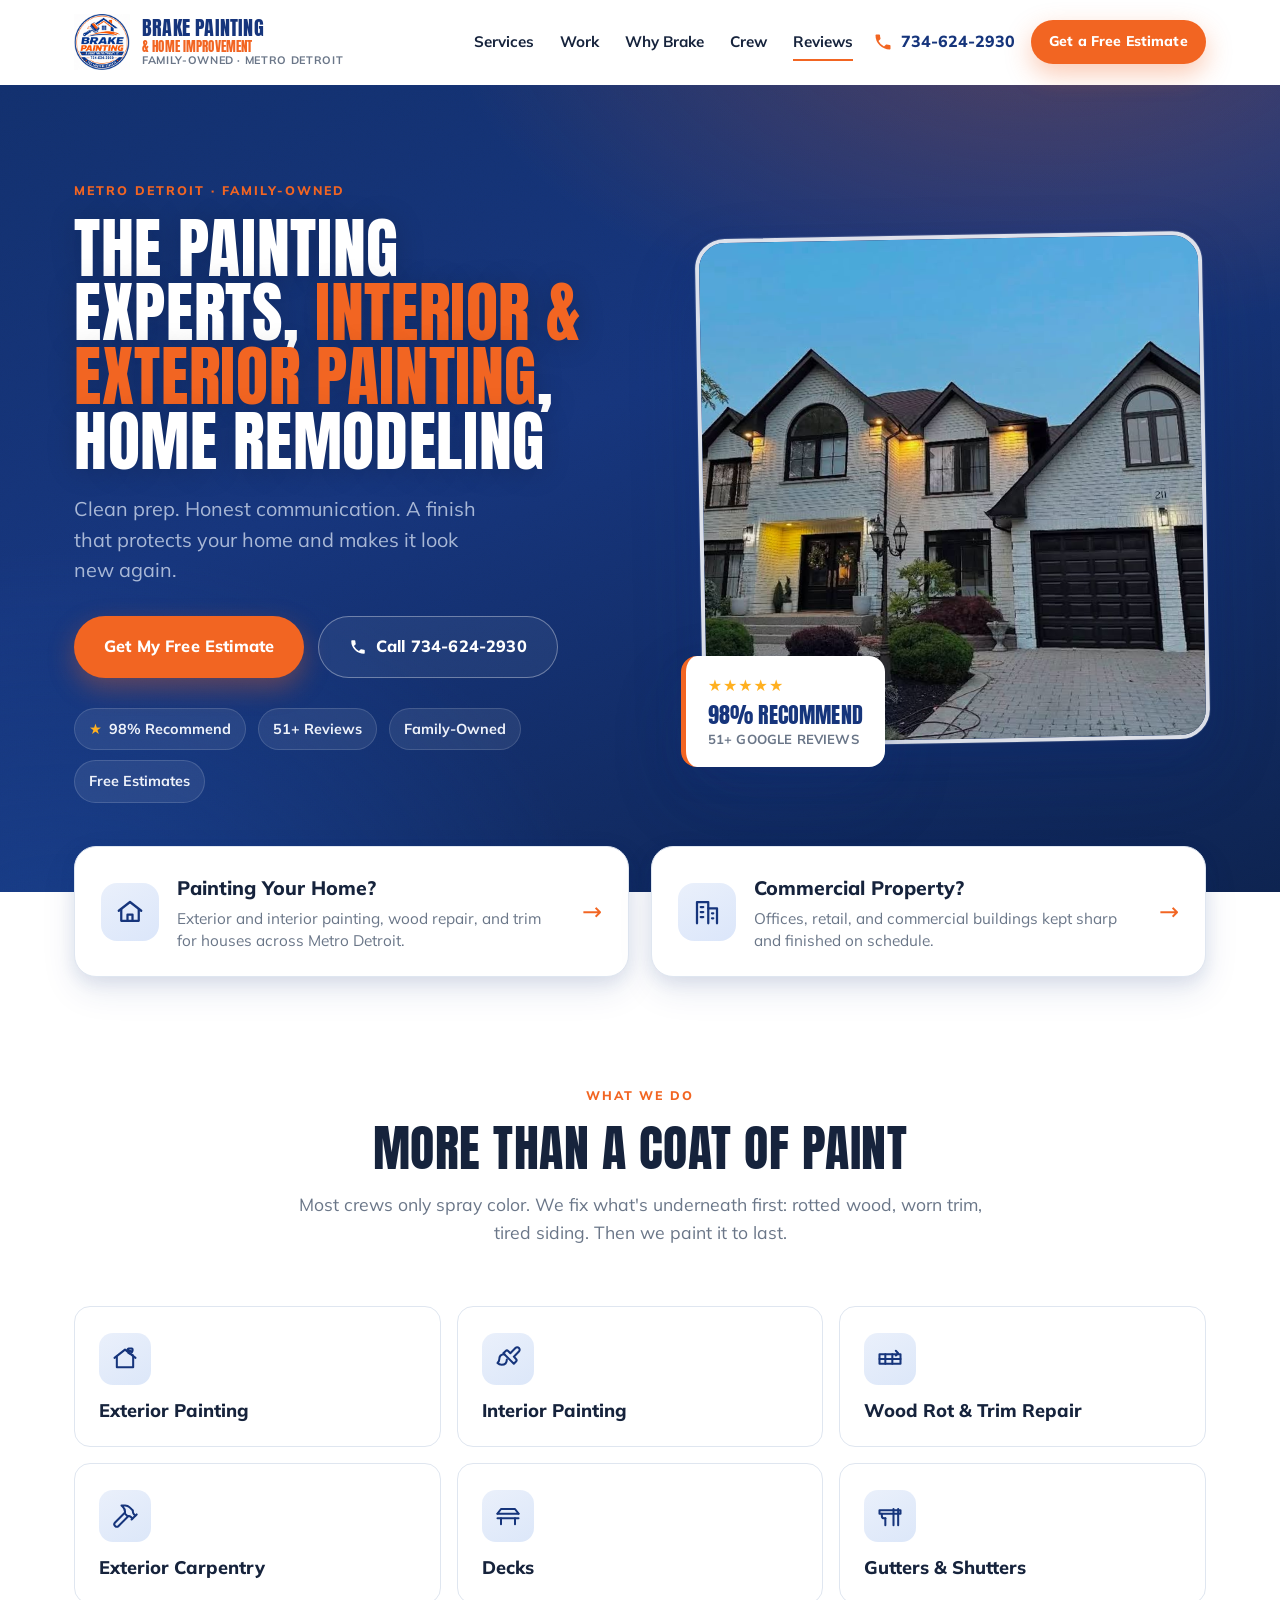
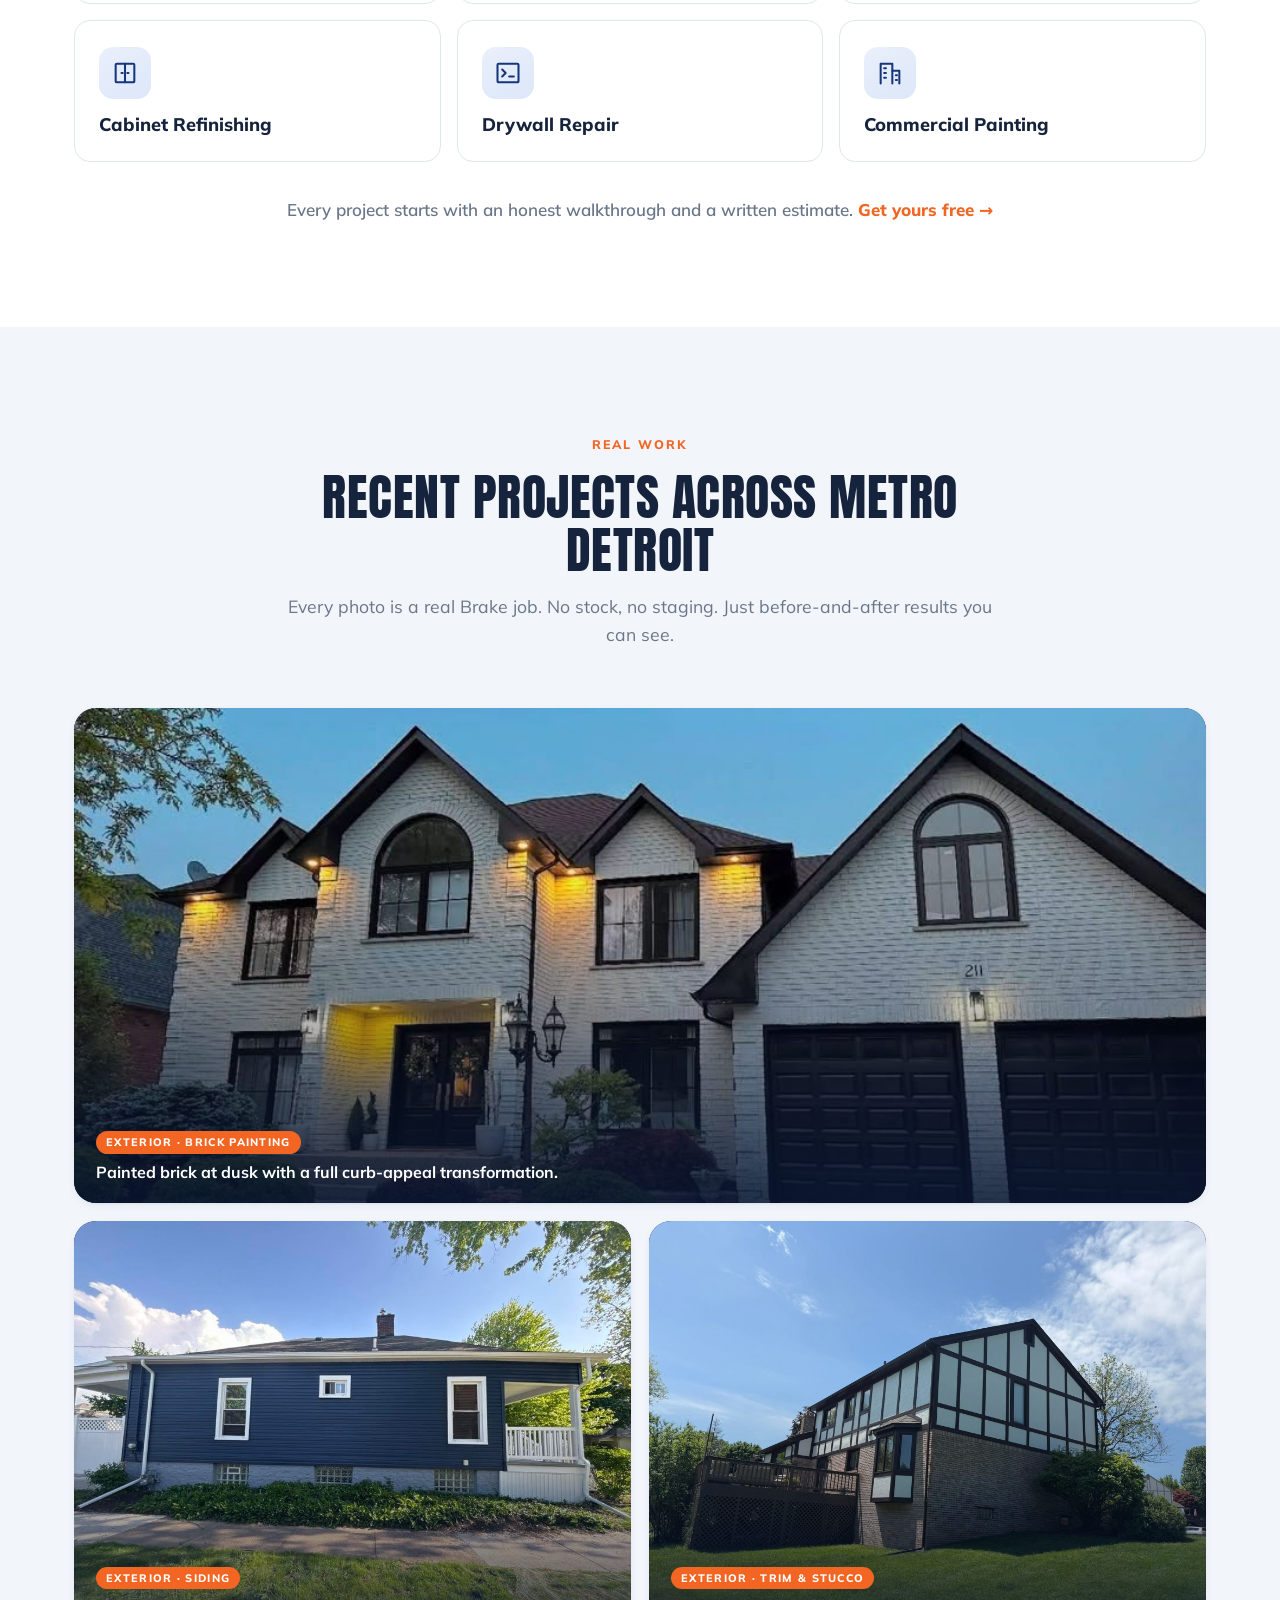
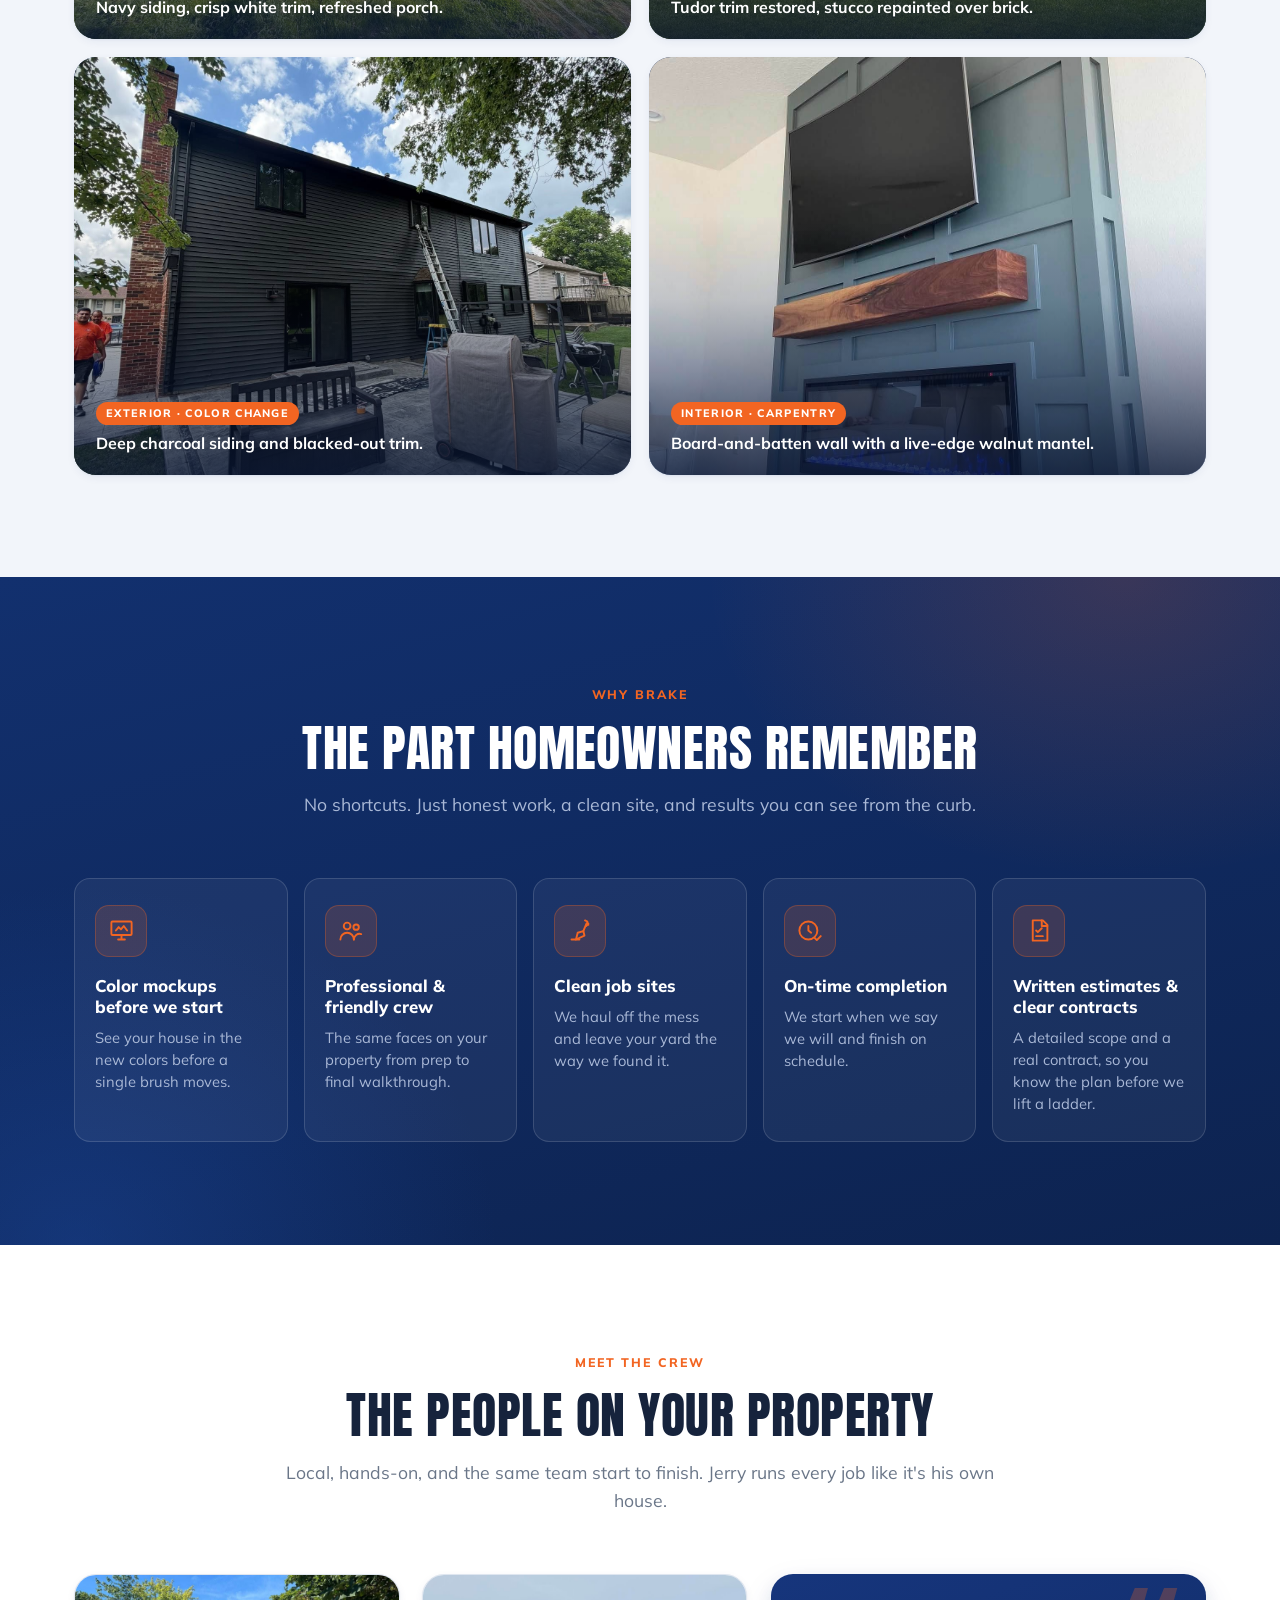
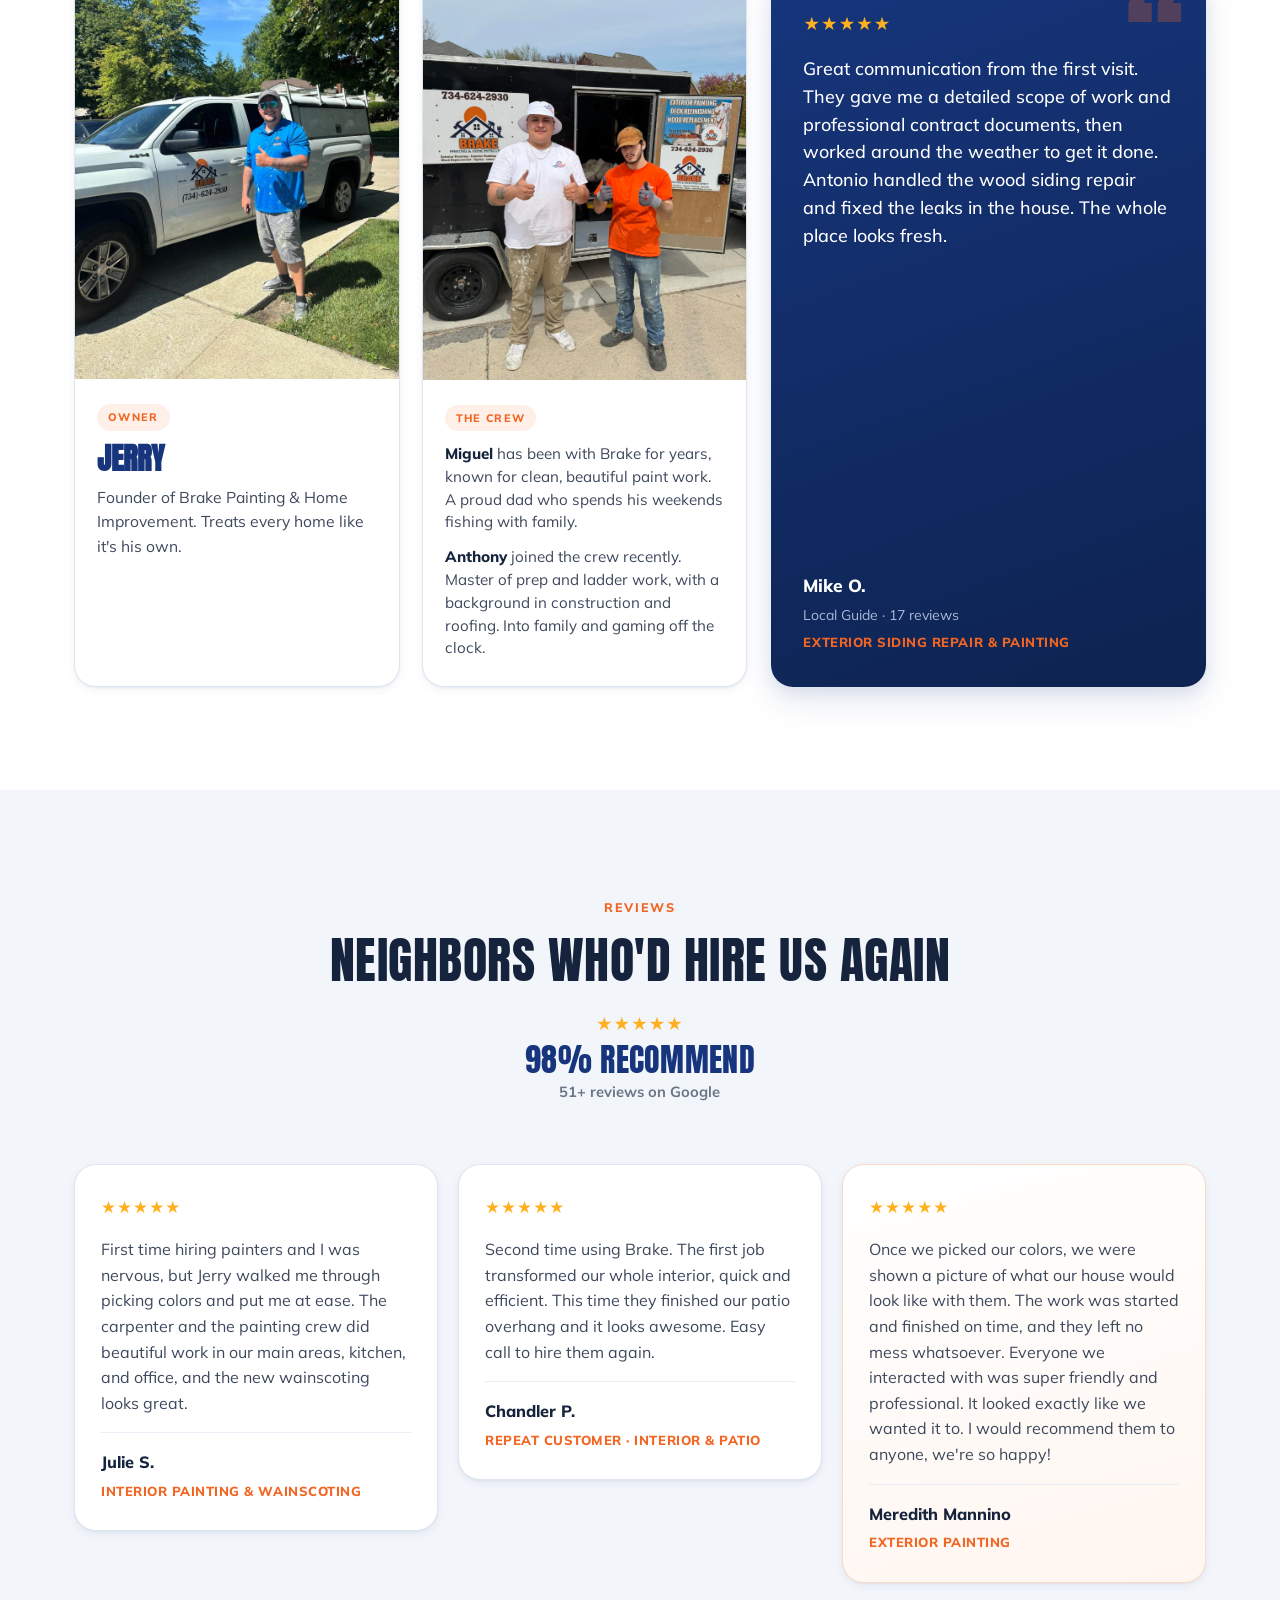
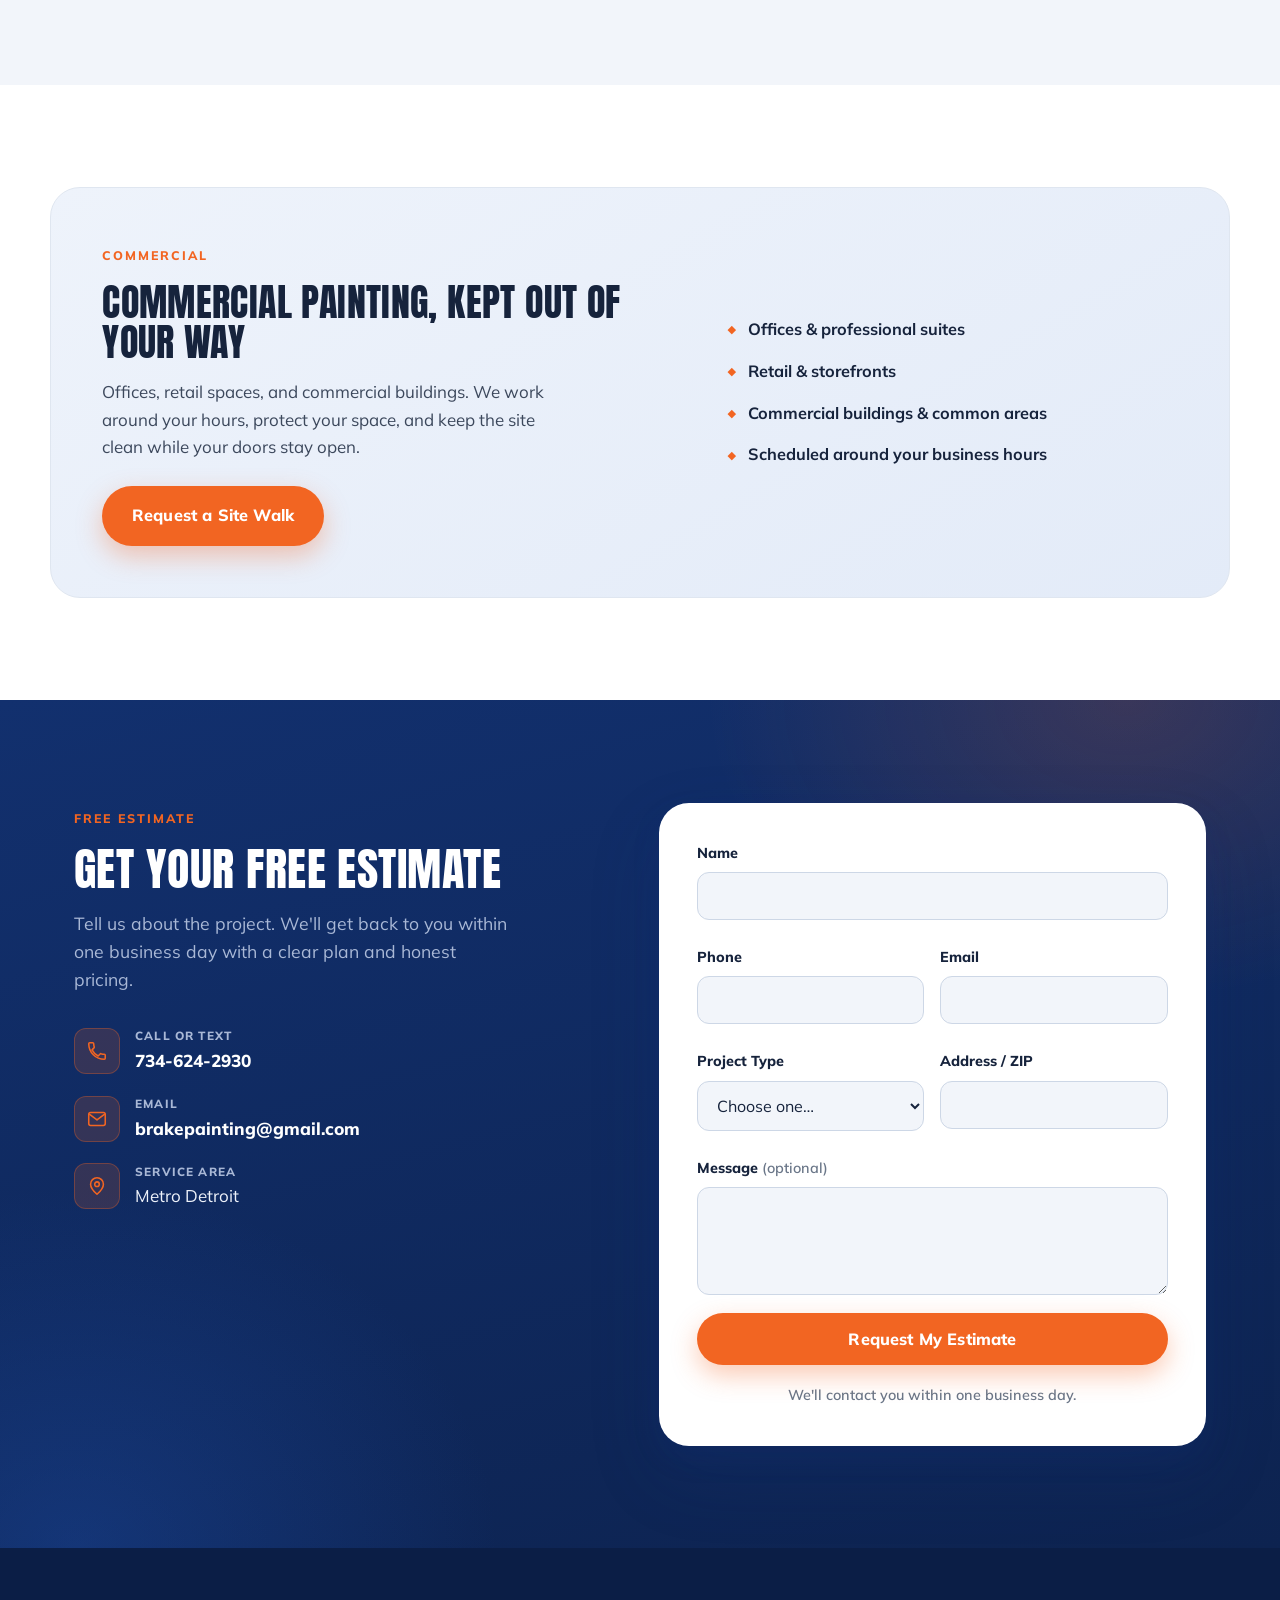
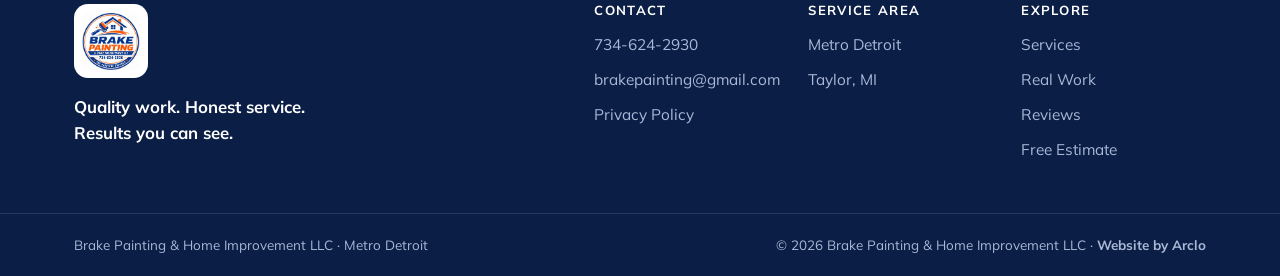
==== index.html @ 688c2f35 "Remove all em dashes across the site Replace em dashes with natural punctuation in titles, H1s, meta" ====
<!doctype html>
<html lang="en">
<head>
  <meta charset="utf-8" />
  <meta name="viewport" content="width=device-width, initial-scale=1" />
  <title>Brake Painting &amp; Home Improvement | Metro Detroit Painting, Wood Rot &amp; Trim Repair</title>
  <meta name="description" content="Family-owned exterior painting, wood rot repair, and trim restoration in Metro Detroit. Interior painting, carpentry, and commercial work. 98% recommend, 51+ reviews. Free estimates. Call 734-624-2930." />
  <meta name="theme-color" content="#16357C" />
  <meta name="robots" content="index, follow" />
  <link rel="canonical" href="https://brakepaintingandhomeimprovement.com/" />
  <link rel="icon" href="Brakelogo.png" />
  <meta property="og:title" content="Brake Painting &amp; Home Improvement | Metro Detroit" />
  <meta property="og:description" content="Exterior painting, wood rot repair, and trim restoration. No shortcuts. Just honest work and beautiful results." />
  <meta property="og:image" content="Brakework4.png" />
  <meta property="og:type" content="website" />
  <link rel="preconnect" href="https://fonts.googleapis.com" />
  <link rel="preconnect" href="https://fonts.gstatic.com" crossorigin />
  <link href="https://fonts.googleapis.com/css2?family=Anton&family=Mulish:ital,wght@0,400;0,500;0,600;0,700;0,800;0,900;1,600&display=swap" rel="stylesheet" />
  <link rel="stylesheet" href="styles.css" />
  <script type="application/ld+json">
  {
    "@context": "https://schema.org",
    "@type": "HousePainter",
    "@id": "https://brakepaintingandhomeimprovement.com/#business",
    "name": "Brake Painting & Home Improvement",
    "url": "https://brakepaintingandhomeimprovement.com/",
    "telephone": "+1-734-624-2930",
    "email": "brakepainting@gmail.com",
    "logo": "https://brakepaintingandhomeimprovement.com/Brakelogo.png",
    "image": [
      "https://brakepaintingandhomeimprovement.com/Brakework4.png",
      "https://brakepaintingandhomeimprovement.com/Brakework1.png",
      "https://brakepaintingandhomeimprovement.com/Brakework5.png"
    ],
    "areaServed": [
      { "@type": "City", "name": "Taylor" },
      { "@type": "City", "name": "Allen Park" },
      { "@type": "City", "name": "Lincoln Park" },
      { "@type": "City", "name": "Wyandotte" },
      { "@type": "City", "name": "Trenton" },
      { "@type": "City", "name": "LaSalle" }
    ],
    "sameAs": [
      "https://www.facebook.com/allabovepainting",
      "https://www.tiktok.com/@brakepainting",
      "https://www.instagram.com/brake_painting/"
    ],
    "hasOfferCatalog": {
      "@type": "OfferCatalog",
      "name": "Painting & Home Improvement Services",
      "itemListElement": [
        { "@type": "Offer", "itemOffered": { "@type": "Service", "name": "Exterior Painting" } },
        { "@type": "Offer", "itemOffered": { "@type": "Service", "name": "Interior Painting" } },
        { "@type": "Offer", "itemOffered": { "@type": "Service", "name": "Wood Rot Repair" } },
        { "@type": "Offer", "itemOffered": { "@type": "Service", "name": "Trim Carpentry" } },
        { "@type": "Offer", "itemOffered": { "@type": "Service", "name": "Commercial Painting" } }
      ]
    }
  }
  </script>
</head>
<body>
  <a class="skip-link" href="#main">Skip to content</a>

  <!-- ============ HEADER ============ -->
  <header class="site-header" id="siteHeader">
    <div class="wrap header-inner">
      <a class="brand" href="#top" aria-label="Brake Painting and Home Improvement, home">
        <img src="Brakelogo.png" alt="Brake Painting &amp; Home Improvement LLC logo" class="brand-logo" width="120" height="120" />
        <span class="brand-text">
          <span class="brand-name">Brake Painting</span>
          <span class="brand-sub">&amp; Home Improvement</span>
          <span class="brand-tag">Family-Owned · Metro Detroit</span>
        </span>
      </a>

      <nav class="primary-nav" aria-label="Primary">
        <a href="#services">Services</a>
        <a href="#work">Work</a>
        <a href="#why">Why Brake</a>
        <a href="#crew">Crew</a>
        <a href="#reviews">Reviews</a>
      </nav>

      <div class="header-cta">
        <a class="phone-link" href="tel:+17346242930">
          <svg viewBox="0 0 24 24" aria-hidden="true" class="ico"><path d="M6.6 10.8a15.5 15.5 0 0 0 6.6 6.6l2.2-2.2c.3-.3.7-.4 1-.2 1.1.4 2.3.6 3.6.6.6 0 1 .4 1 1V20c0 .6-.4 1-1 1A17 17 0 0 1 3 4c0-.6.4-1 1-1h3.4c.6 0 1 .4 1 1 0 1.2.2 2.4.6 3.6.1.4 0 .8-.3 1z"/></svg>
          <span class="phone-num">734-624-2930</span>
        </a>
        <a class="btn btn-primary btn-sm" href="#contact">Get a Free Estimate</a>
        <button class="nav-toggle" id="navToggle" aria-label="Open menu" aria-expanded="false" aria-controls="mobileNav">
          <span></span><span></span><span></span>
        </button>
      </div>
    </div>
    <div class="mobile-nav" id="mobileNav" hidden>
      <a href="#services">Services</a>
      <a href="#work">Work</a>
      <a href="#why">Why Brake</a>
      <a href="#crew">Crew</a>
      <a href="#reviews">Reviews</a>
      <a href="#commercial">Commercial</a>
      <a class="btn btn-primary" href="#contact">Get a Free Estimate</a>
    </div>
  </header>

  <main id="main">
    <span id="top"></span>

    <!-- ============ HERO ============ -->
    <section class="hero" aria-labelledby="hero-h1">
      <div class="hero-bg" aria-hidden="true"></div>
      <div class="wrap hero-grid">
        <div class="hero-copy reveal">
          <span class="eyebrow eyebrow-light">Metro Detroit · Family-Owned</span>
          <h1 id="hero-h1">The Painting Experts, <span class="hl">Interior &amp; Exterior Painting</span>, Home Remodeling</h1>
          <p class="hero-sub">Clean prep. Honest communication. A finish that protects your home and makes it look new again.</p>
          <div class="hero-actions">
            <a class="btn btn-primary btn-lg" href="#contact">Get My Free Estimate</a>
            <a class="btn btn-ghost btn-lg" href="tel:+17346242930">
              <svg viewBox="0 0 24 24" aria-hidden="true" class="ico"><path d="M6.6 10.8a15.5 15.5 0 0 0 6.6 6.6l2.2-2.2c.3-.3.7-.4 1-.2 1.1.4 2.3.6 3.6.6.6 0 1 .4 1 1V20c0 .6-.4 1-1 1A17 17 0 0 1 3 4c0-.6.4-1 1-1h3.4c.6 0 1 .4 1 1 0 1.2.2 2.4.6 3.6.1.4 0 .8-.3 1z"/></svg>
              Call 734-624-2930
            </a>
          </div>
          <ul class="proof-strip" aria-label="Trust highlights">
            <li><span class="stars" aria-hidden="true">★</span> 98% Recommend</li>
            <li>51+ Reviews</li>
            <li>Family-Owned</li>
            <li>Free Estimates</li>
          </ul>
        </div>

        <div class="hero-media reveal">
          <figure class="hero-frame">
            <img src="Brakework4.png" alt="A large two-story brick home in Metro Detroit repainted in cream with dark trim and black garage doors, lit warmly at dusk" width="960" height="700" />
          </figure>
          <div class="hero-badge">
            <span class="stars stars-lg" aria-hidden="true">★★★★★</span>
            <strong>98% Recommend</strong>
            <span>51+ Google reviews</span>
          </div>
        </div>
      </div>
    </section>

    <!-- ============ AUDIENCE FORK ============ -->
    <section class="fork" aria-label="Choose your project type">
      <div class="wrap fork-grid">
        <a class="fork-card reveal" href="#residential">
          <span class="fork-ico" aria-hidden="true">
            <svg viewBox="0 0 24 24"><path d="M3 11l9-7 9 7"/><path d="M5 10v9h14v-9"/><path d="M10 19v-5h4v5"/></svg>
          </span>
          <span class="fork-body">
            <strong>Painting Your Home?</strong>
            <span>Exterior and interior painting, wood repair, and trim for houses across Metro Detroit.</span>
          </span>
          <span class="fork-arrow" aria-hidden="true">→</span>
        </a>
        <a class="fork-card reveal" href="#commercial">
          <span class="fork-ico" aria-hidden="true">
            <svg viewBox="0 0 24 24"><path d="M4 21V4h9v17"/><path d="M13 9h7v12"/><path d="M7 8h2M7 12h2M7 16h2M16 13h1M16 17h1"/></svg>
          </span>
          <span class="fork-body">
            <strong>Commercial Property?</strong>
            <span>Offices, retail, and commercial buildings kept sharp and finished on schedule.</span>
          </span>
          <span class="fork-arrow" aria-hidden="true">→</span>
        </a>
      </div>
    </section>

    <!-- ============ WHAT WE DO ============ -->
    <section class="section" id="services" aria-labelledby="services-h">
      <div class="wrap">
        <div class="section-head">
          <span class="eyebrow">What We Do</span>
          <h2 id="services-h">More than a coat of paint</h2>
          <p class="section-lede">Most crews only spray color. We fix what's underneath first: rotted wood, worn trim, tired siding. Then we paint it to last.</p>
        </div>

        <ul class="service-grid">
          <li class="service-card service-card--link reveal">
            <a class="service-card-link" href="/exterior-painting/">
              <span class="service-ico" aria-hidden="true"><svg viewBox="0 0 24 24"><path d="M3 11l9-7 9 7"/><path d="M5 10v9h14v-9"/><path d="M14 4l4 2M15 7l3.5 1.5"/><rect x="14.5" y="3" width="4" height="2.5" rx=".6"/></svg></span>
              <h3>Exterior Painting</h3>
            </a>
          </li>
          <li class="service-card service-card--link reveal">
            <a class="service-card-link" href="/interior-painting/">
              <span class="service-ico" aria-hidden="true"><svg viewBox="0 0 24 24"><path d="M18.37 2.63 14 7l-1.87-1.87a1.5 1.5 0 0 0-2.12 0L8 7l9 9 1.87-1.87a1.5 1.5 0 0 0 0-2.12L17 10l4.37-4.37a2.12 2.12 0 1 0-3-3Z"/><path d="M9 8c-2 0-4.5 1-4.5 4.5 0 1.5-1 2.5-1.5 3 1 1 2 1.5 3.5 1.5 3.5 0 4.5-2.5 4.5-4.5"/></svg></span>
              <h3>Interior Painting</h3>
            </a>
          </li>
          <li class="service-card service-card--link reveal">
            <a class="service-card-link" href="/wood-rot-repair-trim-carpentry/">
              <span class="service-ico" aria-hidden="true"><svg viewBox="0 0 24 24"><path d="M3 8h18v8H3z"/><path d="M3 12h18"/><path d="M8 8v8M14 8v8"/><path d="M17 5l2 2-2 2"/></svg></span>
              <h3>Wood Rot &amp; Trim Repair</h3>
            </a>
          </li>
          <li class="service-card service-card--link reveal">
            <a class="service-card-link" href="/wood-rot-repair-trim-carpentry/">
              <span class="service-ico" aria-hidden="true"><svg viewBox="0 0 24 24"><path d="m15 12-8.5 8.5a2.12 2.12 0 1 1-3-3L12 9"/><path d="M17.64 15 22 10.64"/><path d="m20.91 11.7-1.25-1.25c-.6-.6-.93-1.4-.93-2.25v-.86L16.01 4.6a5.56 5.56 0 0 0-3.94-1.64H9l.92.82A6.18 6.18 0 0 1 12 8.4v1.56l2 2h.86c.85 0 1.65.33 2.25.93l1.25 1.25"/></svg></span>
              <h3>Exterior Carpentry</h3>
            </a>
          </li>
          <li class="service-card reveal">
            <span class="service-ico" aria-hidden="true"><svg viewBox="0 0 24 24"><path d="M3 10h18"/><path d="M3 14h18"/><path d="M6 14v5M18 14v5M3 10l3-4h12l3 4"/></svg></span>
            <h3>Decks</h3>
          </li>
          <li class="service-card reveal">
            <span class="service-ico" aria-hidden="true"><svg viewBox="0 0 24 24"><path d="M3 7h18v3H3z"/><path d="M5 10v2a2 2 0 0 0 2 2h1"/><path d="M8 14v6"/><path d="M15 6v14M19 6v14"/></svg></span>
            <h3>Gutters &amp; Shutters</h3>
          </li>
          <li class="service-card reveal">
            <span class="service-ico" aria-hidden="true"><svg viewBox="0 0 24 24"><rect x="4" y="4" width="16" height="16" rx="1"/><path d="M12 4v16"/><path d="M9 12h1M14 12h1"/></svg></span>
            <h3>Cabinet Refinishing</h3>
          </li>
          <li class="service-card reveal">
            <span class="service-ico" aria-hidden="true"><svg viewBox="0 0 24 24"><rect x="3" y="4" width="18" height="16" rx="1"/><path d="M7 9l3 3-3 3"/><path d="M13 15h4"/></svg></span>
            <h3>Drywall Repair</h3>
          </li>
          <li class="service-card service-card--link reveal">
            <a class="service-card-link" href="/commercial-painting/">
              <span class="service-ico" aria-hidden="true"><svg viewBox="0 0 24 24"><path d="M4 21V4h10v17"/><path d="M14 10h6v11"/><path d="M7 8h1.5M7 12h1.5M7 16h1.5M17 14h1M17 18h1"/></svg></span>
              <h3>Commercial Painting</h3>
            </a>
          </li>
        </ul>
        <p class="services-note" id="residential">Every project starts with an honest walkthrough and a written estimate. <a href="#contact">Get yours free →</a></p>
      </div>
    </section>

    <!-- ============ REAL WORK / GALLERY ============ -->
    <section class="section section-mist" id="work" aria-labelledby="work-h">
      <div class="wrap">
        <div class="section-head">
          <span class="eyebrow">Real Work</span>
          <h2 id="work-h">Recent projects across Metro Detroit</h2>
          <p class="section-lede">Every photo is a real Brake job. No stock, no staging. Just before-and-after results you can see.</p>
        </div>

        <div class="gallery" id="gallery">
          <figure class="shot shot-wide reveal" data-full="Brakework4.png" data-caption="Painted brick at dusk: a two-tone exterior with dark trim, black garage doors, and warm accent lighting.">
            <img src="Brakework4.png" alt="Two-story brick home repainted cream with dark brown trim and black garage doors, glowing under exterior lights at dusk" loading="lazy" />
            <figcaption><span class="shot-tag">Exterior · Brick Painting</span>Painted brick at dusk with a full curb-appeal transformation.</figcaption>
          </figure>

          <figure class="shot reveal" data-full="Brakework1.png" data-caption="Navy lap siding with crisp white trim and a refreshed front porch on a Metro Detroit ranch home.">
            <img src="Brakework1.png" alt="Single-story ranch home with fresh navy blue lap siding, white window trim, painted stone foundation, and a white porch railing" loading="lazy" />
            <figcaption><span class="shot-tag">Exterior · Siding</span>Navy siding, crisp white trim, refreshed porch.</figcaption>
          </figure>

          <figure class="shot reveal" data-full="Brakework2.png" data-caption="Tudor exterior refresh: repainted stucco panels and restored dark timber trim over the original brick.">
            <img src="Brakework2.png" alt="Two-story Tudor-style home with repainted light stucco panels, dark brown timber trim, and lower brick wall" loading="lazy" />
            <figcaption><span class="shot-tag">Exterior · Trim &amp; Stucco</span>Tudor trim restored, stucco repainted over brick.</figcaption>
          </figure>

          <figure class="shot reveal" data-full="Brakework3.png" data-caption="Bold color change: deep charcoal siding and blacked-out trim on a two-story backyard elevation, mid-project.">
            <img src="Brakework3.png" alt="Rear of a two-story home painted deep charcoal with black window trim, a stamped concrete patio, and Brake crew members working" loading="lazy" />
            <figcaption><span class="shot-tag">Exterior · Color Change</span>Deep charcoal siding and blacked-out trim.</figcaption>
          </figure>

          <figure class="shot reveal" data-full="Brakework5.png" data-caption="Custom feature wall: board-and-batten millwork, a live-edge walnut mantel, and a linear fireplace built in.">
            <img src="Brakework5.png" alt="Interior accent wall with slate blue-green board-and-batten millwork, a live-edge walnut floating mantel, linear electric fireplace, and mounted TV" loading="lazy" />
            <figcaption><span class="shot-tag">Interior · Carpentry</span>Board-and-batten wall with a live-edge walnut mantel.</figcaption>
          </figure>
        </div>
      </div>
    </section>

    <!-- ============ WHY BRAKE ============ -->
    <section class="section section-navy" id="why" aria-labelledby="why-h">
      <div class="wrap">
        <div class="section-head section-head-light">
          <span class="eyebrow eyebrow-light">Why Brake</span>
          <h2 id="why-h">The part homeowners remember</h2>
          <p class="section-lede">No shortcuts. Just honest work, a clean site, and results you can see from the curb.</p>
        </div>

        <ul class="why-grid">
          <li class="why-card reveal">
            <span class="why-ico" aria-hidden="true"><svg viewBox="0 0 24 24"><rect x="3" y="4" width="18" height="12" rx="1"/><path d="M9 20h6M12 16v4"/><path d="M7 12l2.5-3 2 2L14 8l3 4"/></svg></span>
            <h3>Color mockups before we start</h3>
            <p>See your house in the new colors before a single brush moves.</p>
          </li>
          <li class="why-card reveal">
            <span class="why-ico" aria-hidden="true"><svg viewBox="0 0 24 24"><circle cx="9" cy="8" r="3"/><path d="M3 20a6 6 0 0 1 12 0"/><circle cx="17" cy="9" r="2.4"/><path d="M15 20a5 5 0 0 1 6.5-4.8"/></svg></span>
            <h3>Professional &amp; friendly crew</h3>
            <p>The same faces on your property from prep to final walkthrough.</p>
          </li>
          <li class="why-card reveal">
            <span class="why-ico" aria-hidden="true"><svg viewBox="0 0 24 24"><path d="M4 20h7"/><path d="M8 20l1.5-6 5-1.5 1 4z"/><path d="M14.5 12.5l3-7"/><path d="M16 3l2 1M19 6l-2 2M18 4l1 3"/></svg></span>
            <h3>Clean job sites</h3>
            <p>We haul off the mess and leave your yard the way we found it.</p>
          </li>
          <li class="why-card reveal">
            <span class="why-ico" aria-hidden="true"><svg viewBox="0 0 24 24"><circle cx="11" cy="12" r="8"/><path d="M11 8v4l2.5 2"/><path d="M16.5 18.5l2 2 3.5-3.5"/></svg></span>
            <h3>On-time completion</h3>
            <p>We start when we say we will and finish on schedule.</p>
          </li>
          <li class="why-card reveal">
            <span class="why-ico" aria-hidden="true"><svg viewBox="0 0 24 24"><path d="M6 3h9l4 4v14H6z"/><path d="M14 3v5h5"/><path d="M9 12l1.5 1.5L14 10"/><path d="M9 17h6"/></svg></span>
            <h3>Written estimates &amp; clear contracts</h3>
            <p>A detailed scope and a real contract, so you know the plan before we lift a ladder.</p>
          </li>
        </ul>
      </div>
    </section>

    <!-- ============ MEET THE CREW ============ -->
    <section class="section" id="crew" aria-labelledby="crew-h">
      <div class="wrap">
        <div class="section-head">
          <span class="eyebrow">Meet the Crew</span>
          <h2 id="crew-h">The people on your property</h2>
          <p class="section-lede">Local, hands-on, and the same team start to finish. Jerry runs every job like it's his own house.</p>
        </div>

        <div class="crew-layout">
          <div class="crew-main">
            <article class="crew-card crew-owner reveal">
              <div class="crew-photo">
                <img src="Jerry.png" alt="Jerry, owner of Brake Painting, in a blue company polo giving a thumbs up beside the branded work truck" loading="lazy" />
              </div>
              <div class="crew-info">
                <span class="crew-role">Owner</span>
                <h3>Jerry</h3>
                <p>Founder of Brake Painting &amp; Home Improvement. Treats every home like it's his own.</p>
              </div>
            </article>

            <article class="crew-card crew-pair reveal">
              <div class="crew-photo">
                <img src="Miguel%20and%20Anthony.png" alt="Brake crew members Miguel and Anthony giving thumbs up in front of the black Brake Painting work trailer" loading="lazy" />
              </div>
              <div class="crew-info">
                <span class="crew-role">The Crew</span>
                <div class="crew-two">
                  <p><strong>Miguel</strong> has been with Brake for years, known for clean, beautiful paint work. A proud dad who spends his weekends fishing with family.</p>
                  <p><strong>Anthony</strong> joined the crew recently. Master of prep and ladder work, with a background in construction and roofing. Into family and gaming off the clock.</p>
                </div>
              </div>
            </article>
          </div>

          <aside class="crew-review reveal" aria-label="Customer review">
            <span class="stars stars-lg" aria-hidden="true">★★★★★</span>
            <blockquote>
              Great communication from the first visit. They gave me a detailed scope of work and professional contract documents, then worked around the weather to get it done. Antonio handled the wood siding repair and fixed the leaks in the house. The whole place looks fresh.
            </blockquote>
            <footer>
              <strong>Mike O.</strong>
              <span>Local Guide · 17 reviews</span>
              <span class="review-tag">Exterior siding repair &amp; painting</span>
            </footer>
          </aside>
        </div>
      </div>
    </section>

    <!-- ============ REVIEWS ============ -->
    <section class="section section-mist" id="reviews" aria-labelledby="reviews-h">
      <div class="wrap">
        <div class="section-head">
          <span class="eyebrow">Reviews</span>
          <h2 id="reviews-h">Neighbors who'd hire us again</h2>
          <div class="rating-stat">
            <span class="stars stars-lg" aria-hidden="true">★★★★★</span>
            <strong>98% recommend</strong>
            <span>51+ reviews on Google</span>
          </div>
        </div>

        <div class="reviews-grid">
          <article class="review-card reveal">
            <span class="stars" aria-hidden="true">★★★★★</span>
            <p>First time hiring painters and I was nervous, but Jerry walked me through picking colors and put me at ease. The carpenter and the painting crew did beautiful work in our main areas, kitchen, and office, and the new wainscoting looks great.</p>
            <footer>
              <strong>Julie S.</strong>
              <span class="review-tag">Interior painting &amp; wainscoting</span>
            </footer>
          </article>

          <article class="review-card reveal">
            <span class="stars" aria-hidden="true">★★★★★</span>
            <p>Second time using Brake. The first job transformed our whole interior, quick and efficient. This time they finished our patio overhang and it looks awesome. Easy call to hire them again.</p>
            <footer>
              <strong>Chandler P.</strong>
              <span class="review-tag">Repeat customer · Interior &amp; patio</span>
            </footer>
          </article>

          <article class="review-card review-card-feature reveal">
            <span class="stars" aria-hidden="true">★★★★★</span>
            <p>Once we picked our colors, we were shown a picture of what our house would look like with them. The work was started and finished on time, and they left no mess whatsoever. Everyone we interacted with was super friendly and professional. It looked exactly like we wanted it to. I would recommend them to anyone, we're so happy!</p>
            <footer>
              <strong>Meredith Mannino</strong>
              <span class="review-tag">Exterior painting</span>
            </footer>
          </article>
        </div>
      </div>
    </section>

    <!-- ============ COMMERCIAL ============ -->
    <section class="section commercial" id="commercial" aria-labelledby="commercial-h">
      <div class="wrap commercial-inner">
        <div class="commercial-copy reveal">
          <span class="eyebrow">Commercial</span>
          <h2 id="commercial-h">Commercial painting, kept out of your way</h2>
          <p>Offices, retail spaces, and commercial buildings. We work around your hours, protect your space, and keep the site clean while your doors stay open.</p>
          <a class="btn btn-primary btn-lg" href="#contact">Request a Site Walk</a>
        </div>
        <ul class="commercial-list reveal">
          <li><span aria-hidden="true">◆</span> Offices &amp; professional suites</li>
          <li><span aria-hidden="true">◆</span> Retail &amp; storefronts</li>
          <li><span aria-hidden="true">◆</span> Commercial buildings &amp; common areas</li>
          <li><span aria-hidden="true">◆</span> Scheduled around your business hours</li>
        </ul>
      </div>
    </section>

    <!-- ============ CONTACT / ESTIMATE ============ -->
    <section class="section section-navy contact" id="contact" aria-labelledby="contact-h">
      <div class="wrap contact-grid">
        <div class="contact-intro reveal">
          <span class="eyebrow eyebrow-light">Free Estimate</span>
          <h2 id="contact-h">Get your free estimate</h2>
          <p>Tell us about the project. We'll get back to you within one business day with a clear plan and honest pricing.</p>

          <ul class="contact-direct">
            <li>
              <span class="cd-ico" aria-hidden="true"><svg viewBox="0 0 24 24"><path d="M6.6 10.8a15.5 15.5 0 0 0 6.6 6.6l2.2-2.2c.3-.3.7-.4 1-.2 1.1.4 2.3.6 3.6.6.6 0 1 .4 1 1V20c0 .6-.4 1-1 1A17 17 0 0 1 3 4c0-.6.4-1 1-1h3.4c.6 0 1 .4 1 1 0 1.2.2 2.4.6 3.6.1.4 0 .8-.3 1z"/></svg></span>
              <span><span class="cd-label">Call or text</span><a href="tel:+17346242930">734-624-2930</a></span>
            </li>
            <li>
              <span class="cd-ico" aria-hidden="true"><svg viewBox="0 0 24 24"><rect x="3" y="5" width="18" height="14" rx="2"/><path d="M4 7l8 6 8-6"/></svg></span>
              <span><span class="cd-label">Email</span><a href="mailto:brakepainting@gmail.com">brakepainting@gmail.com</a></span>
            </li>
            <li>
              <span class="cd-ico" aria-hidden="true"><svg viewBox="0 0 24 24"><path d="M12 21s7-6.2 7-11a7 7 0 0 0-14 0c0 4.8 7 11 7 11z"/><circle cx="12" cy="10" r="2.5"/></svg></span>
              <span><span class="cd-label">Service area</span>Metro Detroit</span>
            </li>
          </ul>
        </div>

        <div class="contact-form-wrap reveal">
          <form class="estimate-form" id="estimateForm" action="https://formspree.io/f/mljrjvad" method="POST" novalidate>
            <div class="field">
              <label for="name">Name</label>
              <input type="text" id="name" name="name" autocomplete="name" required />
              <span class="error" data-for="name"></span>
            </div>
            <div class="field-row">
              <div class="field">
                <label for="phone">Phone</label>
                <input type="tel" id="phone" name="phone" autocomplete="tel" required />
                <span class="error" data-for="phone"></span>
              </div>
              <div class="field">
                <label for="email">Email</label>
                <input type="email" id="email" name="email" autocomplete="email" required />
                <span class="error" data-for="email"></span>
              </div>
            </div>
            <div class="field-row">
              <div class="field">
                <label for="project">Project Type</label>
                <select id="project" name="project_type" required>
                  <option value="" disabled selected>Choose one…</option>
                  <option>Exterior Painting</option>
                  <option>Interior Painting</option>
                  <option>Wood Rot / Trim Repair</option>
                  <option>Commercial</option>
                  <option>Other</option>
                </select>
                <span class="error" data-for="project_type"></span>
              </div>
              <div class="field">
                <label for="zip">Address / ZIP</label>
                <input type="text" id="zip" name="address" autocomplete="postal-code" required />
                <span class="error" data-for="address"></span>
              </div>
            </div>
            <div class="field">
              <label for="message">Message <span class="optional">(optional)</span></label>
              <textarea id="message" name="message" rows="4"></textarea>
            </div>
            <button type="submit" class="btn btn-primary btn-lg btn-block">Request My Estimate</button>
            <p class="form-note">We'll contact you within one business day.</p>
            <p class="form-error" id="formError" role="alert" hidden>We couldn't send your request just now. Please call <a href="tel:+17346242930">734-624-2930</a> or email <a href="mailto:brakepainting@gmail.com">brakepainting@gmail.com</a> and we'll take care of it.</p>
          </form>
          <div class="form-success-card" id="formSuccess" role="status" hidden>
            <span class="form-success-ico" aria-hidden="true">
              <svg viewBox="0 0 24 24"><path d="M20 6 9 17l-5-5"/></svg>
            </span>
            <h3>Request received</h3>
            <p>Thanks! We'll contact you within one business day. For anything urgent, call <a href="tel:+17346242930">734-624-2930</a>.</p>
          </div>
        </div>
      </div>
    </section>
  </main>

  <!-- ============ FOOTER ============ -->
  <footer class="site-footer">
    <div class="wrap footer-inner">
      <div class="footer-brand">
        <img src="Brakelogo.png" alt="Brake Painting &amp; Home Improvement LLC logo" width="90" height="90" />
        <p class="footer-line">Quality work. Honest service. Results you can see.</p>
      </div>
      <div class="footer-cols">
        <div class="footer-col">
          <h4>Contact</h4>
          <a href="tel:+17346242930">734-624-2930</a>
          <a href="mailto:brakepainting@gmail.com">brakepainting@gmail.com</a>
          <a href="privacy.html">Privacy Policy</a>
        </div>
        <div class="footer-col">
          <h4>Service Area</h4>
          <p>Metro Detroit</p>
          <p>Taylor, MI</p>
        </div>
        <div class="footer-col">
          <h4>Explore</h4>
          <a href="#services">Services</a>
          <a href="#work">Real Work</a>
          <a href="#reviews">Reviews</a>
          <a href="#contact">Free Estimate</a>
        </div>
      </div>
    </div>
    <div class="footer-bottom">
      <div class="wrap">
        <span>Brake Painting &amp; Home Improvement LLC · Metro Detroit</span>
        <span>© <span id="year"></span> Brake Painting &amp; Home Improvement LLC · <a class="site-credit" href="https://getarclo.com" target="_blank" rel="noopener">Website by Arclo</a></span>
      </div>
    </div>
  </footer>

  <!-- ============ MOBILE STICKY BAR ============ -->
  <div class="mobile-bar" aria-label="Quick actions">
    <a class="mb-call" href="tel:+17346242930">
      <svg viewBox="0 0 24 24" aria-hidden="true"><path d="M6.6 10.8a15.5 15.5 0 0 0 6.6 6.6l2.2-2.2c.3-.3.7-.4 1-.2 1.1.4 2.3.6 3.6.6.6 0 1 .4 1 1V20c0 .6-.4 1-1 1A17 17 0 0 1 3 4c0-.6.4-1 1-1h3.4c.6 0 1 .4 1 1 0 1.2.2 2.4.6 3.6.1.4 0 .8-.3 1z"/></svg>
      Call Now
    </a>
    <a class="mb-estimate" href="#contact">Free Estimate</a>
  </div>

  <!-- ============ LIGHTBOX ============ -->
  <div class="lightbox" id="lightbox" hidden aria-hidden="true" role="dialog" aria-modal="true" aria-label="Project photo viewer">
    <button class="lb-close" id="lbClose" aria-label="Close">&times;</button>
    <button class="lb-nav lb-prev" id="lbPrev" aria-label="Previous photo">&#8249;</button>
    <figure class="lb-figure">
      <img id="lbImg" src="" alt="" />
      <figcaption id="lbCap"></figcaption>
    </figure>
    <button class="lb-nav lb-next" id="lbNext" aria-label="Next photo">&#8250;</button>
  </div>

  <script src="script.js"></script>
</body>
</html>
---- styles.css ----
/* ============================================================
   Brake Painting & Home Improvement styles
   Palette pulled from Brakelogo.png: navy blue + orange on white
   ============================================================ */

:root {
  /* brand */
  --navy-900: #0d2350;
  --navy-800: #12306e;
  --navy:     #16357c;
  --blue:     #1d4ca6;
  --blue-400: #3d6fd0;
  --orange:   #f26522;
  --orange-600: #dd551a;
  --gold:     #ffb020;

  /* neutrals */
  --ink:    #16233c;
  --body:   #3c485c;
  --muted:  #6a7688;
  --paper:  #ffffff;
  --mist:   #f2f5fa;
  --mist-2: #e9eef6;
  --line:   #dfe6f0;
  --line-strong: #cdd7e6;

  /* on-dark */
  --on-dark:       #eef2fa;
  --on-dark-muted: #a9b8d6;
  --dark-line:     rgba(255,255,255,.14);

  /* type */
  --font-display: 'Anton', 'Arial Narrow', sans-serif;
  --font-body: 'Mulish', system-ui, sans-serif;

  /* radius */
  --r-sm: 10px;
  --r: 16px;
  --r-lg: 22px;
  --r-xl: 30px;

  /* shadows, navy tinted */
  --sh-sm: 0 1px 2px rgba(22,53,124,.06), 0 3px 8px rgba(22,53,124,.06);
  --sh-md: 0 6px 16px rgba(22,53,124,.09), 0 14px 34px rgba(22,53,124,.10);
  --sh-lg: 0 12px 28px rgba(22,53,124,.14), 0 30px 70px rgba(22,53,124,.18);
  --sh-orange: 0 10px 26px rgba(242,101,34,.34);

  --wrap: 1180px;
  --header-h: 84px;
  --ease: cubic-bezier(.2,.7,.2,1);
}

/* ---------- reset-ish ---------- */
*, *::before, *::after { box-sizing: border-box; }
[hidden] { display: none !important; }
html {
  scroll-behavior: smooth;
  scroll-padding-top: calc(var(--header-h) + 12px);
  -webkit-text-size-adjust: 100%;
}
body {
  margin: 0;
  font-family: var(--font-body);
  color: var(--body);
  background: var(--paper);
  line-height: 1.7;
  font-size: 17px;
  -webkit-font-smoothing: antialiased;
  overflow-x: hidden;
}
img { max-width: 100%; display: block; }
a { color: inherit; text-decoration: none; }
h1, h2, h3, h4 { margin: 0; color: var(--ink); line-height: 1.05; }
p { margin: 0; }
ul { margin: 0; padding: 0; list-style: none; }
button { font-family: inherit; cursor: pointer; border: 0; background: none; }

.wrap { width: 100%; max-width: var(--wrap); margin: 0 auto; padding: 0 24px; }

.skip-link {
  position: absolute; left: 12px; top: -60px; z-index: 200;
  background: var(--navy); color: #fff; padding: 10px 16px; border-radius: 8px;
  transition: top .2s var(--ease);
}
.skip-link:focus { top: 12px; }

:focus-visible { outline: 3px solid var(--orange); outline-offset: 2px; border-radius: 4px; }

.ico { width: 20px; height: 20px; fill: currentColor; flex: none; }

/* ---------- display type ---------- */
h1, .section-head h2, .commercial-copy h2, .contact-intro h2, .hero-badge, .rating-stat strong {
  font-family: var(--font-display);
  font-weight: 400;
  letter-spacing: .01em;
  text-transform: uppercase;
}
.eyebrow {
  display: inline-block;
  font-weight: 800;
  font-size: .78rem;
  letter-spacing: .16em;
  text-transform: uppercase;
  color: var(--orange);
  margin-bottom: 16px;
}
.eyebrow::before { content: ""; }
.eyebrow-light { color: var(--orange); }

.stars { color: var(--gold); letter-spacing: .06em; }
.stars-lg { font-size: 1.15rem; }

/* ---------- buttons ---------- */
.btn {
  display: inline-flex; align-items: center; justify-content: center; gap: 9px;
  font-family: var(--font-body);
  font-weight: 800;
  font-size: .95rem;
  letter-spacing: .01em;
  padding: 13px 22px;
  border-radius: 999px;
  transition: transform .18s var(--ease), box-shadow .25s var(--ease), background .2s var(--ease), color .2s var(--ease);
  will-change: transform;
  white-space: nowrap;
}
.btn:active { transform: translateY(1px) scale(.99); }
.btn-sm { padding: 10px 18px; font-size: .88rem; }
.btn-lg { padding: 16px 30px; font-size: 1.02rem; }
.btn-block { width: 100%; }

.btn-primary {
  background: var(--orange);
  color: #fff;
  box-shadow: var(--sh-orange);
}
.btn-primary:hover { background: var(--orange-600); transform: translateY(-2px); box-shadow: 0 14px 32px rgba(242,101,34,.42); }

.btn-ghost {
  background: rgba(255,255,255,.06);
  color: #fff;
  border: 1.5px solid rgba(255,255,255,.35);
}
.btn-ghost:hover { background: rgba(255,255,255,.14); border-color: #fff; transform: translateY(-2px); }

.btn .ico { width: 18px; height: 18px; }

/* ============================================================
   HEADER
   ============================================================ */
.site-header {
  position: sticky; top: 0; z-index: 100;
  background: rgba(255,255,255,.86);
  backdrop-filter: saturate(160%) blur(14px);
  -webkit-backdrop-filter: saturate(160%) blur(14px);
  border-bottom: 1px solid transparent;
  transition: box-shadow .25s var(--ease), border-color .25s var(--ease), background .25s var(--ease);
}
.site-header.scrolled {
  box-shadow: 0 6px 24px rgba(22,53,124,.10);
  border-bottom-color: var(--line);
}
.header-inner {
  display: flex; align-items: center; gap: 20px;
  height: var(--header-h);
}
.brand { display: flex; align-items: center; gap: 12px; margin-right: auto; }
.brand-logo { width: 56px; height: 56px; object-fit: contain; }
.brand-text { display: flex; flex-direction: column; line-height: 1.1; }
.brand-name {
  font-family: var(--font-display);
  text-transform: uppercase;
  font-size: 1.28rem;
  color: var(--navy);
  letter-spacing: .01em;
}
.brand-sub {
  font-family: var(--font-display);
  text-transform: uppercase;
  font-size: .82rem;
  line-height: 1;
  color: var(--orange);
  letter-spacing: .01em;
  margin: 1px 0 2px;
}
.brand-tag { font-size: .68rem; font-weight: 700; letter-spacing: .06em; text-transform: uppercase; color: var(--muted); }

.primary-nav { display: flex; gap: 26px; }
.primary-nav a {
  font-weight: 700; font-size: .95rem; color: var(--ink);
  position: relative; padding: 6px 0;
  transition: color .2s var(--ease);
}
.primary-nav a::after {
  content: ""; position: absolute; left: 0; bottom: 0; height: 2px; width: 0;
  background: var(--orange); transition: width .22s var(--ease);
}
.primary-nav a:hover { color: var(--navy); }
.primary-nav a:hover::after, .primary-nav a.active::after { width: 100%; }

.header-cta { display: flex; align-items: center; gap: 16px; }
.phone-link {
  display: inline-flex; align-items: center; gap: 8px;
  font-weight: 800; color: var(--navy); font-size: 1rem;
  transition: color .2s var(--ease);
}
.phone-link:hover { color: var(--orange); }
.phone-link .ico { color: var(--orange); }

.nav-toggle { display: none; width: 44px; height: 44px; flex-direction: column; gap: 5px; align-items: center; justify-content: center; border-radius: 10px; }
.nav-toggle span { width: 24px; height: 2.5px; background: var(--navy); border-radius: 2px; transition: transform .25s var(--ease), opacity .2s var(--ease); }
.nav-toggle[aria-expanded="true"] span:nth-child(1) { transform: translateY(7.5px) rotate(45deg); }
.nav-toggle[aria-expanded="true"] span:nth-child(2) { opacity: 0; }
.nav-toggle[aria-expanded="true"] span:nth-child(3) { transform: translateY(-7.5px) rotate(-45deg); }

.mobile-nav {
  display: flex; flex-direction: column; gap: 4px;
  padding: 12px 24px 22px;
  border-top: 1px solid var(--line);
  background: #fff;
}
.mobile-nav a { padding: 12px 4px; font-weight: 700; color: var(--ink); border-bottom: 1px solid var(--mist-2); }
.mobile-nav .btn { margin-top: 12px; border-bottom: 0; }

/* ============================================================
   HERO
   ============================================================ */
.hero {
  position: relative;
  color: var(--on-dark);
  padding: clamp(48px, 7vw, 92px) 0 clamp(56px, 7vw, 96px);
  overflow: hidden;
  isolation: isolate;
}
.hero-bg {
  position: absolute; inset: 0; z-index: -2;
  background:
    radial-gradient(1100px 600px at 82% -10%, rgba(242,101,34,.28), transparent 55%),
    radial-gradient(900px 700px at 5% 110%, rgba(29,76,166,.55), transparent 60%),
    linear-gradient(160deg, #12306e 0%, #16357c 42%, #0d2350 100%);
}
.hero-bg::after {
  content: ""; position: absolute; inset: 0;
  background-image: url("data:image/svg+xml,%3Csvg xmlns='http://www.w3.org/2000/svg' width='140' height='140'%3E%3Cfilter id='n'%3E%3CfeTurbulence type='fractalNoise' baseFrequency='.85' numOctaves='2'/%3E%3C/filter%3E%3Crect width='100%25' height='100%25' filter='url(%23n)' opacity='.045'/%3E%3C/svg%3E");
  mix-blend-mode: overlay;
}
.hero-grid {
  display: grid;
  grid-template-columns: 1.05fr .95fr;
  gap: clamp(32px, 5vw, 64px);
  align-items: center;
}
.hero-copy h1 {
  font-size: clamp(2.4rem, 5.4vw, 4.1rem);
  color: #fff;
  line-height: .98;
  margin-bottom: 20px;
  text-shadow: 0 2px 30px rgba(0,0,0,.2);
}
.hero-copy h1 .hl { color: var(--orange); }
.hero-sub {
  font-size: clamp(1.05rem, 1.6vw, 1.24rem);
  color: var(--on-dark-muted);
  max-width: 34ch;
  margin-bottom: 30px;
  line-height: 1.55;
}
.hero-actions { display: flex; flex-wrap: wrap; gap: 14px; margin-bottom: 30px; }

.proof-strip {
  display: flex; flex-wrap: wrap; gap: 10px 12px;
  font-weight: 700; font-size: .9rem; color: var(--on-dark);
}
.proof-strip li {
  display: inline-flex; align-items: center; gap: 6px;
  background: rgba(255,255,255,.08);
  border: 1px solid var(--dark-line);
  padding: 8px 14px; border-radius: 999px;
}
.proof-strip .stars { color: var(--gold); }

.hero-media { position: relative; }
.hero-frame {
  margin: 0;
  border-radius: var(--r-xl);
  overflow: hidden;
  box-shadow: var(--sh-lg), 0 0 0 1px rgba(255,255,255,.1);
  border: 4px solid rgba(255,255,255,.85);
  transform: rotate(-1deg);
}
.hero-frame img { width: 100%; height: clamp(320px, 42vw, 500px); object-fit: cover; object-position: center 42%; }
.hero-badge {
  position: absolute; left: -18px; bottom: -24px;
  background: #fff; color: var(--navy);
  border-radius: var(--r);
  padding: 16px 22px;
  box-shadow: var(--sh-lg);
  display: flex; flex-direction: column; gap: 2px;
  font-family: var(--font-body);
  border-left: 5px solid var(--orange);
}
.hero-badge .stars-lg { font-size: 1rem; }
.hero-badge strong { font-family: var(--font-display); font-weight: 400; text-transform: uppercase; font-size: 1.35rem; color: var(--navy); line-height: 1; margin-top: 4px; }
.hero-badge span:last-child { font-size: .82rem; color: var(--muted); font-weight: 700; }

/* ============================================================
   AUDIENCE FORK
   ============================================================ */
.fork { margin-top: -46px; position: relative; z-index: 5; }
.fork-grid { display: grid; grid-template-columns: 1fr 1fr; gap: 22px; }
.fork-card {
  display: flex; align-items: center; gap: 18px;
  background: #fff;
  border: 1px solid var(--line);
  border-radius: var(--r-lg);
  padding: 24px 26px;
  box-shadow: var(--sh-md);
  transition: transform .2s var(--ease), box-shadow .25s var(--ease), border-color .2s var(--ease);
}
.fork-card:hover { transform: translateY(-4px); box-shadow: var(--sh-lg); border-color: var(--line-strong); }
.fork-ico {
  flex: none; width: 58px; height: 58px; border-radius: 16px;
  display: grid; place-items: center;
  background: linear-gradient(150deg, #eaf0fb, #dbe6fa);
  color: var(--navy);
}
.fork-ico svg { width: 30px; height: 30px; fill: none; stroke: currentColor; stroke-width: 1.8; stroke-linecap: round; stroke-linejoin: round; }
.fork-body { display: flex; flex-direction: column; gap: 3px; }
.fork-body strong { font-size: 1.22rem; color: var(--ink); font-weight: 800; }
.fork-body span { color: var(--muted); font-size: .96rem; line-height: 1.45; }
.fork-arrow { margin-left: auto; font-size: 1.5rem; color: var(--orange); transition: transform .2s var(--ease); }
.fork-card:hover .fork-arrow { transform: translateX(5px); }

/* ============================================================
   SECTION SHELL
   ============================================================ */
.section { padding: clamp(64px, 8vw, 108px) 0; }
.section-mist { background: var(--mist); }
.section-head { max-width: 720px; margin: 0 auto clamp(40px, 5vw, 60px); text-align: center; }
.section-head h2 {
  font-size: clamp(2rem, 4vw, 3.1rem);
  color: var(--ink);
  margin-bottom: 16px;
}
.section-lede { color: var(--muted); font-size: 1.1rem; line-height: 1.6; }
.section-head-light h2 { color: #fff; }
.section-head-light .section-lede { color: var(--on-dark-muted); }

/* ---------- services ---------- */
.service-grid {
  display: grid;
  grid-template-columns: repeat(3, 1fr);
  gap: 16px;
}
.service-card {
  display: flex; flex-direction: column; align-items: flex-start; gap: 16px;
  background: #fff;
  border: 1px solid var(--line);
  border-radius: var(--r);
  padding: 26px 24px;
  transition: transform .2s var(--ease), box-shadow .25s var(--ease), border-color .2s var(--ease);
  position: relative; overflow: hidden;
}
.service-card::before {
  content: ""; position: absolute; left: 0; top: 0; bottom: 0; width: 4px;
  background: var(--orange); transform: scaleY(0); transform-origin: top;
  transition: transform .25s var(--ease);
}
.service-card:hover { transform: translateY(-4px); box-shadow: var(--sh-md); border-color: var(--line-strong); }
.service-card:hover::before { transform: scaleY(1); }
.service-ico {
  width: 52px; height: 52px; border-radius: 14px;
  display: grid; place-items: center;
  background: linear-gradient(150deg, #eaf0fb, #dce7f9);
  color: var(--navy);
}
.service-ico svg { width: 28px; height: 28px; fill: none; stroke: currentColor; stroke-width: 1.75; stroke-linecap: round; stroke-linejoin: round; }
.service-card h3 { font-size: 1.14rem; font-weight: 800; color: var(--ink); font-family: var(--font-body); text-transform: none; letter-spacing: 0; }
.services-note { text-align: center; margin-top: 34px; color: var(--muted); font-weight: 600; }
.services-note a { color: var(--orange); font-weight: 800; }
.services-note a:hover { text-decoration: underline; }

/* ---------- gallery ---------- */
.gallery {
  display: grid;
  grid-template-columns: repeat(6, 1fr);
  gap: 18px;
}
.shot {
  margin: 0; position: relative; overflow: hidden;
  border-radius: var(--r-lg);
  grid-column: span 3;
  cursor: zoom-in;
  box-shadow: var(--sh-sm);
  background: #0d2350;
  aspect-ratio: 4 / 3;
}
.shot-wide { grid-column: span 6; aspect-ratio: 16 / 7; }
.shot img {
  width: 100%; height: 100%; object-fit: cover;
  transition: transform .55s var(--ease);
}
.shot::after {
  content: ""; position: absolute; inset: 0;
  background: linear-gradient(to top, rgba(9,22,50,.82) 0%, rgba(9,22,50,.15) 42%, transparent 62%);
  transition: opacity .3s var(--ease);
}
.shot:hover img { transform: scale(1.06); }
.shot figcaption {
  position: absolute; left: 0; right: 0; bottom: 0; z-index: 2;
  padding: 20px 22px;
  color: #fff; font-weight: 700; font-size: 1rem; line-height: 1.35;
  display: flex; flex-direction: column; gap: 8px;
}
.shot-tag {
  align-self: flex-start;
  font-size: .68rem; font-weight: 800; letter-spacing: .12em; text-transform: uppercase;
  color: #fff; background: var(--orange);
  padding: 4px 10px; border-radius: 999px;
}

/* ---------- why brake (dark) ---------- */
.section-navy {
  position: relative; color: var(--on-dark); overflow: hidden; isolation: isolate;
  background: linear-gradient(165deg, #12306e, #0d2350);
}
.section-navy::before {
  content: ""; position: absolute; inset: 0; z-index: -1;
  background:
    radial-gradient(700px 500px at 88% 0%, rgba(242,101,34,.18), transparent 60%),
    radial-gradient(700px 600px at 6% 100%, rgba(29,76,166,.4), transparent 60%);
}
.why-grid {
  display: grid; grid-template-columns: repeat(5, 1fr); gap: 16px;
}
.why-card {
  background: rgba(255,255,255,.05);
  border: 1px solid var(--dark-line);
  border-radius: var(--r);
  padding: 26px 20px;
  transition: transform .2s var(--ease), background .25s var(--ease), border-color .2s var(--ease);
}
.why-card:hover { transform: translateY(-5px); background: rgba(255,255,255,.09); border-color: rgba(255,255,255,.28); }
.why-ico {
  width: 52px; height: 52px; border-radius: 14px; margin-bottom: 18px;
  display: grid; place-items: center;
  background: rgba(242,101,34,.16); color: var(--orange);
  border: 1px solid rgba(242,101,34,.3);
}
.why-ico svg { width: 27px; height: 27px; fill: none; stroke: currentColor; stroke-width: 1.7; stroke-linecap: round; stroke-linejoin: round; }
.why-card h3 { color: #fff; font-family: var(--font-body); text-transform: none; letter-spacing: 0; font-size: 1.06rem; font-weight: 800; line-height: 1.25; margin-bottom: 10px; }
.why-card p { color: var(--on-dark-muted); font-size: .92rem; line-height: 1.5; }

/* ---------- crew ---------- */
.crew-layout {
  display: grid; grid-template-columns: 1.55fr 1fr; gap: 24px; align-items: stretch;
}
.crew-main { display: grid; grid-template-columns: 1fr 1fr; gap: 22px; }
.crew-card {
  background: #fff; border: 1px solid var(--line); border-radius: var(--r-lg);
  overflow: hidden; box-shadow: var(--sh-sm);
  display: flex; flex-direction: column;
  transition: transform .2s var(--ease), box-shadow .25s var(--ease);
}
.crew-card:hover { transform: translateY(-4px); box-shadow: var(--sh-md); }
.crew-photo { position: relative; aspect-ratio: 4 / 5; overflow: hidden; background: var(--mist-2); }
.crew-photo img { width: 100%; height: 100%; object-fit: cover; }
.crew-pair .crew-photo { object-position: center; }
.crew-info { padding: 22px 22px 26px; }
.crew-role {
  display: inline-block; font-size: .68rem; font-weight: 800; letter-spacing: .12em;
  text-transform: uppercase; color: var(--orange);
  background: rgba(242,101,34,.1); padding: 4px 11px; border-radius: 999px; margin-bottom: 12px;
}
.crew-info h3 { font-family: var(--font-display); text-transform: uppercase; font-size: 1.9rem; color: var(--navy); margin-bottom: 10px; }
.crew-info > p { color: var(--body); font-size: .98rem; line-height: 1.55; }
.crew-two { display: flex; flex-direction: column; gap: 12px; }
.crew-two p { color: var(--body); font-size: .95rem; line-height: 1.5; }
.crew-two strong { color: var(--ink); font-weight: 800; }

.crew-review {
  background: linear-gradient(160deg, #16357c, #0d2350);
  color: #fff; border-radius: var(--r-lg);
  padding: 34px 32px;
  display: flex; flex-direction: column;
  box-shadow: var(--sh-md);
  position: relative; overflow: hidden;
}
.crew-review::before {
  content: "\201C"; position: absolute; top: 6px; right: 22px;
  font-family: var(--font-display); font-size: 8rem; color: rgba(242,101,34,.28); line-height: 1;
}
.crew-review .stars-lg { margin-bottom: 16px; position: relative; }
.crew-review blockquote { margin: 0 0 22px; font-size: 1.12rem; line-height: 1.55; color: #fff; font-weight: 500; position: relative; }
.crew-review footer { margin-top: auto; display: flex; flex-direction: column; gap: 3px; }
.crew-review footer strong { font-size: 1.1rem; font-weight: 800; }
.crew-review footer span { color: var(--on-dark-muted); font-size: .88rem; }
.review-tag { color: var(--orange) !important; font-weight: 800 !important; font-size: .82rem !important; text-transform: uppercase; letter-spacing: .04em; }

/* ---------- reviews ---------- */
.rating-stat {
  display: inline-flex; flex-direction: column; align-items: center; gap: 2px; margin-top: 6px;
}
.rating-stat strong { font-family: var(--font-display); text-transform: uppercase; font-size: 2rem; color: var(--navy); line-height: 1.1; }
.rating-stat > span:last-child { color: var(--muted); font-weight: 700; font-size: .92rem; }

.reviews-grid { display: grid; grid-template-columns: repeat(3, 1fr); gap: 20px; align-items: start; }
.review-card {
  background: #fff; border: 1px solid var(--line); border-radius: var(--r-lg);
  padding: 28px 26px; box-shadow: var(--sh-sm);
  display: flex; flex-direction: column; gap: 16px;
  transition: transform .2s var(--ease), box-shadow .25s var(--ease);
}
.review-card:hover { transform: translateY(-4px); box-shadow: var(--sh-md); }
.review-card .stars { font-size: 1.05rem; }
.review-card p { color: var(--body); font-size: 1rem; line-height: 1.6; }
.review-card footer { display: flex; flex-direction: column; gap: 3px; border-top: 1px solid var(--mist-2); padding-top: 16px; }
.review-card footer strong { color: var(--ink); font-weight: 800; font-size: 1.02rem; }
.review-card .review-tag { color: var(--orange); }
.review-card-feature { background: linear-gradient(165deg, #fff, #fff6f0); border-color: #ffd9c2; }

/* ---------- commercial ---------- */
.commercial { background: var(--paper); }
.commercial-inner {
  display: grid; grid-template-columns: 1.3fr 1fr; gap: 40px; align-items: center;
  background: linear-gradient(150deg, #eef3fb, #e3ebf8);
  border: 1px solid var(--line);
  border-radius: var(--r-xl);
  padding: clamp(32px, 4vw, 52px);
}
.commercial-copy h2 { font-size: clamp(1.8rem, 3vw, 2.5rem); margin-bottom: 16px; }
.commercial-copy p { color: var(--body); font-size: 1.06rem; line-height: 1.6; margin-bottom: 26px; max-width: 46ch; }
.commercial-list { display: flex; flex-direction: column; gap: 14px; }
.commercial-list li { display: flex; align-items: center; gap: 12px; font-weight: 700; color: var(--ink); font-size: 1.02rem; }
.commercial-list span { color: var(--orange); font-size: .7rem; }

/* ---------- contact ---------- */
.contact { }
.contact-grid { display: grid; grid-template-columns: 1fr 1.05fr; gap: clamp(32px, 5vw, 64px); align-items: start; }
.contact-intro h2 { color: #fff; font-size: clamp(2rem, 3.6vw, 2.9rem); margin-bottom: 16px; }
.contact-intro > p { color: var(--on-dark-muted); font-size: 1.1rem; line-height: 1.6; margin-bottom: 32px; max-width: 40ch; }
.contact-direct { display: flex; flex-direction: column; gap: 18px; }
.contact-direct li { display: flex; align-items: center; gap: 15px; }
.cd-ico {
  flex: none; width: 46px; height: 46px; border-radius: 12px;
  display: grid; place-items: center;
  background: rgba(242,101,34,.16); color: var(--orange);
  border: 1px solid rgba(242,101,34,.32);
}
.cd-ico svg { width: 22px; height: 22px; fill: none; stroke: currentColor; stroke-width: 1.7; stroke-linecap: round; stroke-linejoin: round; }
.cd-label { display: block; font-size: .74rem; font-weight: 800; letter-spacing: .1em; text-transform: uppercase; color: var(--on-dark-muted); }
.contact-direct a, .contact-direct li > span > span:not(.cd-label) { color: #fff; font-weight: 800; font-size: 1.08rem; }
.contact-direct a:hover { color: var(--orange); }

.estimate-form {
  background: #fff; border-radius: var(--r-xl);
  padding: clamp(26px, 3vw, 38px);
  box-shadow: var(--sh-lg);
  display: flex; flex-direction: column; gap: 18px;
}
.field { display: flex; flex-direction: column; gap: 7px; }
.field-row { display: grid; grid-template-columns: 1fr 1fr; gap: 16px; }
.field label { font-weight: 800; font-size: .9rem; color: var(--ink); }
.optional { color: var(--muted); font-weight: 600; }
.field input, .field select, .field textarea {
  font-family: inherit; font-size: 1rem; color: var(--ink);
  padding: 13px 15px; border: 1.5px solid var(--line-strong); border-radius: 12px;
  background: var(--mist); transition: border-color .18s var(--ease), background .18s var(--ease), box-shadow .18s var(--ease);
  width: 100%;
}
.field textarea { resize: vertical; min-height: 92px; }
.field input:focus, .field select:focus, .field textarea:focus {
  outline: none; border-color: var(--navy); background: #fff;
  box-shadow: 0 0 0 4px rgba(29,76,166,.12);
}
.field.invalid input, .field.invalid select { border-color: #d63a2f; background: #fdf2f1; }
.error { color: #d63a2f; font-size: .82rem; font-weight: 700; min-height: 0; }
.field.invalid .error { min-height: 1em; }
.form-note { text-align: center; color: var(--muted); font-size: .9rem; font-weight: 600; }
.form-error {
  background: #fdf2f1; border: 1px solid #f3c3bf; color: #b0271b;
  padding: 14px 16px; border-radius: 12px; font-weight: 700; font-size: .92rem; text-align: center; line-height: 1.5;
}
.form-error a { color: var(--orange); font-weight: 800; }

.form-success-card {
  background: #fff; border-radius: var(--r-xl);
  padding: clamp(34px, 4vw, 52px);
  box-shadow: var(--sh-lg);
  text-align: center;
  display: flex; flex-direction: column; align-items: center; gap: 14px;
}
.form-success-ico {
  width: 66px; height: 66px; border-radius: 50%;
  display: grid; place-items: center;
  background: #e9f7ee; color: #1c8a44; border: 1px solid #bfe4c7;
}
.form-success-ico svg { width: 34px; height: 34px; fill: none; stroke: currentColor; stroke-width: 2.2; stroke-linecap: round; stroke-linejoin: round; }
.form-success-card h3 { font-family: var(--font-display); text-transform: uppercase; font-size: 1.85rem; color: var(--navy); letter-spacing: .01em; }
.form-success-card p { color: var(--body); font-size: 1.02rem; line-height: 1.6; max-width: 36ch; }
.form-success-card a { color: var(--orange); font-weight: 800; }

/* ============================================================
   STANDALONE PAGE (privacy policy)
   ============================================================ */
.page-head { padding: clamp(46px, 7vw, 88px) 0 clamp(38px, 5vw, 60px); }
.page-head h1 { font-size: clamp(2.3rem, 5vw, 3.5rem); color: #fff; margin-bottom: 14px; }
.page-head-sub { color: var(--on-dark-muted); font-size: 1.12rem; line-height: 1.6; max-width: 48ch; }

.policy { max-width: 760px; margin: 0 auto; }
.policy-effective {
  color: var(--muted); font-weight: 800; font-size: .82rem;
  letter-spacing: .1em; text-transform: uppercase; margin-bottom: 30px;
  padding-bottom: 22px; border-bottom: 1px solid var(--line);
}
.policy-body > p:first-of-type { font-size: 1.12rem; color: var(--ink); line-height: 1.7; }
.policy-body h2 {
  font-family: var(--font-display); text-transform: uppercase;
  font-size: clamp(1.3rem, 2.4vw, 1.7rem); color: var(--navy);
  letter-spacing: .01em; margin: 40px 0 14px;
}
.policy-body p { color: var(--body); line-height: 1.75; margin-bottom: 16px; }
.policy-body ul { display: flex; flex-direction: column; gap: 11px; margin: 0 0 18px; }
.policy-body li { position: relative; padding-left: 26px; color: var(--body); line-height: 1.6; }
.policy-body li::before {
  content: ""; position: absolute; left: 4px; top: .62em;
  width: 7px; height: 7px; border-radius: 2px; background: var(--orange);
}
.policy-body a { color: var(--orange); font-weight: 800; }
.policy-body a:hover { text-decoration: underline; }
.policy-body strong { color: var(--ink); font-weight: 800; }
.policy-back {
  display: inline-flex; align-items: center; gap: 8px;
  margin-top: 36px; font-weight: 800; color: var(--navy);
}
.policy-back:hover { color: var(--orange); }

/* ============================================================
   FOOTER
   ============================================================ */
.site-footer { background: #0b1e46; color: var(--on-dark-muted); }
.footer-inner {
  display: grid; grid-template-columns: 1.1fr 1.4fr; gap: 40px;
  padding-top: 56px; padding-bottom: 40px;
}
.footer-brand img { width: 74px; height: 74px; object-fit: contain; background: #fff; border-radius: 14px; padding: 8px; margin-bottom: 16px; }
.footer-line { font-family: var(--font-body); font-weight: 700; color: #fff; font-size: 1.05rem; max-width: 26ch; line-height: 1.5; }
.footer-cols { display: grid; grid-template-columns: repeat(3, 1fr); gap: 28px; }
.footer-col h4 { color: #fff; font-family: var(--font-body); font-size: .82rem; letter-spacing: .1em; text-transform: uppercase; margin-bottom: 14px; }
.footer-col a, .footer-col p { display: block; color: var(--on-dark-muted); margin-bottom: 9px; font-size: .96rem; transition: color .18s var(--ease); }
.footer-col a:hover { color: var(--orange); }
.footer-bottom { border-top: 1px solid rgba(255,255,255,.12); padding: 20px 0; }
.footer-bottom .wrap { display: flex; justify-content: space-between; gap: 12px; flex-wrap: wrap; font-size: .84rem; }
.site-credit { color: var(--on-dark-muted); font-weight: 700; transition: color .18s var(--ease); }
.site-credit:hover { color: var(--orange); }

/* ============================================================
   MOBILE STICKY BAR
   ============================================================ */
.mobile-bar { display: none; }

/* ============================================================
   LIGHTBOX
   ============================================================ */
.lightbox {
  position: fixed; inset: 0; z-index: 200;
  background: rgba(8,17,38,.94);
  display: flex; align-items: center; justify-content: center;
  padding: 24px;
  opacity: 0; animation: lbIn .25s var(--ease) forwards;
}
@keyframes lbIn { to { opacity: 1; } }
.lb-figure { margin: 0; max-width: 1000px; width: 100%; display: flex; flex-direction: column; align-items: center; gap: 16px; }
.lb-figure img { max-height: 78vh; width: auto; max-width: 100%; border-radius: 14px; box-shadow: 0 30px 80px rgba(0,0,0,.5); }
.lb-figure figcaption { color: #fff; font-weight: 600; text-align: center; max-width: 60ch; font-size: 1rem; }
.lb-close, .lb-nav {
  position: absolute; color: #fff; width: 52px; height: 52px; border-radius: 50%;
  background: rgba(255,255,255,.1); border: 1px solid rgba(255,255,255,.25);
  font-size: 2rem; line-height: 1; display: grid; place-items: center;
  transition: background .18s var(--ease), transform .18s var(--ease);
}
.lb-close:hover, .lb-nav:hover { background: rgba(255,255,255,.22); }
.lb-close { top: 20px; right: 20px; font-size: 1.7rem; }
.lb-nav { top: 50%; transform: translateY(-50%); }
.lb-prev { left: 20px; }
.lb-next { right: 20px; }
.lb-nav:hover { transform: translateY(-50%) scale(1.08); }

/* ============================================================
   REVEAL ANIMATIONS
   ============================================================ */
.reveal { opacity: 0; transform: translateY(26px); transition: opacity .6s var(--ease), transform .6s var(--ease); }
.reveal.in { opacity: 1; transform: none; }
.reveal:nth-child(2) { transition-delay: .06s; }
.reveal:nth-child(3) { transition-delay: .12s; }
.reveal:nth-child(4) { transition-delay: .18s; }
.reveal:nth-child(5) { transition-delay: .24s; }
.reveal:nth-child(6) { transition-delay: .3s; }

@media (prefers-reduced-motion: reduce) {
  * { animation-duration: .001ms !important; transition-duration: .001ms !important; scroll-behavior: auto !important; }
  .reveal { opacity: 1; transform: none; }
}

/* ============================================================
   RESPONSIVE
   ============================================================ */
@media (max-width: 1000px) {
  :root { --header-h: 74px; }
  .primary-nav { display: none; }
  .nav-toggle { display: flex; }
  .brand-tag { display: none; }
  .phone-link .phone-num { display: none; }
  .phone-link { padding: 10px; }

  .hero-grid { grid-template-columns: 1fr; }
  .hero-media { max-width: 520px; margin: 8px auto 0; }
  .hero-frame { transform: none; }

  .service-grid { grid-template-columns: repeat(2, 1fr); }
  .why-grid { grid-template-columns: repeat(2, 1fr); }
  .crew-layout { grid-template-columns: 1fr; }
  .reviews-grid { grid-template-columns: 1fr; }
  .commercial-inner { grid-template-columns: 1fr; gap: 28px; }
  .contact-grid { grid-template-columns: 1fr; }
  .gallery { grid-template-columns: repeat(2, 1fr); }
  .shot { grid-column: span 1; }
  .shot-wide { grid-column: span 2; aspect-ratio: 16 / 8; }
}

@media (max-width: 640px) {
  body { font-size: 16px; padding-bottom: 74px; }
  .wrap { padding: 0 18px; }

  .header-cta .btn-primary { display: none; }
  .mobile-nav[hidden] { display: none; }

  .fork { margin-top: -30px; }
  .fork-grid { grid-template-columns: 1fr; gap: 14px; }
  .fork-card { padding: 20px; }

  .hero-badge { left: 12px; right: 12px; bottom: -20px; }
  .hero-actions .btn { flex: 1 1 auto; }

  .service-grid { grid-template-columns: 1fr 1fr; gap: 12px; }
  .service-card { padding: 20px 16px; }
  .why-grid { grid-template-columns: 1fr; }
  .crew-main { grid-template-columns: 1fr; }
  .gallery { grid-template-columns: 1fr; }
  .shot, .shot-wide { grid-column: span 1; aspect-ratio: 4 / 3; }
  .field-row { grid-template-columns: 1fr; }
  .footer-inner { grid-template-columns: 1fr; gap: 30px; }
  .footer-cols { grid-template-columns: 1fr 1fr; }
  .footer-bottom .wrap { flex-direction: column; gap: 6px; }

  /* mobile sticky bar */
  .mobile-bar {
    display: grid; grid-template-columns: 1fr 1fr;
    position: fixed; left: 0; right: 0; bottom: 0; z-index: 90;
    background: #fff; border-top: 1px solid var(--line);
    box-shadow: 0 -6px 24px rgba(22,53,124,.14);
  }
  .mobile-bar a {
    display: flex; align-items: center; justify-content: center; gap: 8px;
    padding: 15px 8px; font-weight: 800; font-size: 1rem;
  }
  .mb-call { color: var(--navy); }
  .mb-call svg { width: 19px; height: 19px; fill: var(--orange); }
  .mb-estimate { background: var(--orange); color: #fff; }
}

@media (max-width: 380px) {
  .footer-cols { grid-template-columns: 1fr; }
}

/* ============================================================
   SERVICE PAGES (exterior, wood-rot, interior, commercial)
   Reuses the existing tokens, hero, sections, buttons, footer.
   ============================================================ */
/* linkable homepage service cards */
.service-card-link { display: flex; flex-direction: column; align-items: flex-start; gap: 16px; color: inherit; }
.service-card-link::after { content: ""; position: absolute; inset: 0; z-index: 1; }
.service-card--link { cursor: pointer; }
.service-card--link:hover h3 { color: var(--navy); }
.service-card--link::after {
  content: "→"; position: absolute; top: 22px; right: 22px; z-index: 2;
  color: var(--orange); font-weight: 800; opacity: 0; transform: translateX(-5px);
  transition: opacity .2s var(--ease), transform .2s var(--ease); pointer-events: none;
}
.service-card--link:hover::after { opacity: 1; transform: none; }

.why-grid.why-grid-3 { grid-template-columns: repeat(3, 1fr); }
.svc-hero { padding: clamp(46px, 6vw, 84px) 0 clamp(48px, 6vw, 84px); }
.svc-hero .hero-copy h1 { font-size: clamp(2.05rem, 3.9vw, 3.35rem); }
.hero-grid.solo { grid-template-columns: 1fr; max-width: 780px; }

.svc-note {
  display: block;
  background: rgba(255,255,255,.07);
  border: 1px solid var(--dark-line);
  border-left: 4px solid var(--orange);
  border-radius: 12px;
  padding: 14px 18px;
  color: var(--on-dark);
  font-weight: 600;
  font-size: .98rem;
  line-height: 1.5;
  margin: 4px 0 26px;
  max-width: 46ch;
}
.svc-note strong { color: #fff; font-weight: 800; }

/* light-section variant of the service-area line, used inside body sections */
.area-line {
  background: var(--mist); border: 1px solid var(--line); border-left: 4px solid var(--orange);
  border-radius: 12px; padding: 16px 20px; color: var(--body); font-weight: 600; line-height: 1.6;
  max-width: 62ch; margin: 0 auto;
}
.area-line strong { color: var(--ink); font-weight: 800; }

/* process steps */
.steps { display: grid; grid-template-columns: repeat(2, 1fr); gap: 18px; }
.step {
  display: flex; gap: 16px; align-items: flex-start;
  background: #fff; border: 1px solid var(--line); border-radius: var(--r);
  padding: 24px 22px; box-shadow: var(--sh-sm);
  transition: transform .2s var(--ease), box-shadow .25s var(--ease);
}
.step:hover { transform: translateY(-3px); box-shadow: var(--sh-md); }
.step-num {
  flex: none; width: 46px; height: 46px; border-radius: 12px;
  display: grid; place-items: center;
  background: linear-gradient(150deg, #eaf0fb, #dce7f9); color: var(--navy);
  font-family: var(--font-display); font-size: 1.35rem; line-height: 1;
}
.step h3 { font-family: var(--font-body); text-transform: none; letter-spacing: 0; font-size: 1.1rem; font-weight: 800; color: var(--ink); margin-bottom: 7px; }
.step p { color: var(--muted); font-size: .96rem; line-height: 1.55; }

/* rich text column for service copy */
.prose { max-width: 720px; margin: 0 auto; }
.prose p { color: var(--body); line-height: 1.75; margin-bottom: 18px; font-size: 1.05rem; }
.prose p:last-child { margin-bottom: 0; }
.prose a.inline-link { color: var(--orange); font-weight: 800; }
.prose a.inline-link:hover { text-decoration: underline; }

/* scope checklist (reuses commercial-list vibe, standalone) */
.scope-grid { display: grid; grid-template-columns: repeat(2, 1fr); gap: 12px 34px; max-width: 760px; margin: 26px auto 0; }
.scope-grid li { display: flex; align-items: flex-start; gap: 12px; color: var(--ink); font-weight: 600; line-height: 1.5; }
.scope-grid li svg { flex: none; width: 22px; height: 22px; margin-top: 1px; fill: none; stroke: var(--orange); stroke-width: 2.2; stroke-linecap: round; stroke-linejoin: round; }

/* related-service cross-link callout */
.related {
  display: grid; grid-template-columns: auto 1fr auto; align-items: center; gap: 22px;
  background: linear-gradient(150deg, #eef3fb, #e3ebf8);
  border: 1px solid var(--line); border-radius: var(--r-lg);
  padding: 28px 32px;
}
.related-ico { flex: none; width: 56px; height: 56px; border-radius: 16px; display: grid; place-items: center; background: #fff; color: var(--navy); box-shadow: var(--sh-sm); }
.related-ico svg { width: 30px; height: 30px; fill: none; stroke: currentColor; stroke-width: 1.8; stroke-linecap: round; stroke-linejoin: round; }
.related-body span { display: block; font-size: .74rem; font-weight: 800; letter-spacing: .12em; text-transform: uppercase; color: var(--orange); margin-bottom: 4px; }
.related-body strong { font-size: 1.24rem; color: var(--ink); font-weight: 800; }
.related-body p { color: var(--muted); font-size: .96rem; margin-top: 3px; line-height: 1.45; }
.related .btn { white-space: nowrap; }

/* full-width CTA band at page bottom */
.svc-cta { text-align: center; }
.svc-cta h2 { color: #fff; font-size: clamp(1.9rem, 3.4vw, 2.7rem); margin-bottom: 14px; }
.svc-cta p { color: var(--on-dark-muted); font-size: 1.1rem; line-height: 1.6; max-width: 48ch; margin: 0 auto 28px; }
.svc-cta .cta-actions { display: flex; flex-wrap: wrap; gap: 14px; justify-content: center; }

@media (max-width: 1000px) {
  .steps { grid-template-columns: 1fr 1fr; }
  .why-grid.why-grid-3 { grid-template-columns: repeat(2, 1fr); }
}
@media (max-width: 640px) {
  .steps { grid-template-columns: 1fr; }
  .scope-grid { grid-template-columns: 1fr; }
  .why-grid.why-grid-3 { grid-template-columns: 1fr; }
  .related { grid-template-columns: 1fr; text-align: left; gap: 16px; }
  .related .btn { justify-self: start; }
}
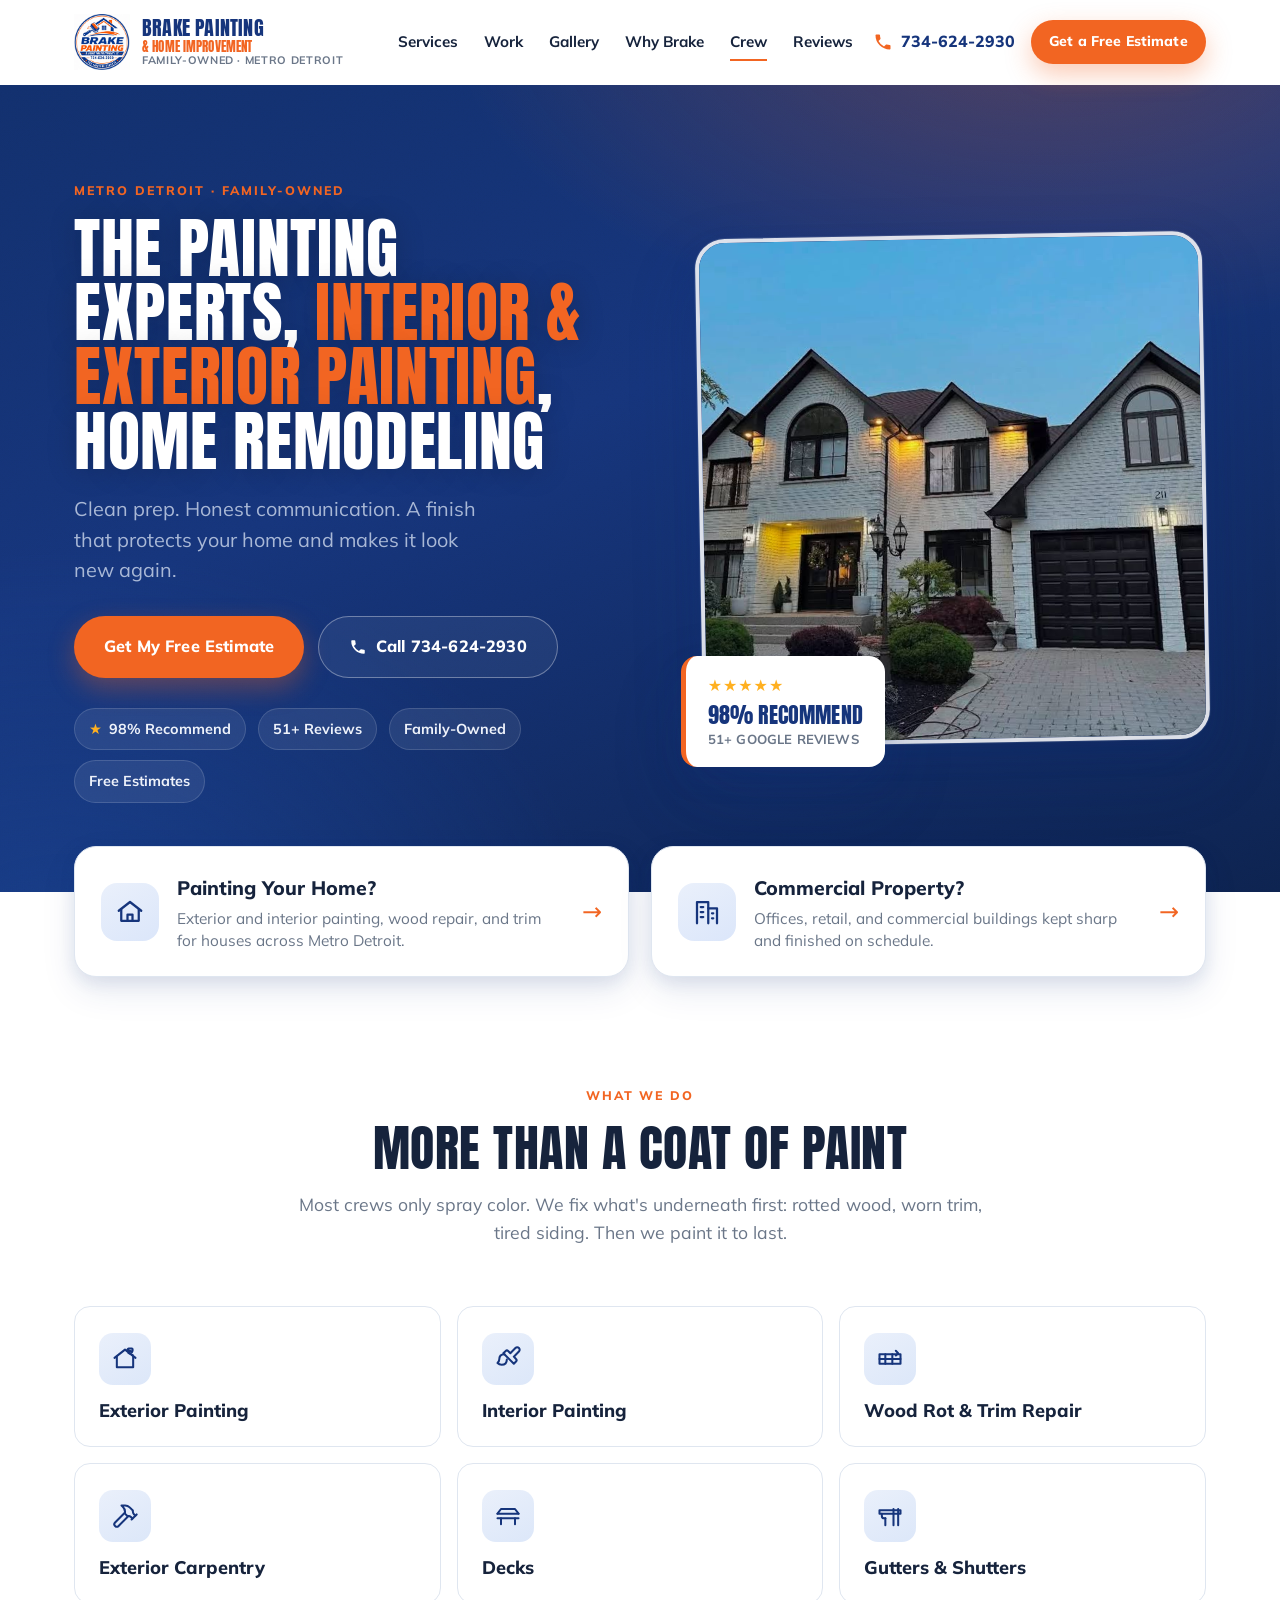
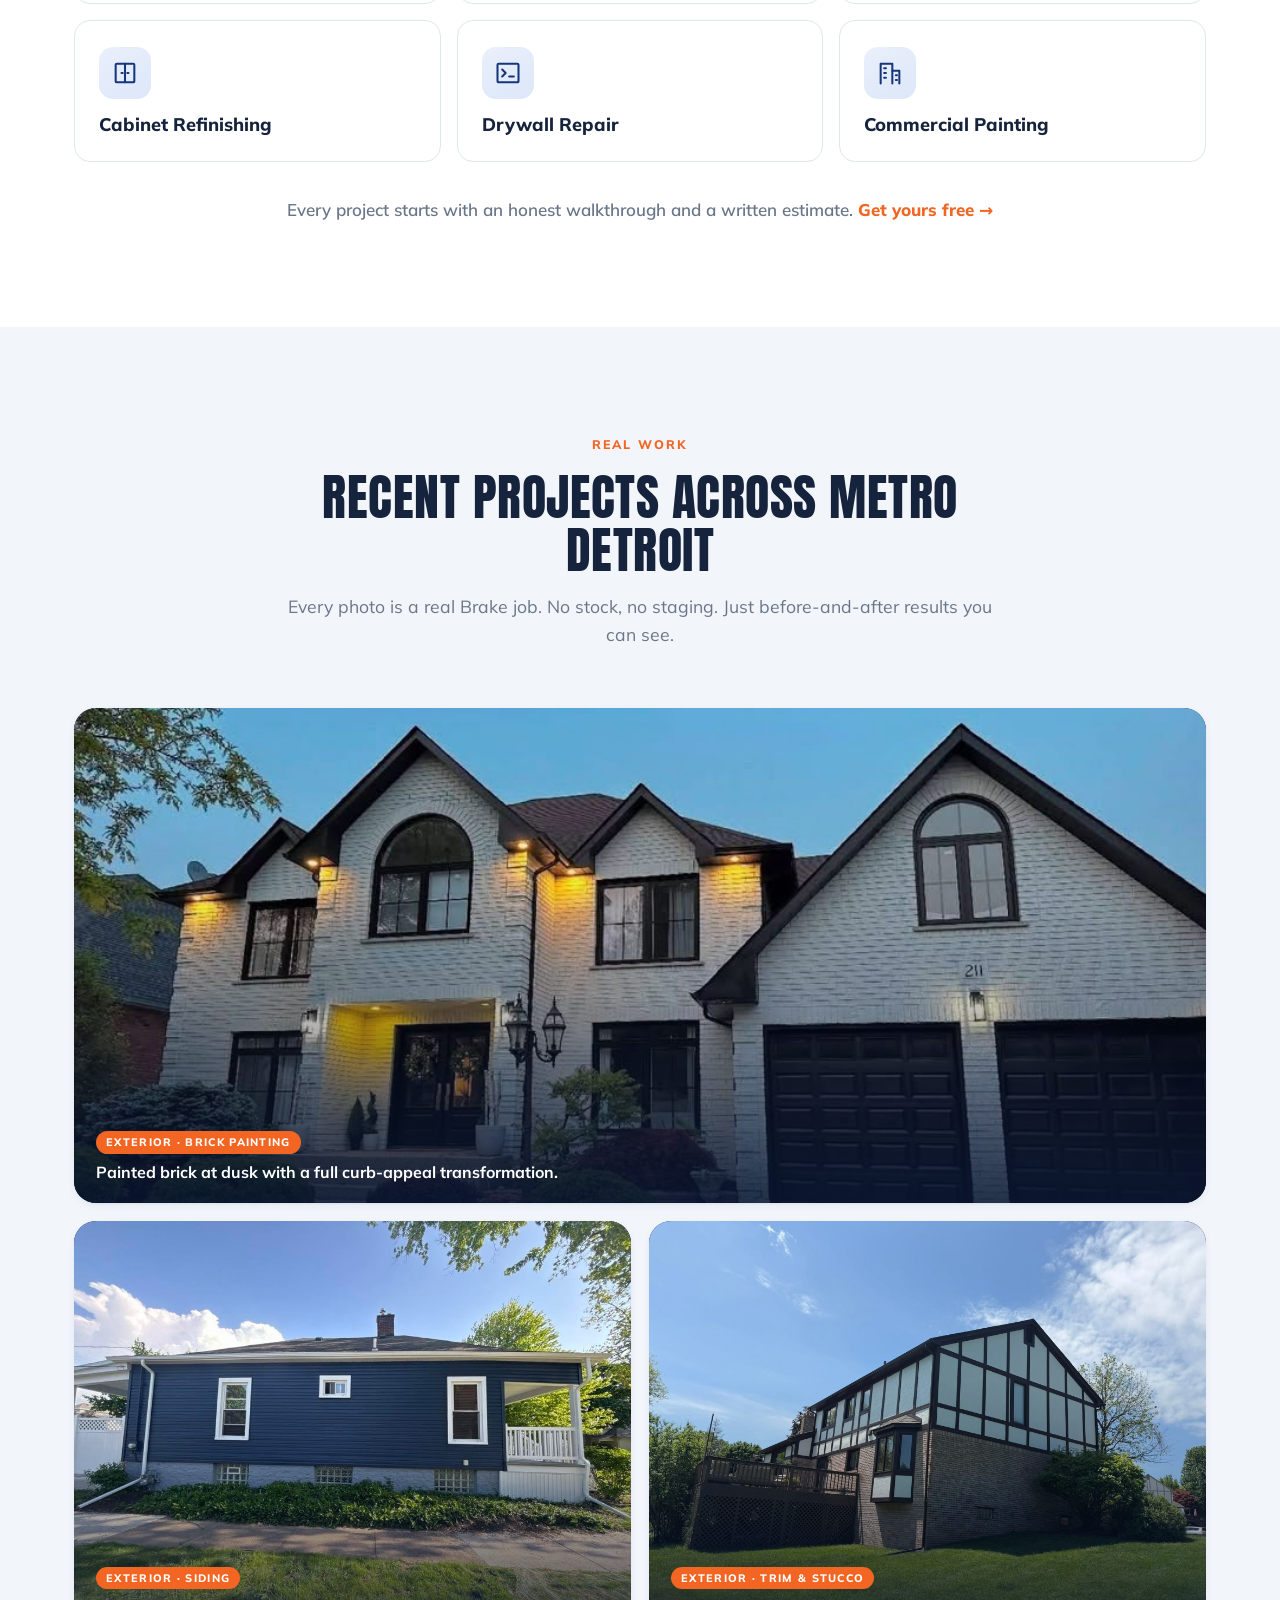
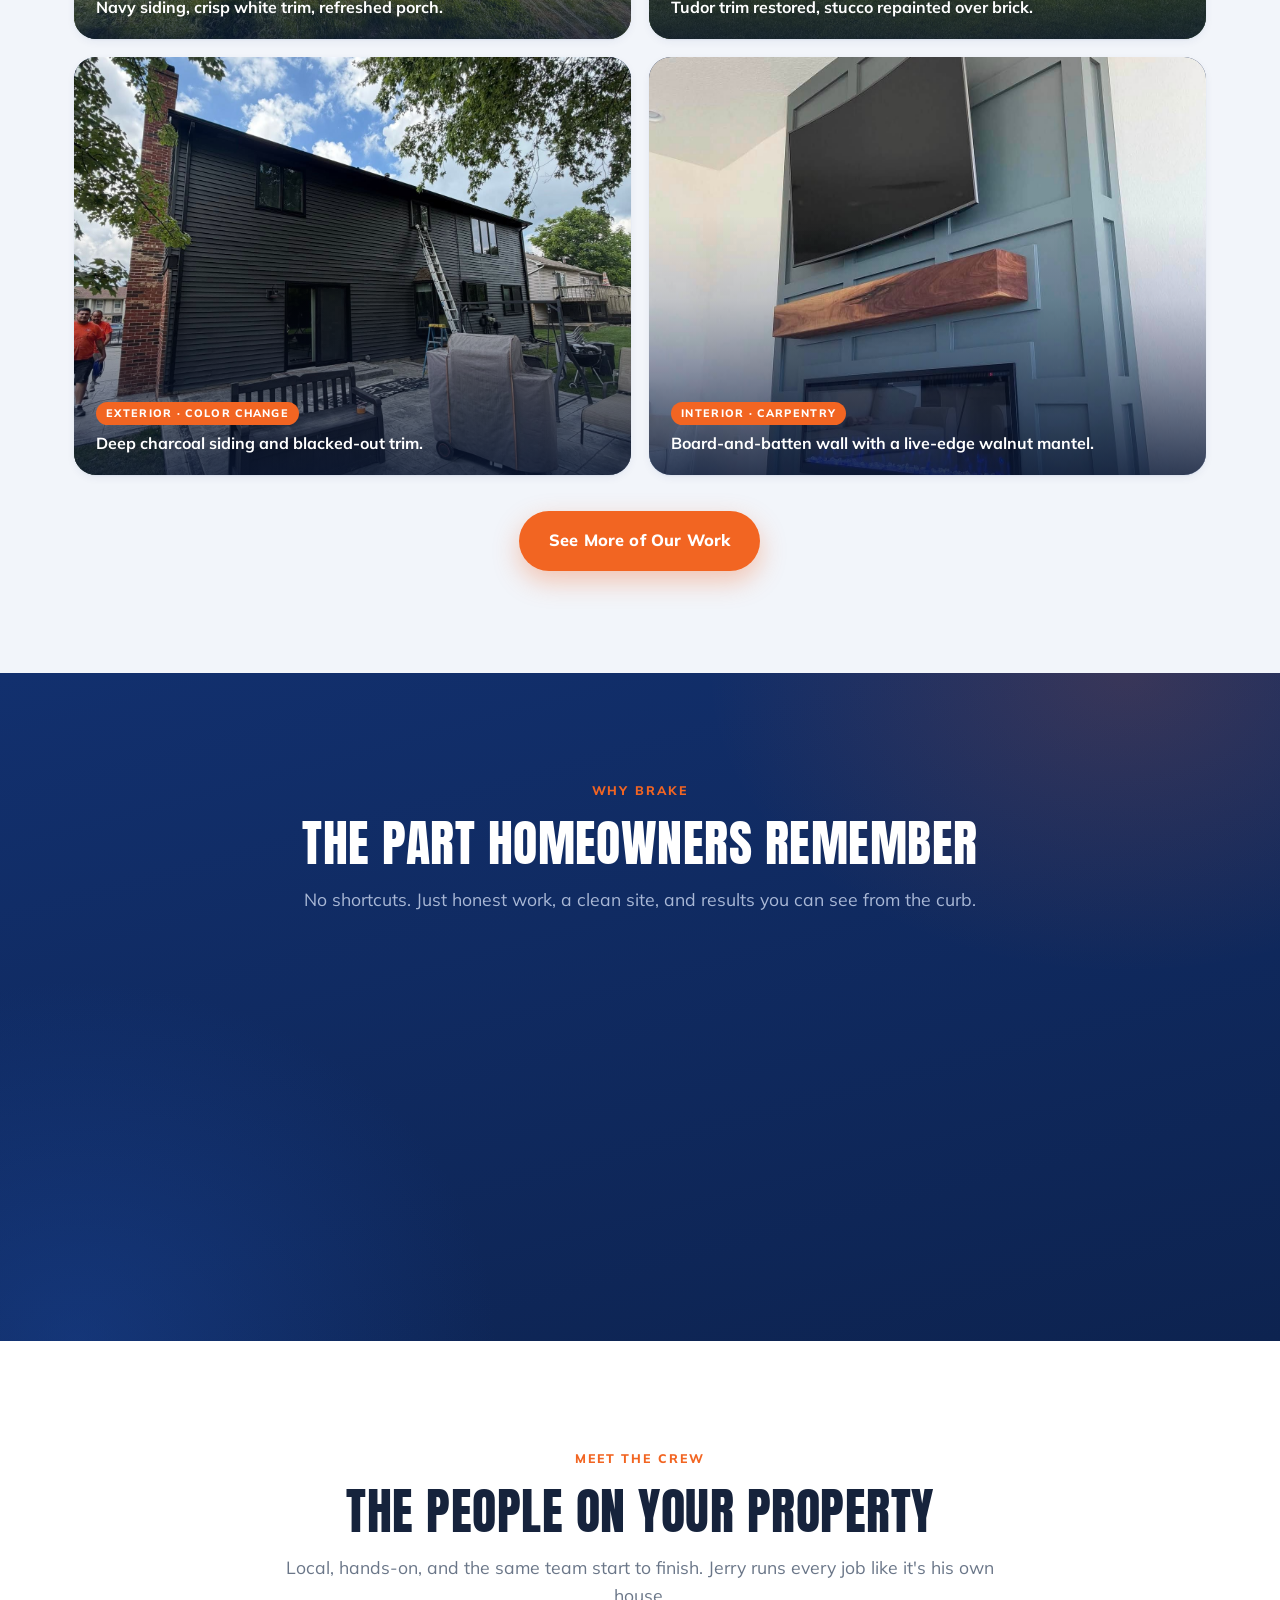
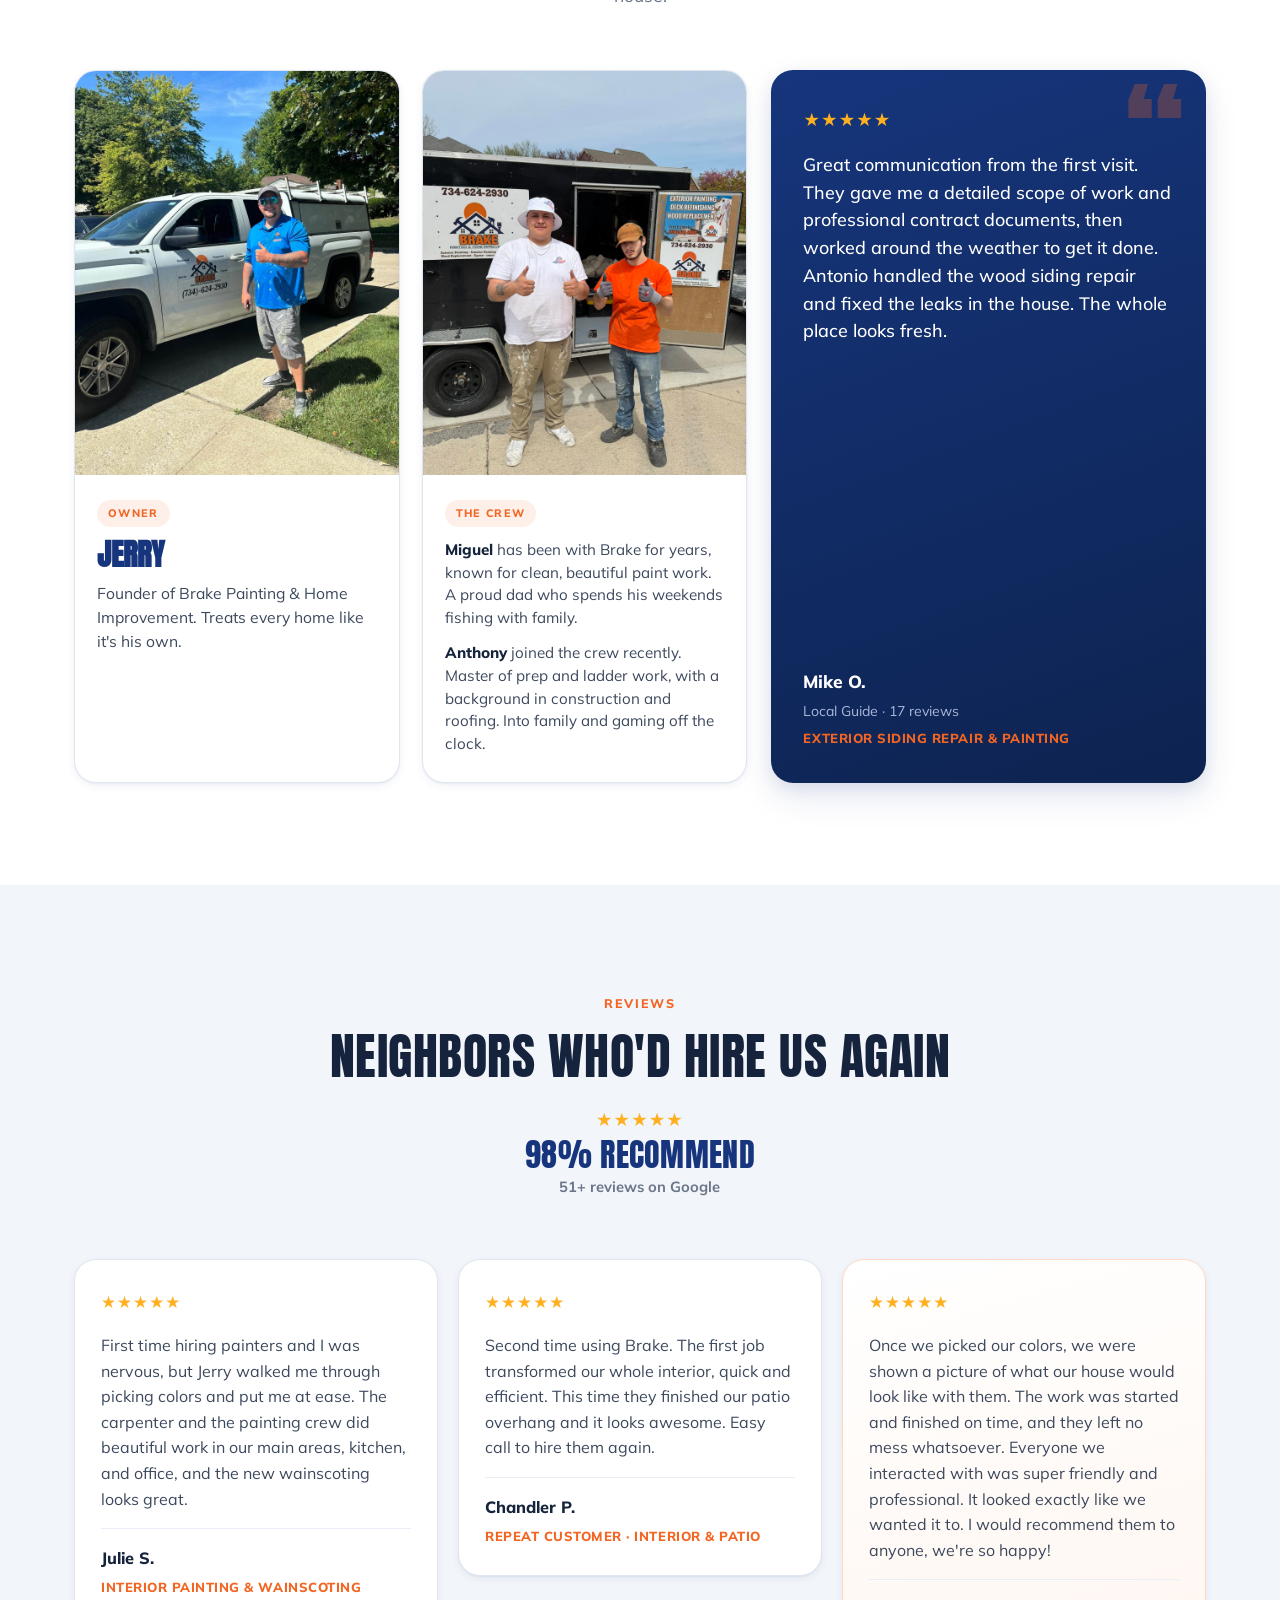
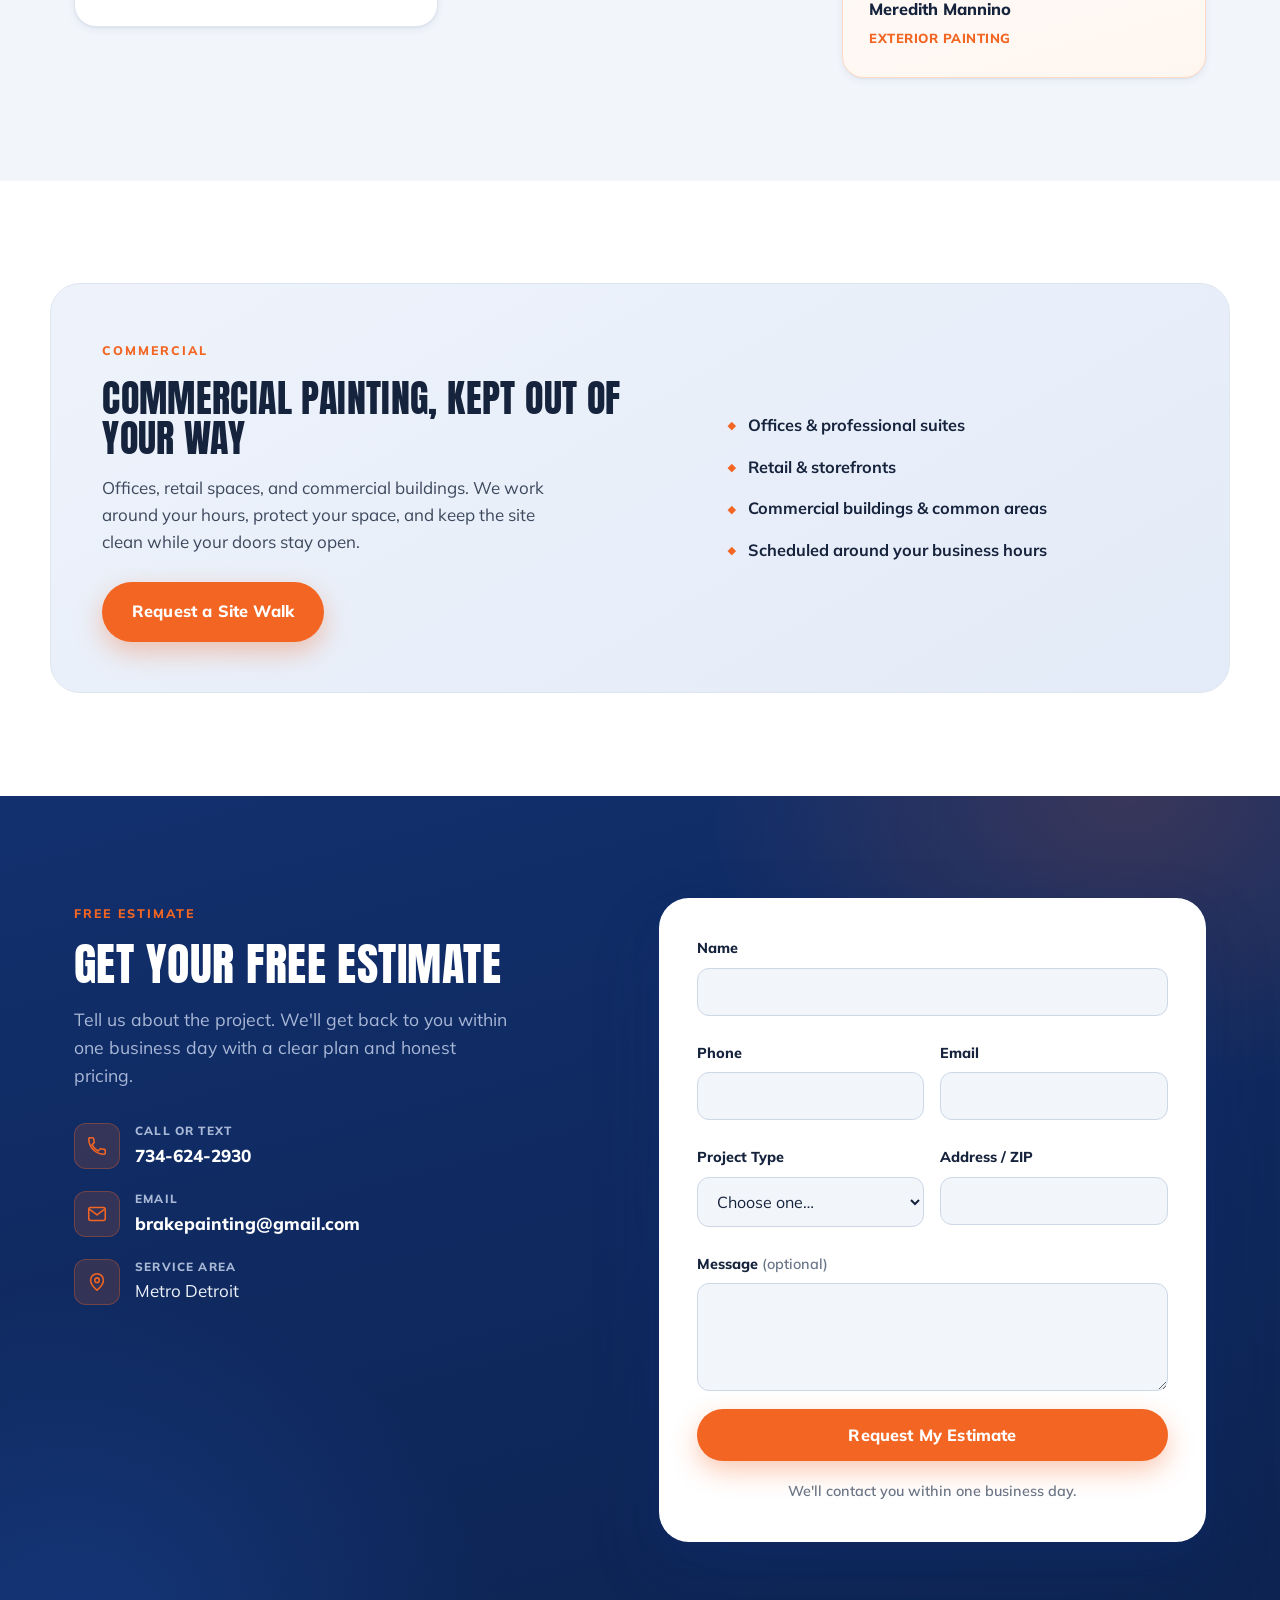
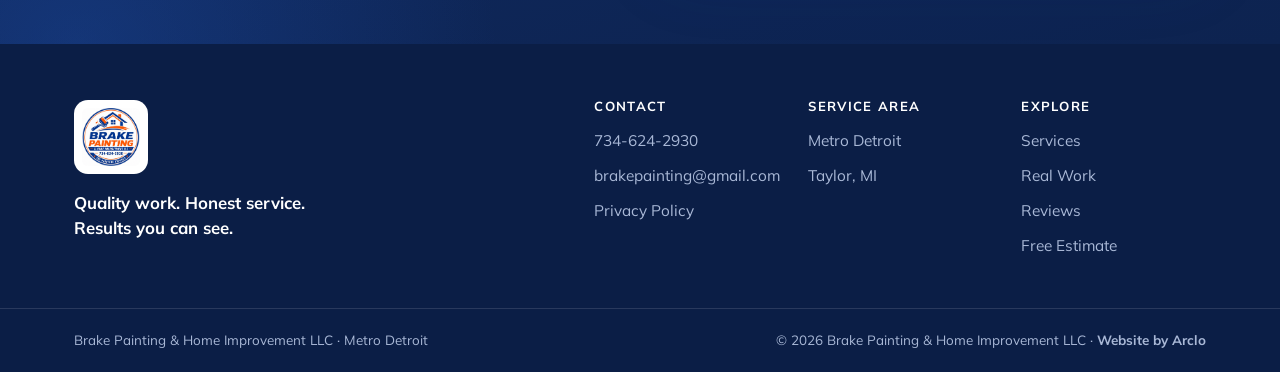
==== commit 062a0df4: "Add /gallery/ project photo gallery page - New masonry gallery of 11 unique project photos with real" ====
--- a/index.html
+++ b/index.html
@@ -77,6 +77,7 @@
       <nav class="primary-nav" aria-label="Primary">
         <a href="#services">Services</a>
         <a href="#work">Work</a>
+        <a href="/gallery/">Gallery</a>
         <a href="#why">Why Brake</a>
         <a href="#crew">Crew</a>
         <a href="#reviews">Reviews</a>
@@ -96,6 +97,7 @@
     <div class="mobile-nav" id="mobileNav" hidden>
       <a href="#services">Services</a>
       <a href="#work">Work</a>
+      <a href="/gallery/">Gallery</a>
       <a href="#why">Why Brake</a>
       <a href="#crew">Crew</a>
       <a href="#reviews">Reviews</a>
@@ -265,6 +267,9 @@
             <figcaption><span class="shot-tag">Interior · Carpentry</span>Board-and-batten wall with a live-edge walnut mantel.</figcaption>
           </figure>
         </div>
+        <div class="gallery-more">
+          <a class="btn btn-primary btn-lg" href="/gallery/">See More of Our Work</a>
+        </div>
       </div>
     </section>
 
--- a/styles.css
+++ b/styles.css
@@ -878,3 +878,63 @@
   .related { grid-template-columns: 1fr; text-align: left; gap: 16px; }
   .related .btn { justify-self: start; }
 }
+
+/* ============================================================
+   REVIEWS CAROUSEL (mobile only)
+   Desktop keeps the 3-up grid untouched; phones get a
+   swipeable, scroll-snapping carousel with a peeking next card.
+   ============================================================ */
+@media (max-width: 640px) {
+  .reviews-grid {
+    display: flex;
+    grid-template-columns: none;
+    align-items: flex-start;
+    gap: 14px;
+    overflow-x: auto;
+    scroll-snap-type: x mandatory;
+    scroll-padding-left: 18px;
+    margin: 0 -18px;
+    padding: 4px 18px 16px;
+    -webkit-overflow-scrolling: touch;
+    scrollbar-width: none;
+  }
+  .reviews-grid::-webkit-scrollbar { display: none; }
+  .reviews-grid > .review-card {
+    flex: 0 0 84%;
+    min-width: 0;
+    scroll-snap-align: start;
+  }
+}
+
+/* ============================================================
+   GALLERY PAGE: masonry grid + captioned tiles
+   Reuses the homepage gallery's visual language (rounded tiles,
+   navy gradient, orange tag) in a column-based masonry layout
+   that preserves each photo's natural aspect ratio.
+   ============================================================ */
+.gallery-more { text-align: center; margin-top: 36px; }
+.gallery-masonry { columns: 3; column-gap: 18px; }
+.g-item {
+  break-inside: avoid; -webkit-column-break-inside: avoid;
+  margin: 0 0 18px; position: relative; overflow: hidden;
+  border-radius: var(--r-lg); box-shadow: var(--sh-sm);
+  background: #0d2350; cursor: zoom-in; display: block;
+}
+.g-item img { width: 100%; height: auto; display: block; transition: transform .55s var(--ease); }
+.g-item::after {
+  content: ""; position: absolute; inset: 0; pointer-events: none;
+  background: linear-gradient(to top, rgba(9,22,50,.85) 0%, rgba(9,22,50,.15) 44%, transparent 64%);
+}
+.g-item:hover img { transform: scale(1.05); }
+.g-cap {
+  position: absolute; left: 0; right: 0; bottom: 0; z-index: 2;
+  padding: 18px 20px; color: #fff; font-weight: 700; font-size: 1rem; line-height: 1.35;
+  display: flex; flex-direction: column; gap: 8px;
+}
+.g-tag {
+  align-self: flex-start; font-size: .66rem; font-weight: 800; letter-spacing: .12em;
+  text-transform: uppercase; color: #fff; background: var(--orange);
+  padding: 4px 10px; border-radius: 999px;
+}
+@media (max-width: 900px) { .gallery-masonry { columns: 2; column-gap: 14px; } .g-item { margin-bottom: 14px; } }
+@media (max-width: 560px) { .gallery-masonry { columns: 1; } }
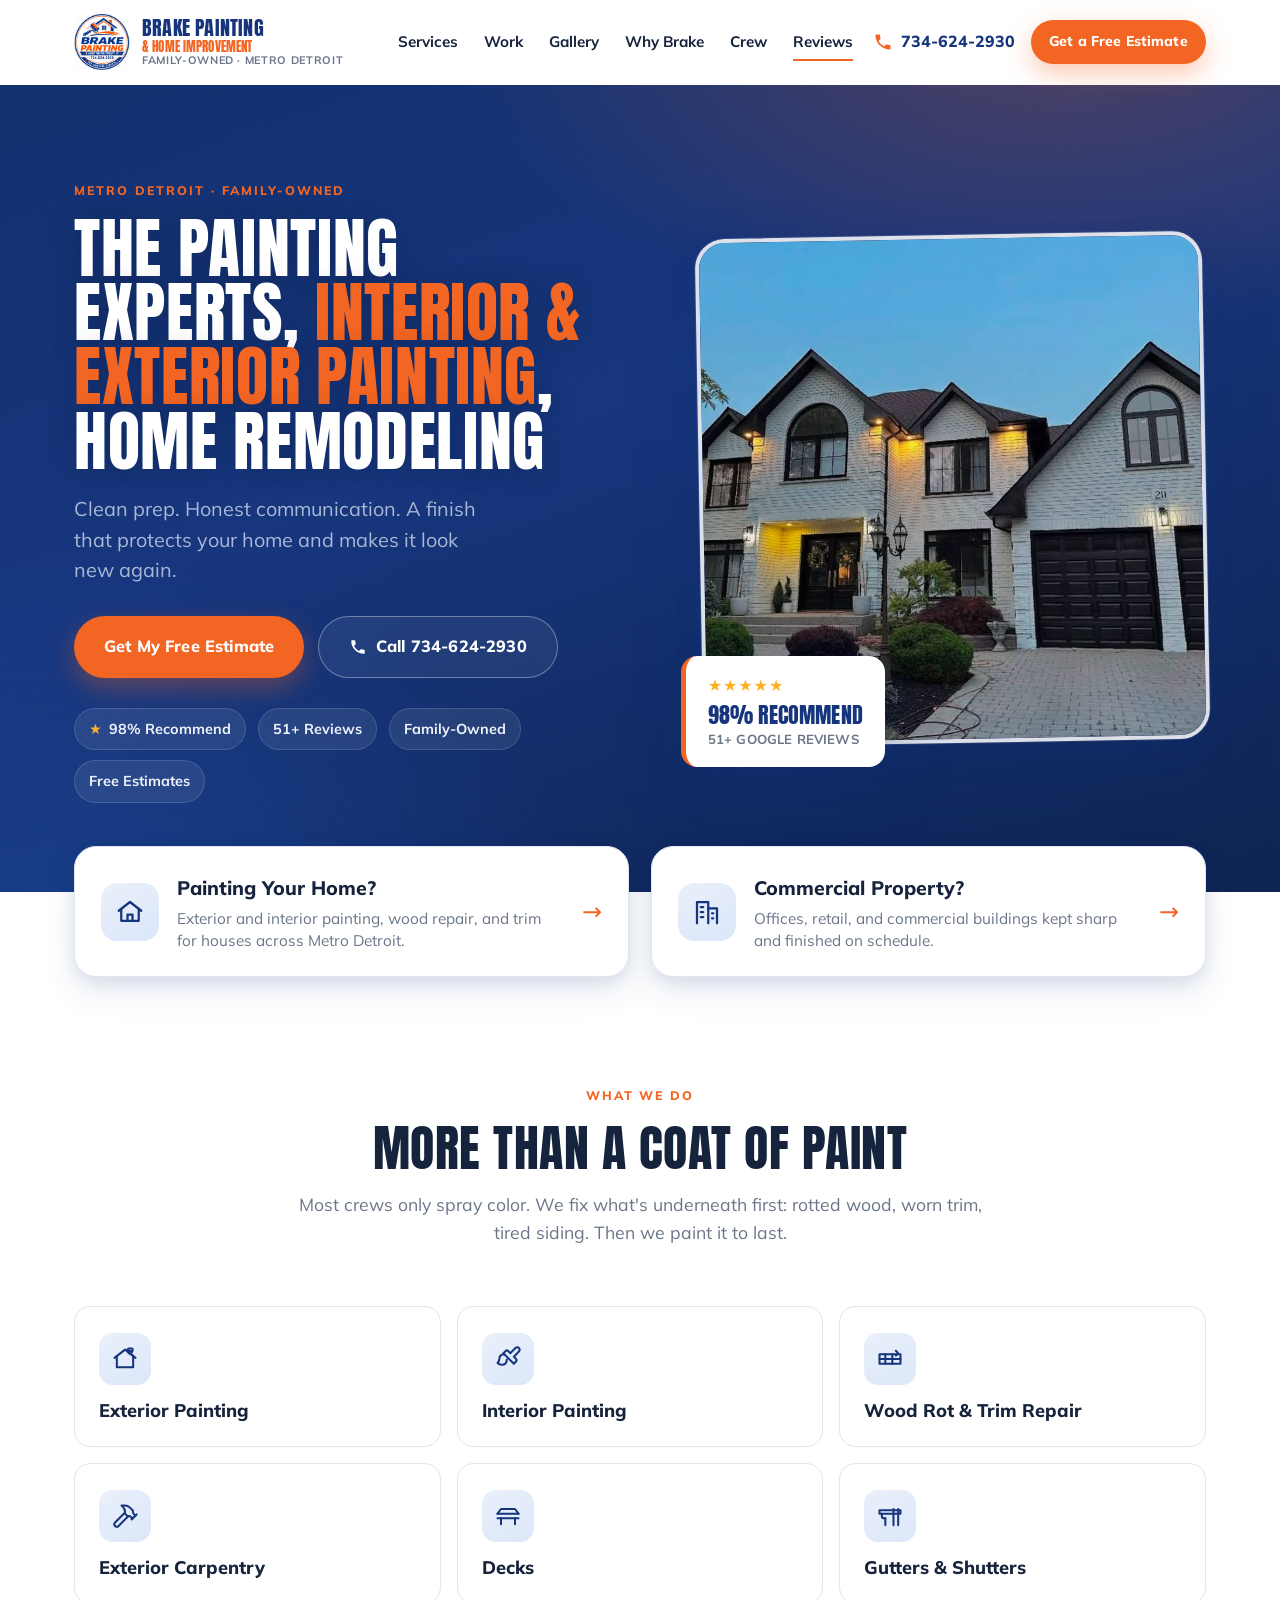
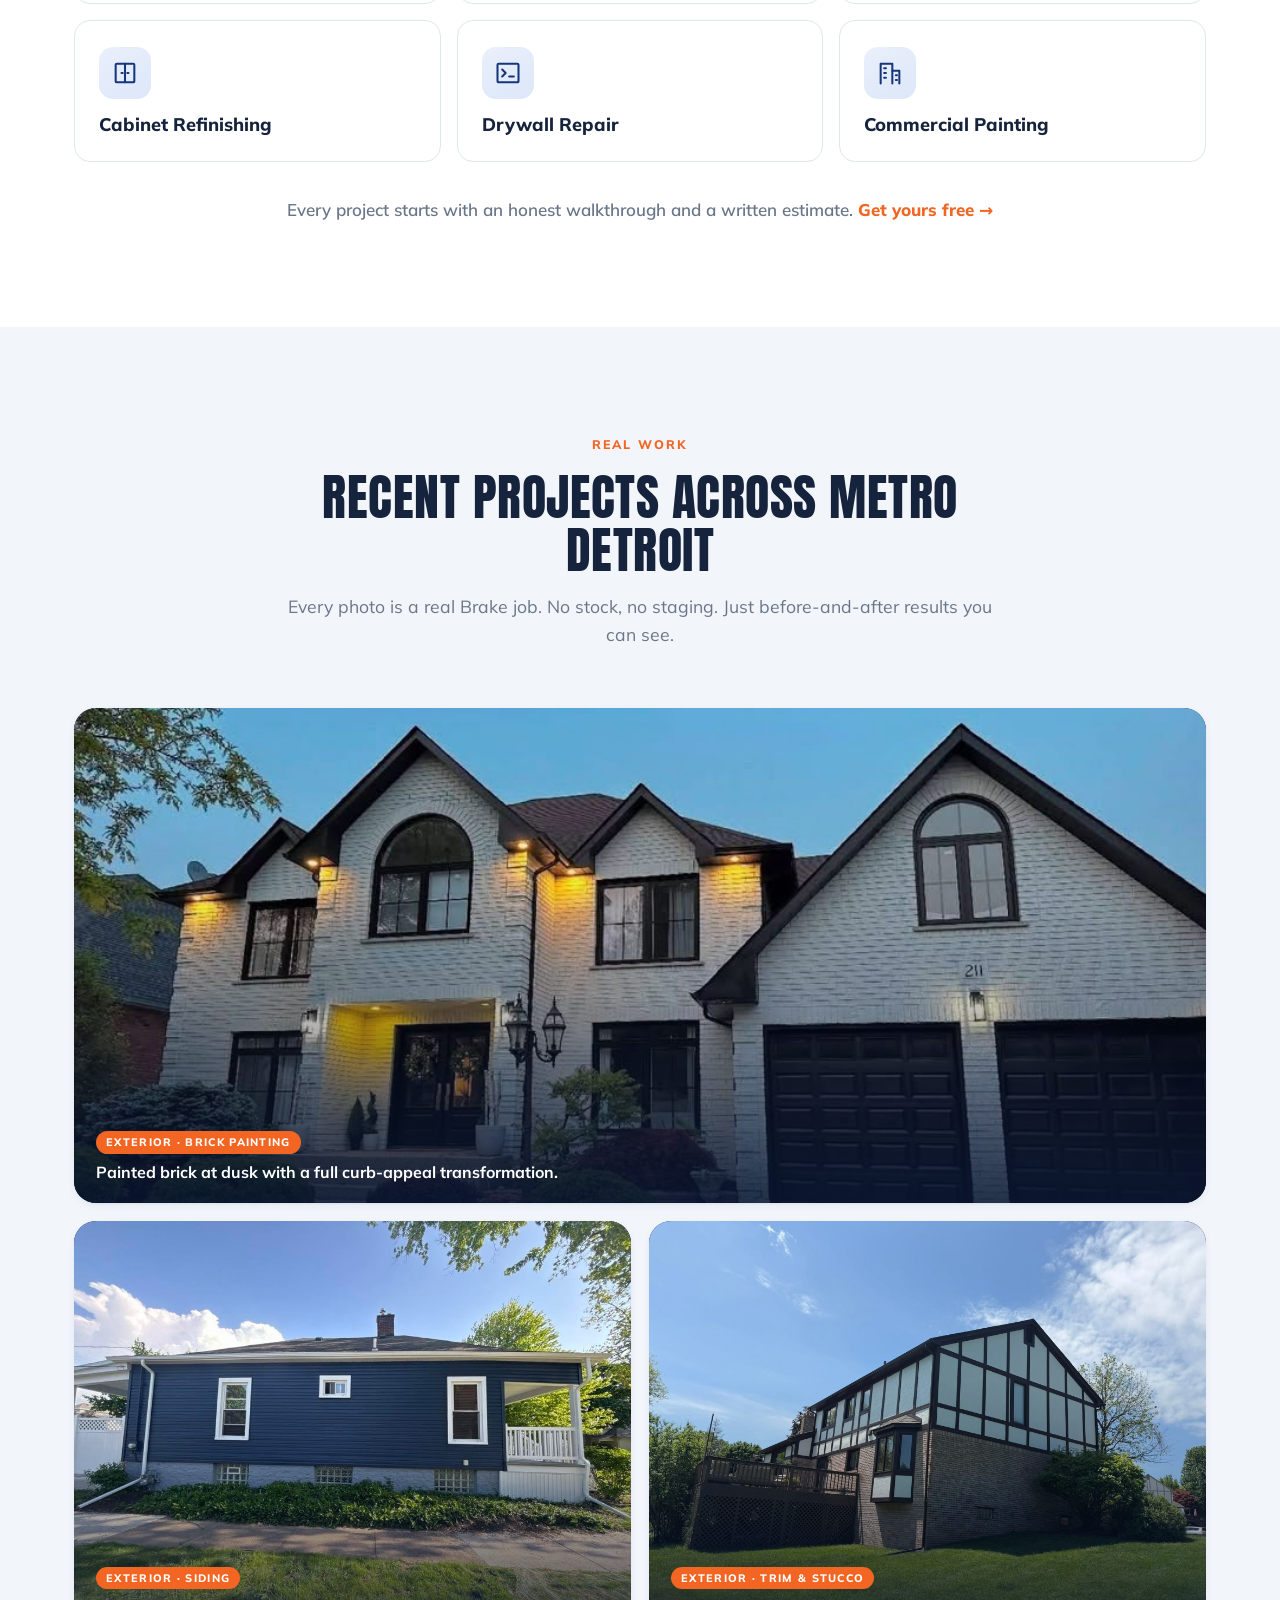
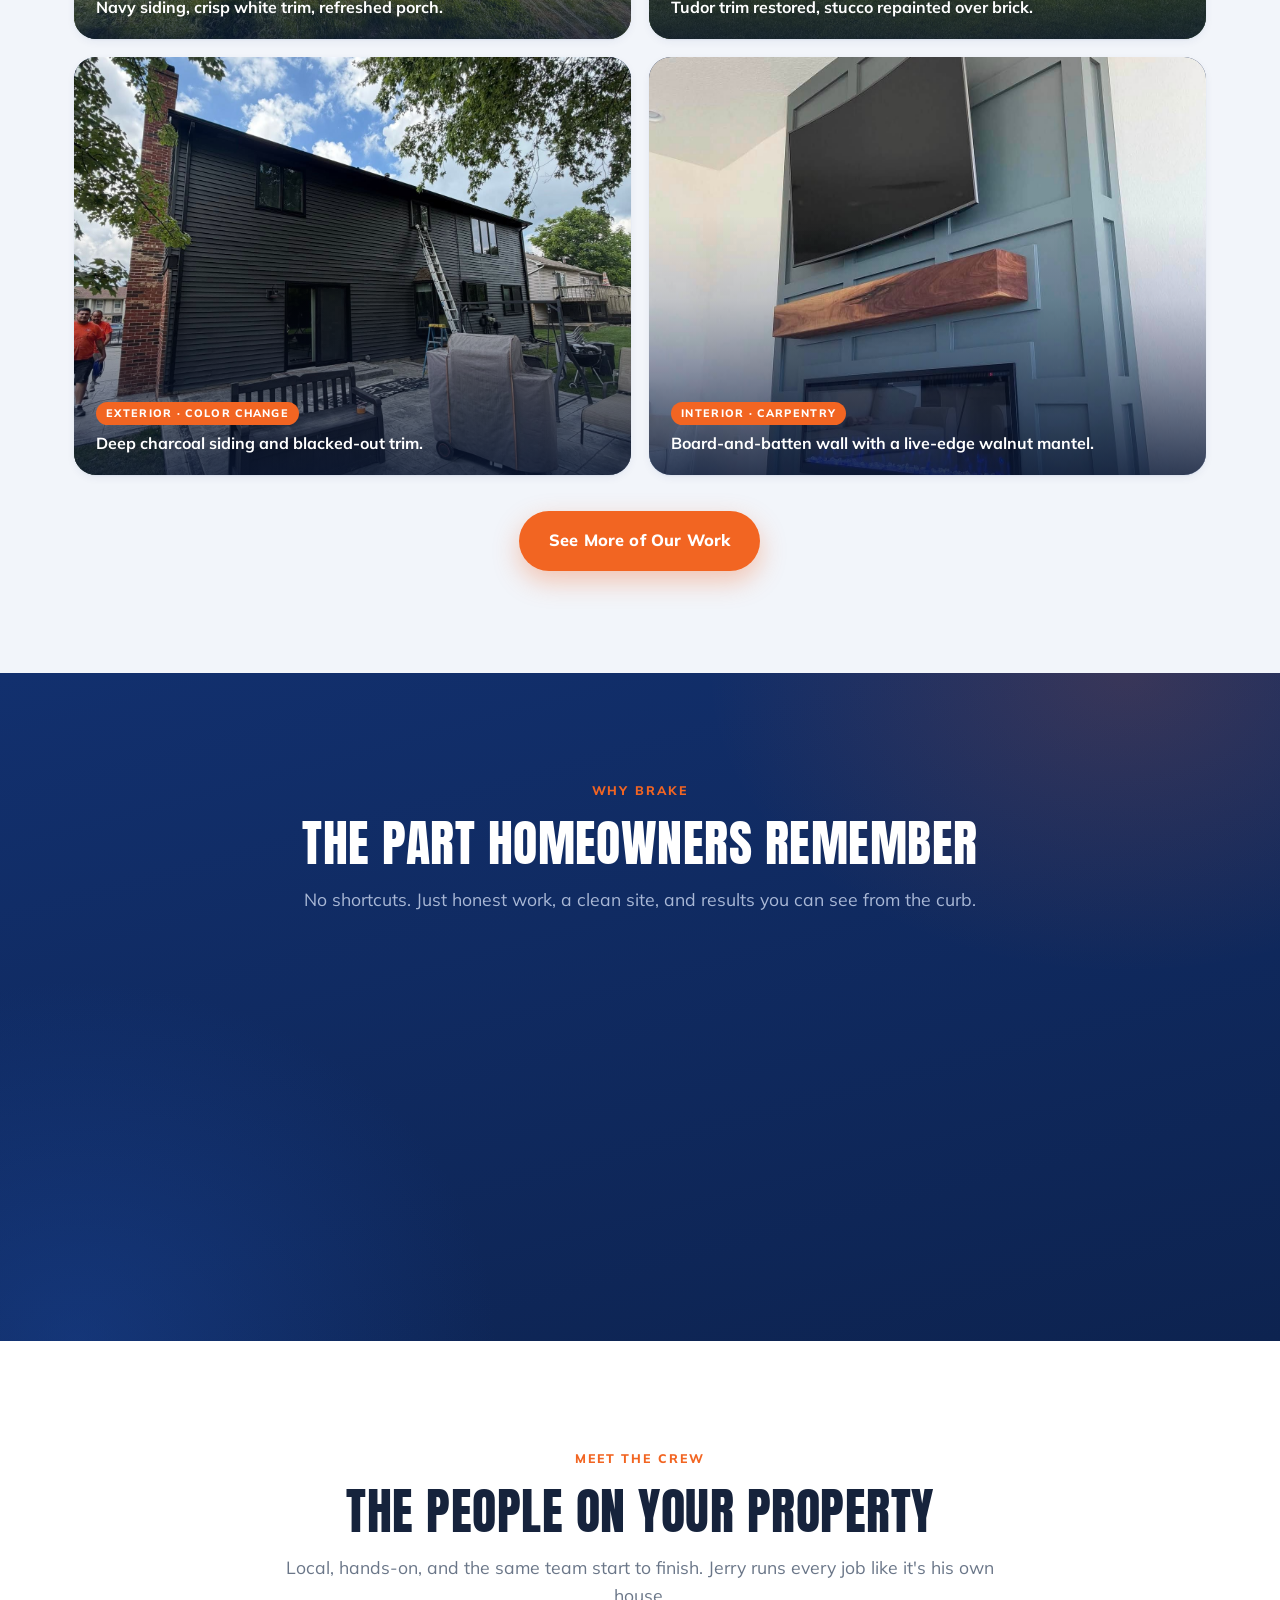
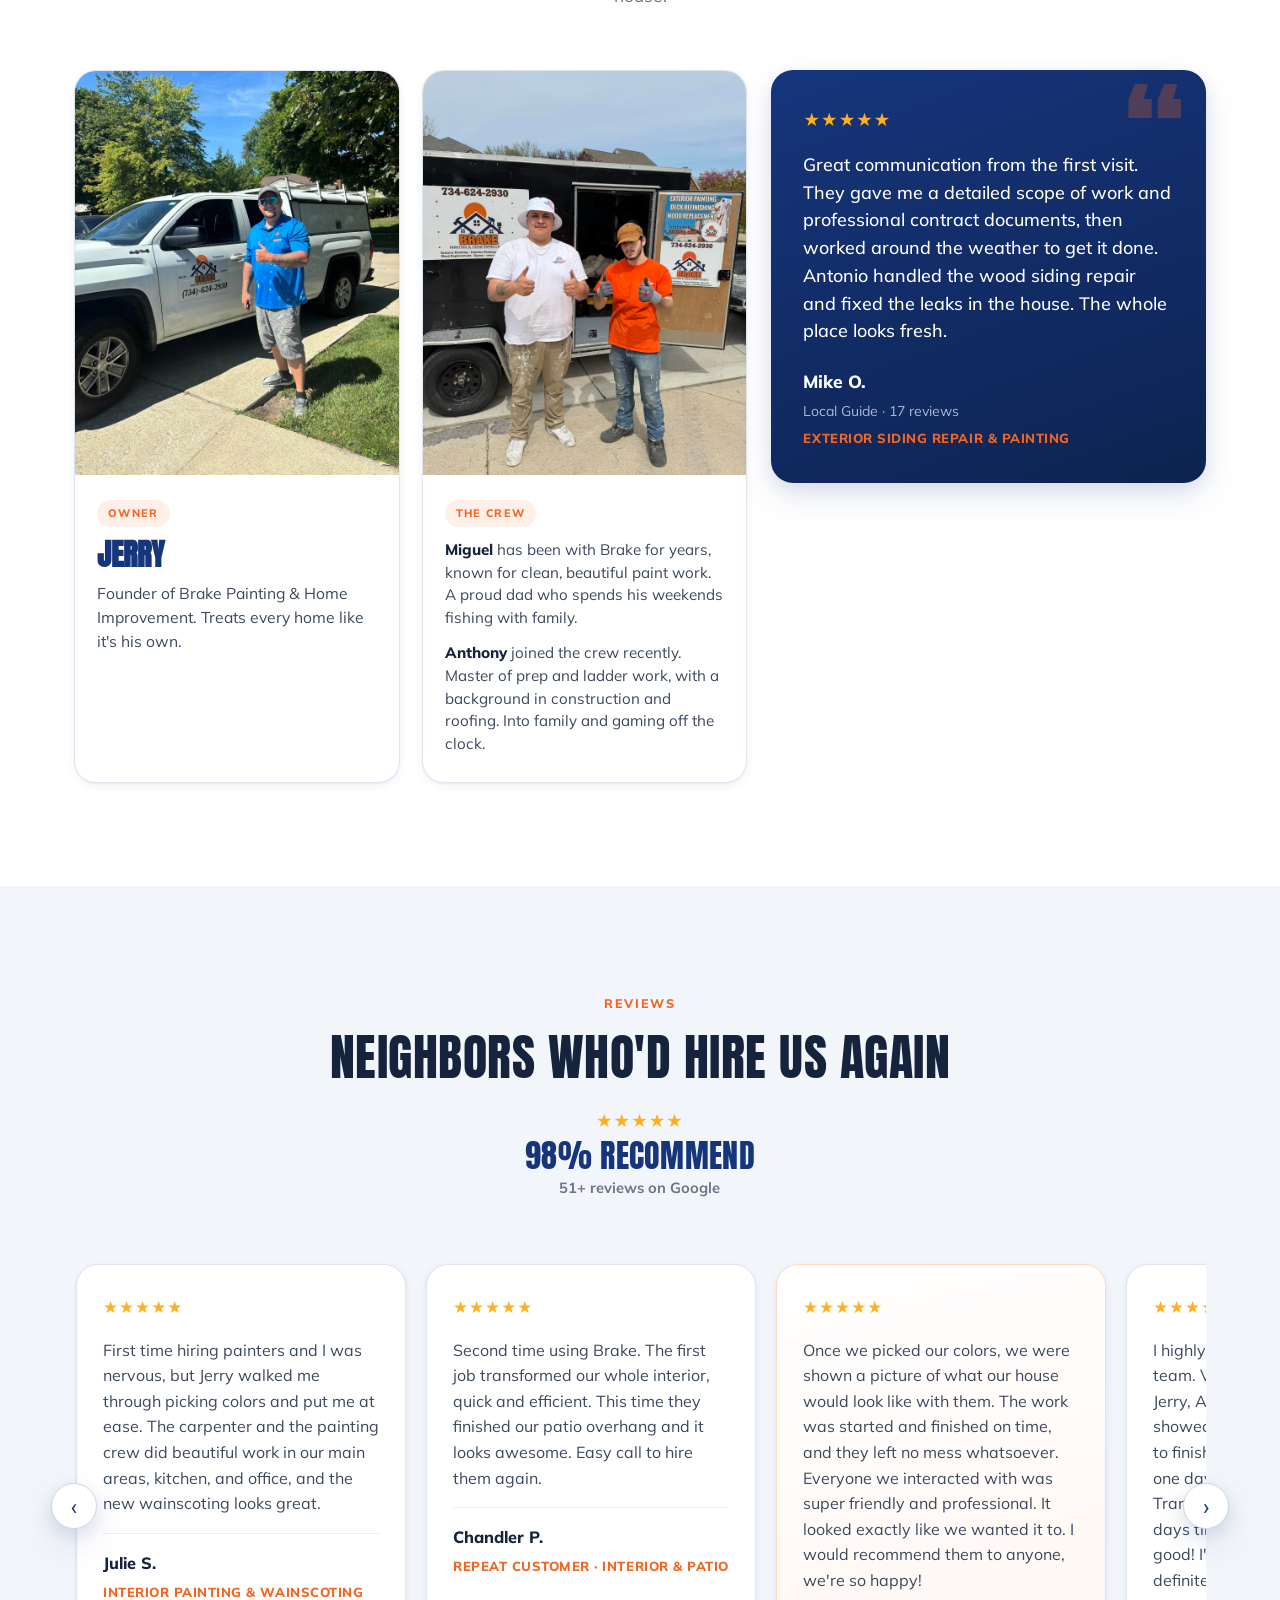
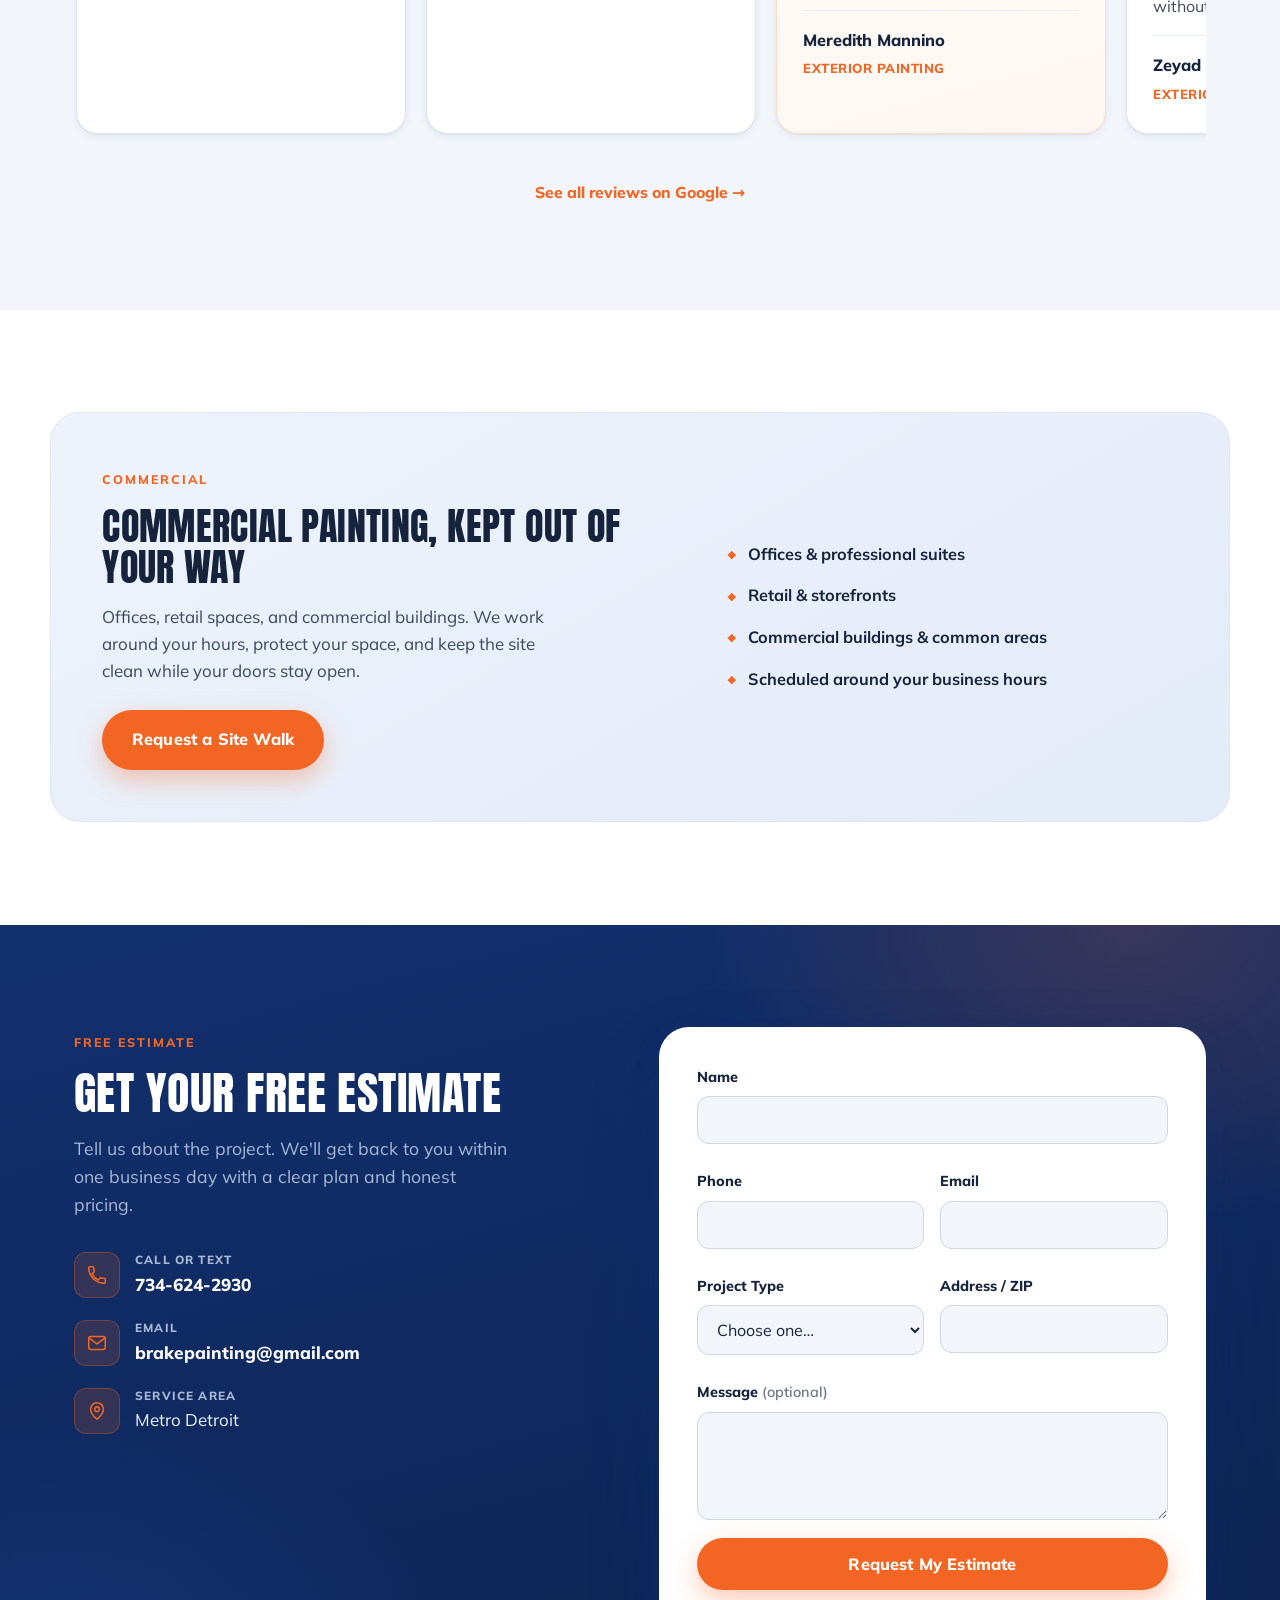
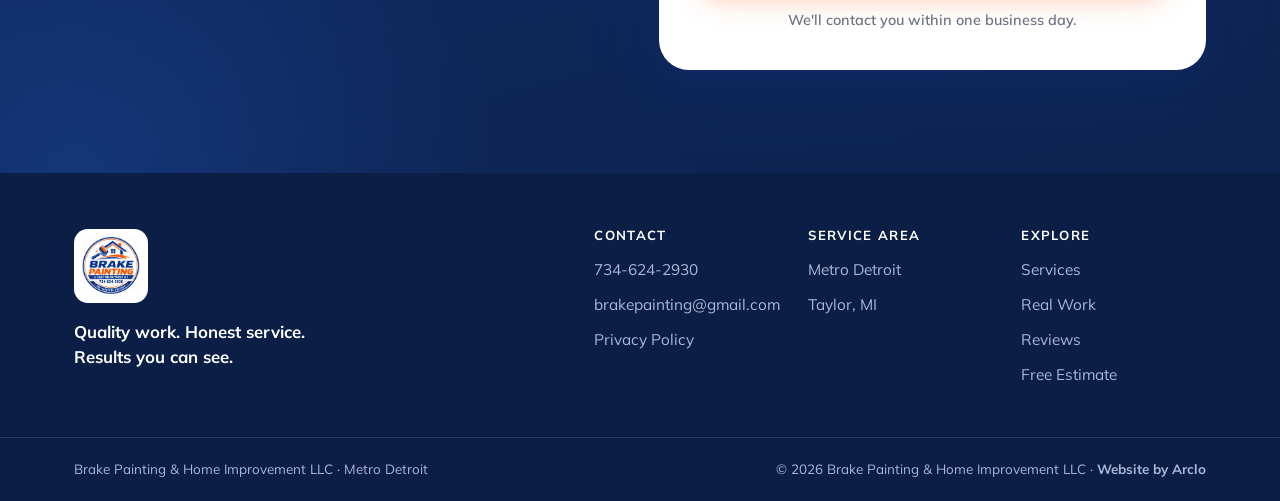
==== commit bf54bdfb: "Add 2 Google reviews, Christopher Wolfs crew review, reviews carousel Reviews section: - Add Zeyad H" ====
--- a/index.html
+++ b/index.html
@@ -348,17 +348,29 @@
             </article>
           </div>
 
-          <aside class="crew-review reveal" aria-label="Customer review">
-            <span class="stars stars-lg" aria-hidden="true">★★★★★</span>
-            <blockquote>
-              Great communication from the first visit. They gave me a detailed scope of work and professional contract documents, then worked around the weather to get it done. Antonio handled the wood siding repair and fixed the leaks in the house. The whole place looks fresh.
-            </blockquote>
-            <footer>
-              <strong>Mike O.</strong>
-              <span>Local Guide · 17 reviews</span>
-              <span class="review-tag">Exterior siding repair &amp; painting</span>
-            </footer>
-          </aside>
+          <div class="crew-reviews">
+            <aside class="crew-review reveal" aria-label="Customer review">
+              <span class="stars stars-lg" aria-hidden="true">★★★★★</span>
+              <blockquote>
+                Great communication from the first visit. They gave me a detailed scope of work and professional contract documents, then worked around the weather to get it done. Antonio handled the wood siding repair and fixed the leaks in the house. The whole place looks fresh.
+              </blockquote>
+              <footer>
+                <strong>Mike O.</strong>
+                <span>Local Guide · 17 reviews</span>
+                <span class="review-tag">Exterior siding repair &amp; painting</span>
+              </footer>
+            </aside>
+
+            <aside class="crew-review reveal" aria-label="Customer review">
+              <span class="stars stars-lg" aria-hidden="true">★★★★★</span>
+              <blockquote>
+                Jerry was great to work with to set up the job, and Antonio did a fantastic job on the install. The experience was great and they're highly recommended.
+              </blockquote>
+              <footer>
+                <strong>Christopher Wolfs</strong>
+              </footer>
+            </aside>
+          </div>
         </div>
       </div>
     </section>
@@ -376,34 +388,61 @@
           </div>
         </div>
 
-        <div class="reviews-grid">
-          <article class="review-card reveal">
-            <span class="stars" aria-hidden="true">★★★★★</span>
-            <p>First time hiring painters and I was nervous, but Jerry walked me through picking colors and put me at ease. The carpenter and the painting crew did beautiful work in our main areas, kitchen, and office, and the new wainscoting looks great.</p>
-            <footer>
-              <strong>Julie S.</strong>
-              <span class="review-tag">Interior painting &amp; wainscoting</span>
-            </footer>
-          </article>
-
-          <article class="review-card reveal">
-            <span class="stars" aria-hidden="true">★★★★★</span>
-            <p>Second time using Brake. The first job transformed our whole interior, quick and efficient. This time they finished our patio overhang and it looks awesome. Easy call to hire them again.</p>
-            <footer>
-              <strong>Chandler P.</strong>
-              <span class="review-tag">Repeat customer · Interior &amp; patio</span>
-            </footer>
-          </article>
-
-          <article class="review-card review-card-feature reveal">
-            <span class="stars" aria-hidden="true">★★★★★</span>
-            <p>Once we picked our colors, we were shown a picture of what our house would look like with them. The work was started and finished on time, and they left no mess whatsoever. Everyone we interacted with was super friendly and professional. It looked exactly like we wanted it to. I would recommend them to anyone, we're so happy!</p>
-            <footer>
-              <strong>Meredith Mannino</strong>
-              <span class="review-tag">Exterior painting</span>
-            </footer>
-          </article>
-        </div>
+        <div class="reviews-carousel">
+          <button class="rc-nav rc-prev" id="reviewsPrev" type="button" aria-label="Previous review">&#8249;</button>
+          <div class="reviews-grid" id="reviewsGrid">
+            <article class="review-card reveal">
+              <span class="stars" aria-hidden="true">★★★★★</span>
+              <p>First time hiring painters and I was nervous, but Jerry walked me through picking colors and put me at ease. The carpenter and the painting crew did beautiful work in our main areas, kitchen, and office, and the new wainscoting looks great.</p>
+              <footer>
+                <strong>Julie S.</strong>
+                <span class="review-tag">Interior painting &amp; wainscoting</span>
+              </footer>
+            </article>
+
+            <article class="review-card reveal">
+              <span class="stars" aria-hidden="true">★★★★★</span>
+              <p>Second time using Brake. The first job transformed our whole interior, quick and efficient. This time they finished our patio overhang and it looks awesome. Easy call to hire them again.</p>
+              <footer>
+                <strong>Chandler P.</strong>
+                <span class="review-tag">Repeat customer · Interior &amp; patio</span>
+              </footer>
+            </article>
+
+            <article class="review-card review-card-feature reveal">
+              <span class="stars" aria-hidden="true">★★★★★</span>
+              <p>Once we picked our colors, we were shown a picture of what our house would look like with them. The work was started and finished on time, and they left no mess whatsoever. Everyone we interacted with was super friendly and professional. It looked exactly like we wanted it to. I would recommend them to anyone, we're so happy!</p>
+              <footer>
+                <strong>Meredith Mannino</strong>
+                <span class="review-tag">Exterior painting</span>
+              </footer>
+            </article>
+
+            <article class="review-card reveal">
+              <span class="stars" aria-hidden="true">★★★★★</span>
+              <p>I highly recommend Jerry and his team. Very reliable and professional. Jerry, Austin, Eli, Elijah, and Miguel showed up at 7:45 with a game plan to finish my exterior painting job in one day and got it done. They Transformed my home in just one days time and man does it look good! I'm extremely satisfied, definitely will be using them again without a doubt!</p>
+              <footer>
+                <strong>Zeyad Hannonn</strong>
+                <span class="review-tag">Exterior painting</span>
+              </footer>
+            </article>
+
+            <article class="review-card reveal">
+              <span class="stars" aria-hidden="true">★★★★★</span>
+              <p>Great customer service, attention to detail, and overall satisfied with the job they have done for me. Complete basement makeover I am now proud to do laundry in the man cave.</p>
+              <footer>
+                <strong>Ryan Malone</strong>
+                <span class="review-tag">Basement remodel</span>
+              </footer>
+            </article>
+          </div>
+          <button class="rc-nav rc-next" id="reviewsNext" type="button" aria-label="Next review">&#8250;</button>
+        </div>
+
+        <p class="reviews-more">
+          <!-- TODO(client): replace # with Jerry's Google review share link (g.page/r/...) -->
+          <a href="#reviews-link">See all reviews on Google &rarr;</a>
+        </p>
       </div>
     </section>
 
--- a/styles.css
+++ b/styles.css
@@ -452,7 +452,7 @@
 
 /* ---------- crew ---------- */
 .crew-layout {
-  display: grid; grid-template-columns: 1.55fr 1fr; gap: 24px; align-items: stretch;
+  display: grid; grid-template-columns: 1.55fr 1fr; gap: 24px; align-items: start;
 }
 .crew-main { display: grid; grid-template-columns: 1fr 1fr; gap: 22px; }
 .crew-card {
@@ -477,6 +477,8 @@
 .crew-two p { color: var(--body); font-size: .95rem; line-height: 1.5; }
 .crew-two strong { color: var(--ink); font-weight: 800; }
 
+.crew-reviews { display: flex; flex-direction: column; gap: 22px; }
+
 .crew-review {
   background: linear-gradient(160deg, #16357c, #0d2350);
   color: #fff; border-radius: var(--r-lg);
@@ -503,7 +505,41 @@
 .rating-stat strong { font-family: var(--font-display); text-transform: uppercase; font-size: 2rem; color: var(--navy); line-height: 1.1; }
 .rating-stat > span:last-child { color: var(--muted); font-weight: 700; font-size: .92rem; }
 
-.reviews-grid { display: grid; grid-template-columns: repeat(3, 1fr); gap: 20px; align-items: start; }
+.reviews-carousel { position: relative; }
+.reviews-grid {
+  display: flex;
+  gap: 20px;
+  overflow-x: auto;
+  scroll-snap-type: x mandatory;
+  scroll-padding-left: 4px;
+  -webkit-overflow-scrolling: touch;
+  scrollbar-width: none;
+  padding: 4px 2px 18px;
+}
+.reviews-grid::-webkit-scrollbar { display: none; }
+.reviews-grid > .review-card {
+  flex: 0 0 330px;
+  min-width: 0;
+  scroll-snap-align: start;
+}
+.rc-nav {
+  position: absolute; top: 50%; transform: translateY(-50%);
+  width: 46px; height: 46px; border-radius: 50%;
+  background: #fff; color: var(--navy);
+  border: 1px solid var(--line-strong); box-shadow: var(--sh-md);
+  display: grid; place-items: center; font-size: 1.5rem; line-height: 1;
+  z-index: 5; cursor: pointer;
+  transition: background .18s var(--ease), color .18s var(--ease), transform .18s var(--ease), box-shadow .18s var(--ease);
+}
+.rc-nav:hover { background: var(--orange); color: #fff; border-color: var(--orange); box-shadow: var(--sh-orange); }
+.rc-nav:active { transform: translateY(-50%) scale(.94); }
+.rc-prev { left: -23px; }
+.rc-next { right: -23px; }
+
+.reviews-more { text-align: center; margin-top: 26px; }
+.reviews-more a { color: var(--orange); font-weight: 800; font-size: .98rem; }
+.reviews-more a:hover { text-decoration: underline; }
+
 .review-card {
   background: #fff; border: 1px solid var(--line); border-radius: var(--r-lg);
   padding: 28px 26px; box-shadow: var(--sh-sm);
@@ -719,7 +755,6 @@
   .service-grid { grid-template-columns: repeat(2, 1fr); }
   .why-grid { grid-template-columns: repeat(2, 1fr); }
   .crew-layout { grid-template-columns: 1fr; }
-  .reviews-grid { grid-template-columns: 1fr; }
   .commercial-inner { grid-template-columns: 1fr; gap: 28px; }
   .contact-grid { grid-template-columns: 1fr; }
   .gallery { grid-template-columns: repeat(2, 1fr); }
@@ -880,15 +915,75 @@
 }
 
 /* ============================================================
-   REVIEWS CAROUSEL (mobile only)
-   Desktop keeps the 3-up grid untouched; phones get a
-   swipeable, scroll-snapping carousel with a peeking next card.
+   REVIEWS CAROUSEL (mobile card width)
+   The base .reviews-grid rules above already make it a swipeable
+   scroll-snap carousel at every width (desktop included, with
+   prev/next arrows). This just swaps the desktop fixed-width
+   cards for a peeking-card layout on phones, matching the other
+   mobile carousels on this site, and hides the arrow buttons
+   since native touch swipe is the primary interaction there.
    ============================================================ */
 @media (max-width: 640px) {
   .reviews-grid {
+    gap: 14px;
+    scroll-padding-left: 18px;
+    margin: 0 -18px;
+    padding: 4px 18px 16px;
+  }
+  .reviews-grid > .review-card {
+    flex: 0 0 84%;
+  }
+  .rc-nav { display: none; }
+}
+
+/* ============================================================
+   GALLERY PAGE: masonry grid + captioned tiles
+   Reuses the homepage gallery's visual language (rounded tiles,
+   navy gradient, orange tag) in a column-based masonry layout
+   that preserves each photo's natural aspect ratio.
+   ============================================================ */
+.gallery-more { text-align: center; margin-top: 36px; }
+.gallery-masonry { columns: 3; column-gap: 18px; }
+.g-item {
+  break-inside: avoid; -webkit-column-break-inside: avoid;
+  margin: 0 0 18px; position: relative; overflow: hidden;
+  border-radius: var(--r-lg); box-shadow: var(--sh-sm);
+  background: #0d2350; cursor: zoom-in; display: block;
+}
+.g-item img { width: 100%; height: auto; display: block; transition: transform .55s var(--ease); }
+.g-item::after {
+  content: ""; position: absolute; inset: 0; pointer-events: none;
+  background: linear-gradient(to top, rgba(9,22,50,.85) 0%, rgba(9,22,50,.15) 44%, transparent 64%);
+}
+.g-item:hover img { transform: scale(1.05); }
+.g-cap {
+  position: absolute; left: 0; right: 0; bottom: 0; z-index: 2;
+  padding: 18px 20px; color: #fff; font-weight: 700; font-size: 1rem; line-height: 1.35;
+  display: flex; flex-direction: column; gap: 8px;
+}
+.g-tag {
+  align-self: flex-start; font-size: .66rem; font-weight: 800; letter-spacing: .12em;
+  text-transform: uppercase; color: #fff; background: var(--orange);
+  padding: 4px 10px; border-radius: 999px;
+}
+@media (max-width: 900px) { .gallery-masonry { columns: 2; column-gap: 14px; } .g-item { margin-bottom: 14px; } }
+@media (max-width: 560px) { .gallery-masonry { columns: 1; } }
+
+/* ============================================================
+   WHY BRAKE MOBILE CAROUSEL (homepage #why section only)
+   Same swipeable, peeking-next-card pattern as the reviews
+   carousel, so it's obvious there's more than one card. A JS
+   timer layers a gentle auto-advance on top via scrollTo, using
+   the same scroll position as manual swipes (no fighting).
+   Scoped with the #why id so it never touches the why-grid-3
+   sections on other pages, and only applies at <=640px, so
+   desktop is untouched.
+   ============================================================ */
+@media (max-width: 640px) {
+  #why .why-grid {
     display: flex;
     grid-template-columns: none;
-    align-items: flex-start;
+    align-items: stretch;
     gap: 14px;
     overflow-x: auto;
     scroll-snap-type: x mandatory;
@@ -898,43 +993,10 @@
     -webkit-overflow-scrolling: touch;
     scrollbar-width: none;
   }
-  .reviews-grid::-webkit-scrollbar { display: none; }
-  .reviews-grid > .review-card {
+  #why .why-grid::-webkit-scrollbar { display: none; }
+  #why .why-grid > .why-card {
     flex: 0 0 84%;
     min-width: 0;
     scroll-snap-align: start;
   }
 }
-
-/* ============================================================
-   GALLERY PAGE: masonry grid + captioned tiles
-   Reuses the homepage gallery's visual language (rounded tiles,
-   navy gradient, orange tag) in a column-based masonry layout
-   that preserves each photo's natural aspect ratio.
-   ============================================================ */
-.gallery-more { text-align: center; margin-top: 36px; }
-.gallery-masonry { columns: 3; column-gap: 18px; }
-.g-item {
-  break-inside: avoid; -webkit-column-break-inside: avoid;
-  margin: 0 0 18px; position: relative; overflow: hidden;
-  border-radius: var(--r-lg); box-shadow: var(--sh-sm);
-  background: #0d2350; cursor: zoom-in; display: block;
-}
-.g-item img { width: 100%; height: auto; display: block; transition: transform .55s var(--ease); }
-.g-item::after {
-  content: ""; position: absolute; inset: 0; pointer-events: none;
-  background: linear-gradient(to top, rgba(9,22,50,.85) 0%, rgba(9,22,50,.15) 44%, transparent 64%);
-}
-.g-item:hover img { transform: scale(1.05); }
-.g-cap {
-  position: absolute; left: 0; right: 0; bottom: 0; z-index: 2;
-  padding: 18px 20px; color: #fff; font-weight: 700; font-size: 1rem; line-height: 1.35;
-  display: flex; flex-direction: column; gap: 8px;
-}
-.g-tag {
-  align-self: flex-start; font-size: .66rem; font-weight: 800; letter-spacing: .12em;
-  text-transform: uppercase; color: #fff; background: var(--orange);
-  padding: 4px 10px; border-radius: 999px;
-}
-@media (max-width: 900px) { .gallery-masonry { columns: 2; column-gap: 14px; } .g-item { margin-bottom: 14px; } }
-@media (max-width: 560px) { .gallery-masonry { columns: 1; } }
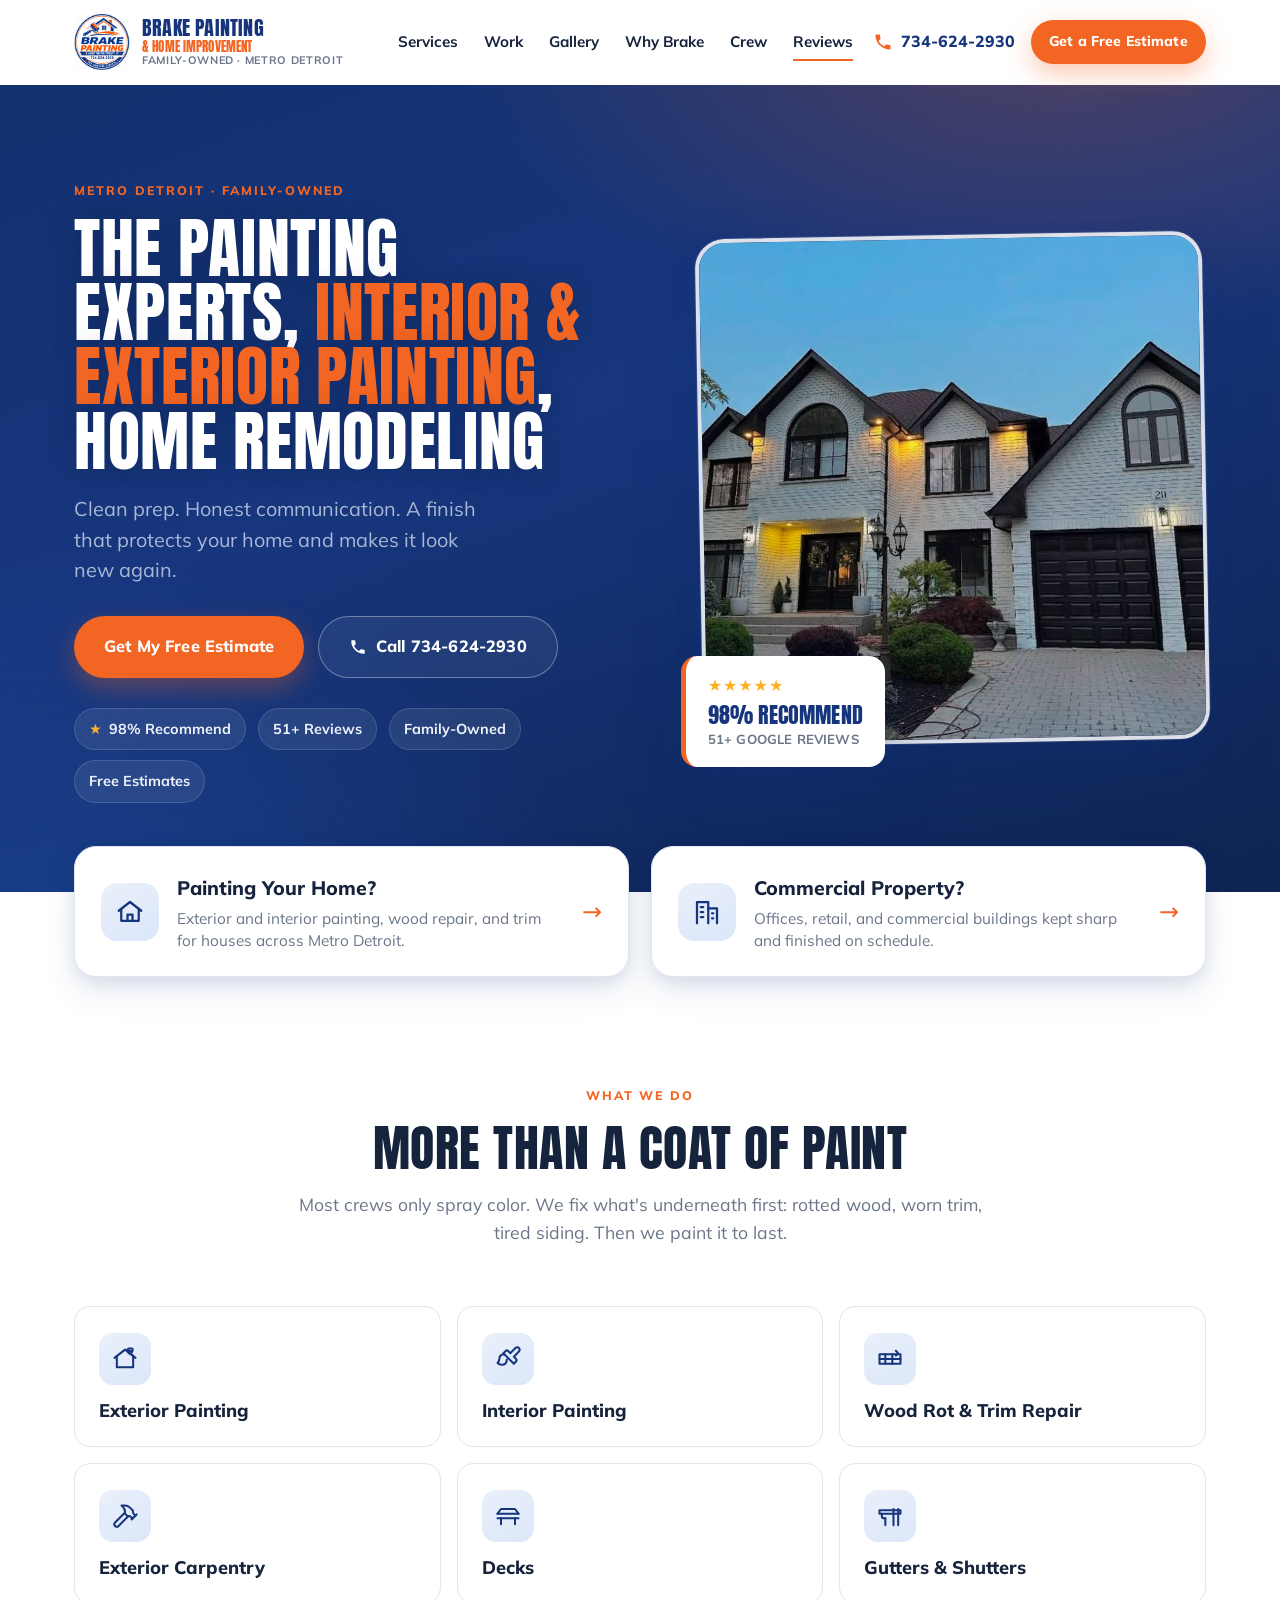
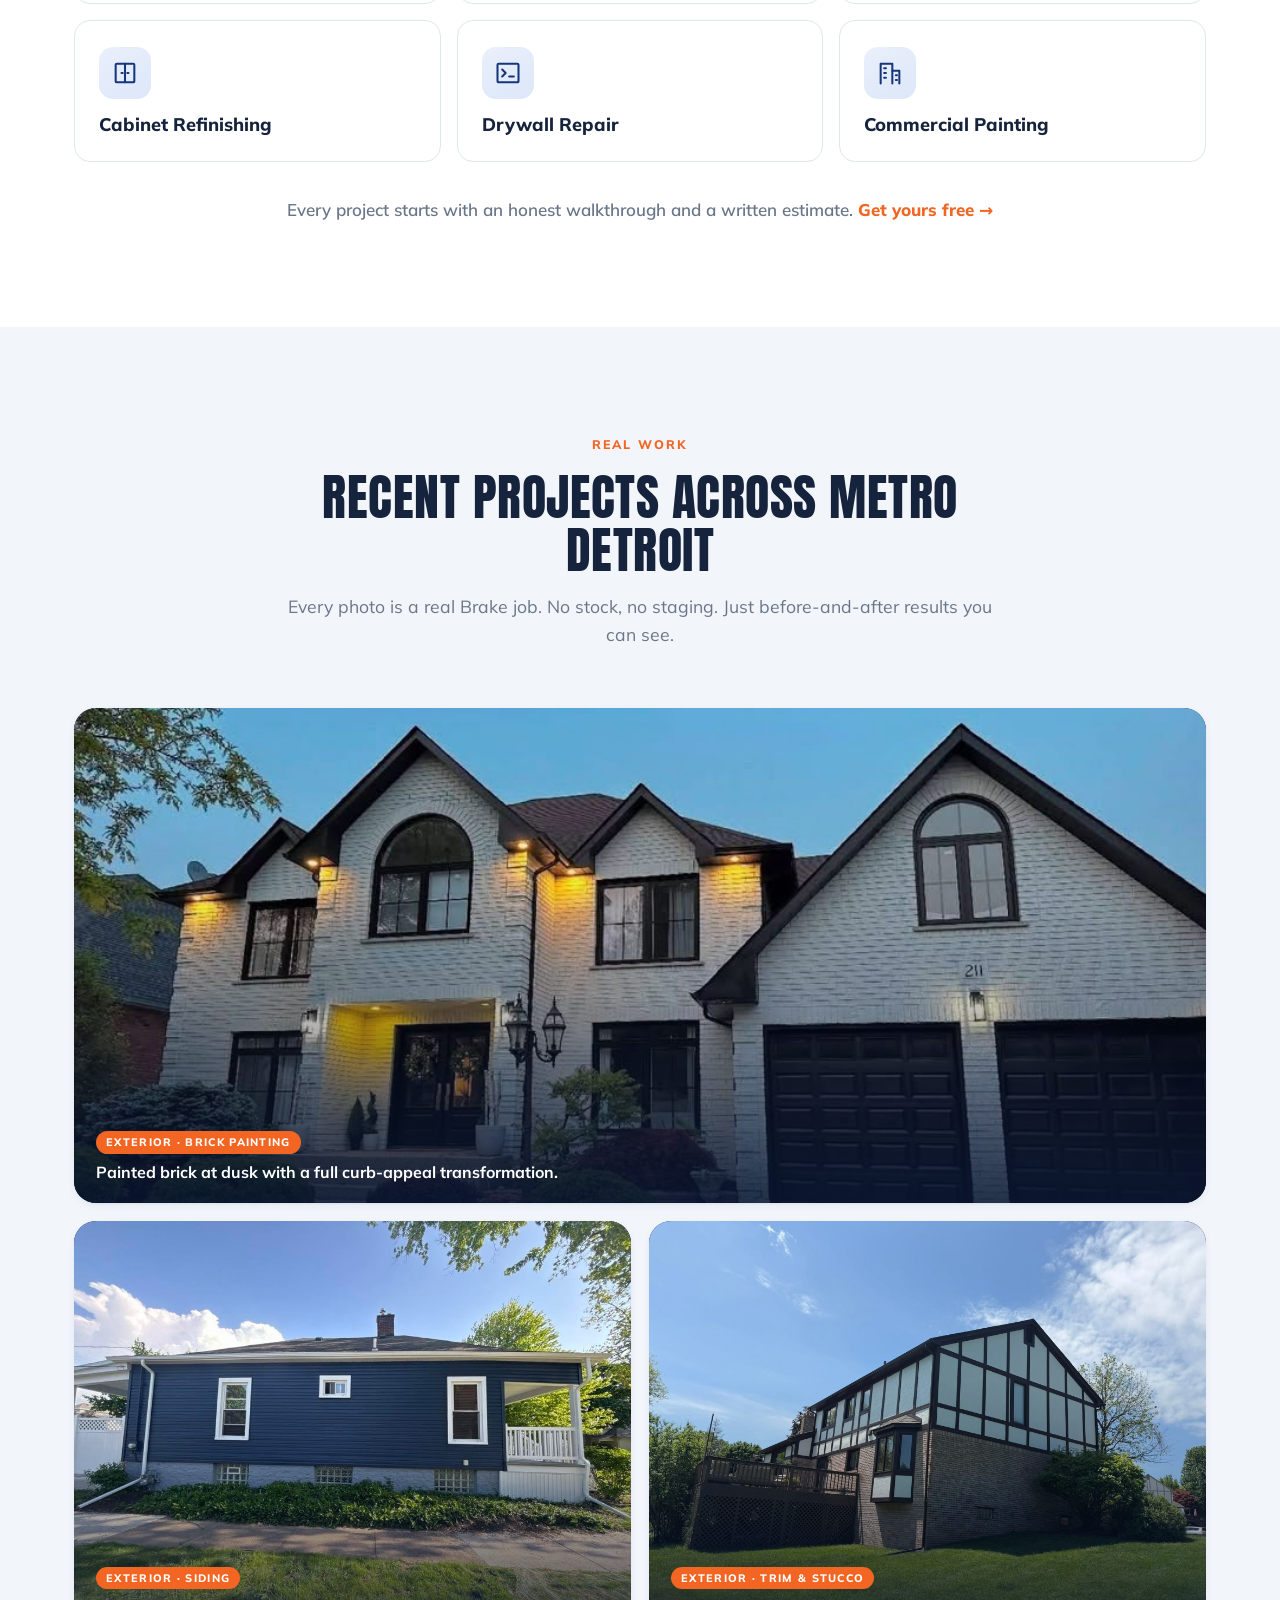
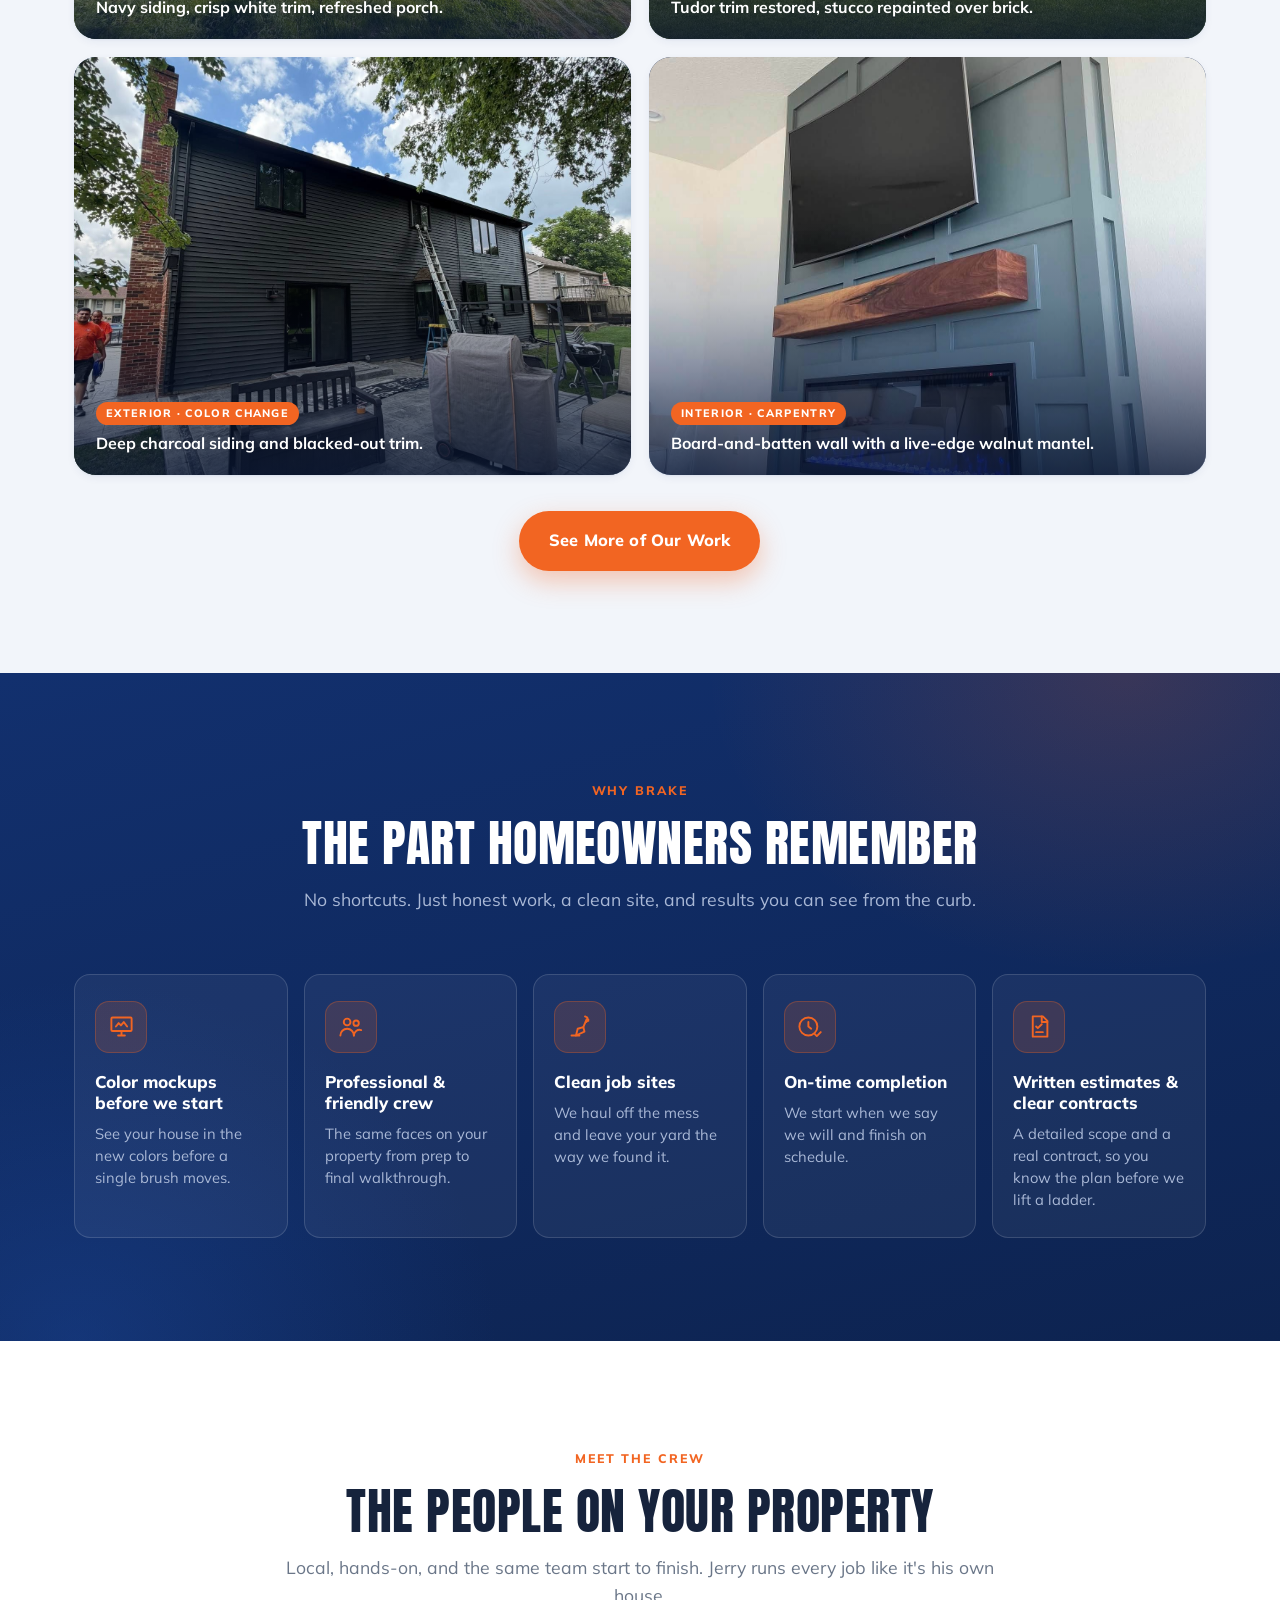
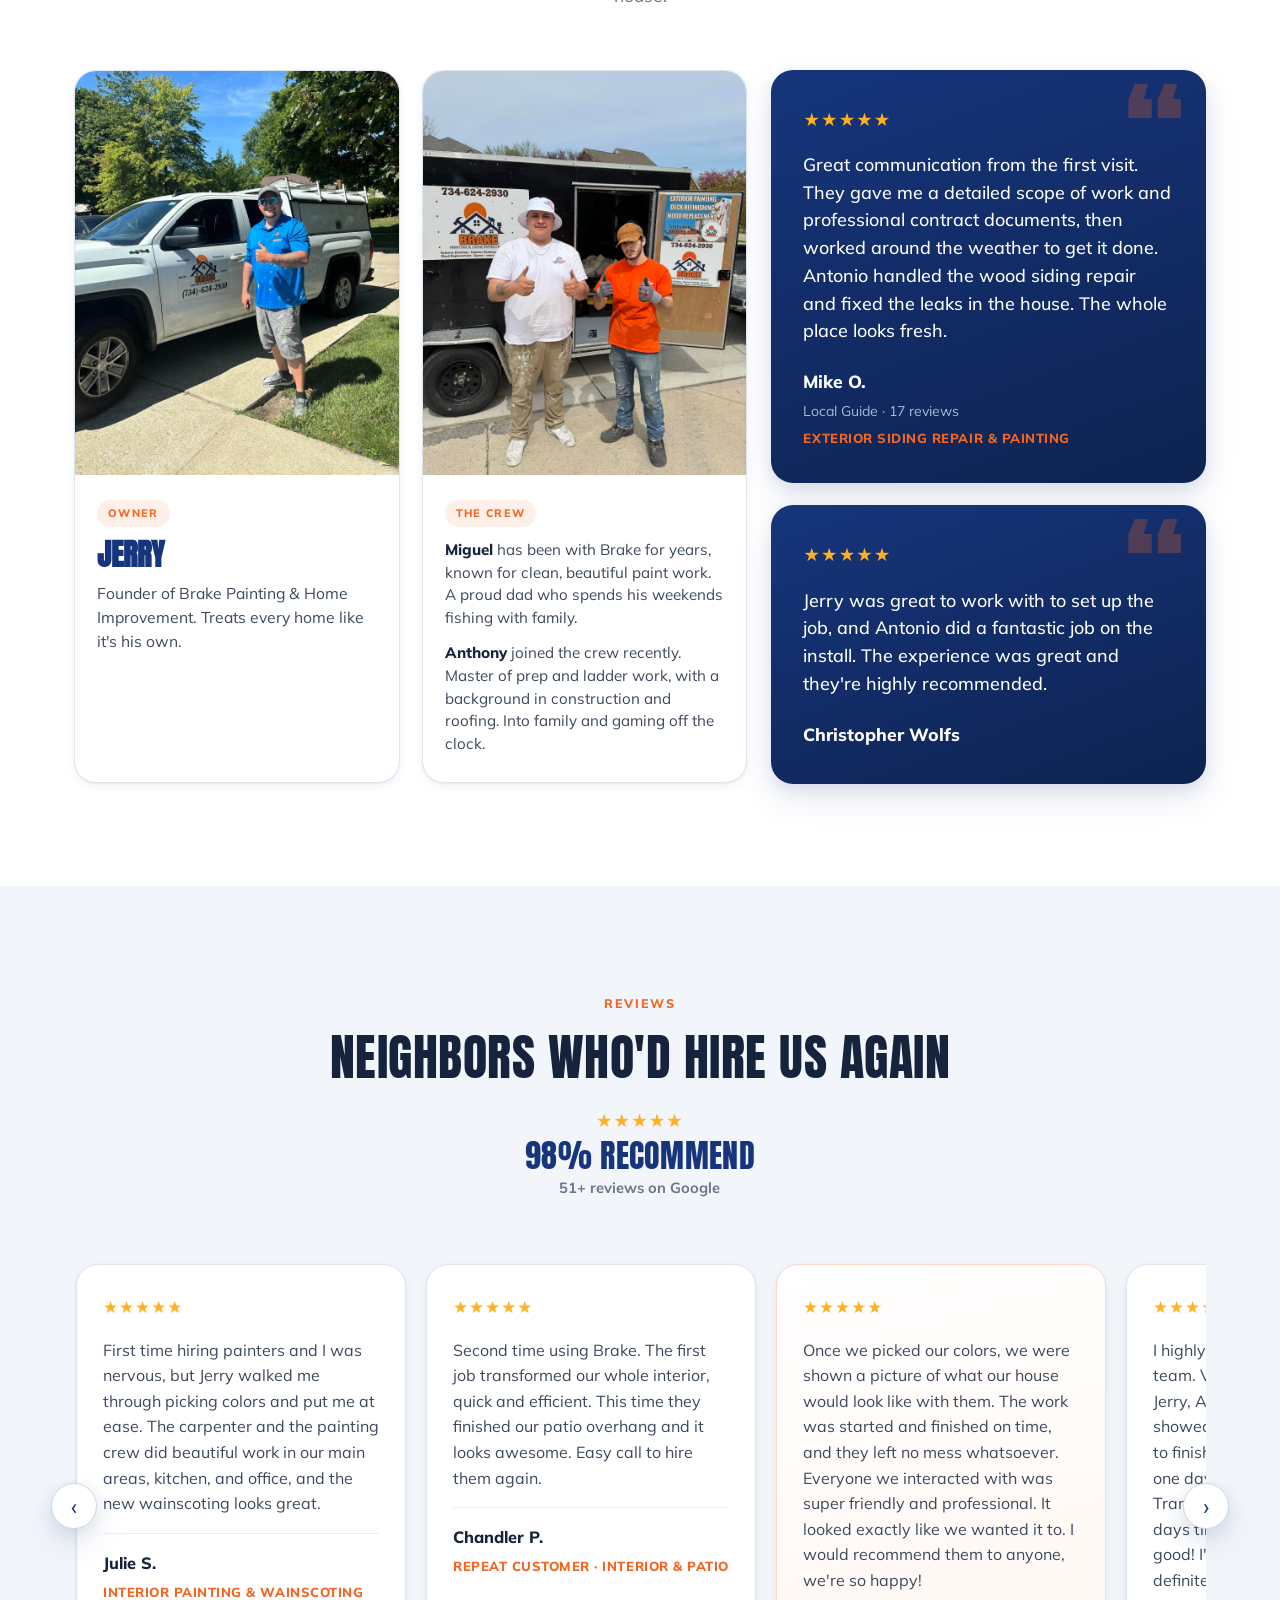
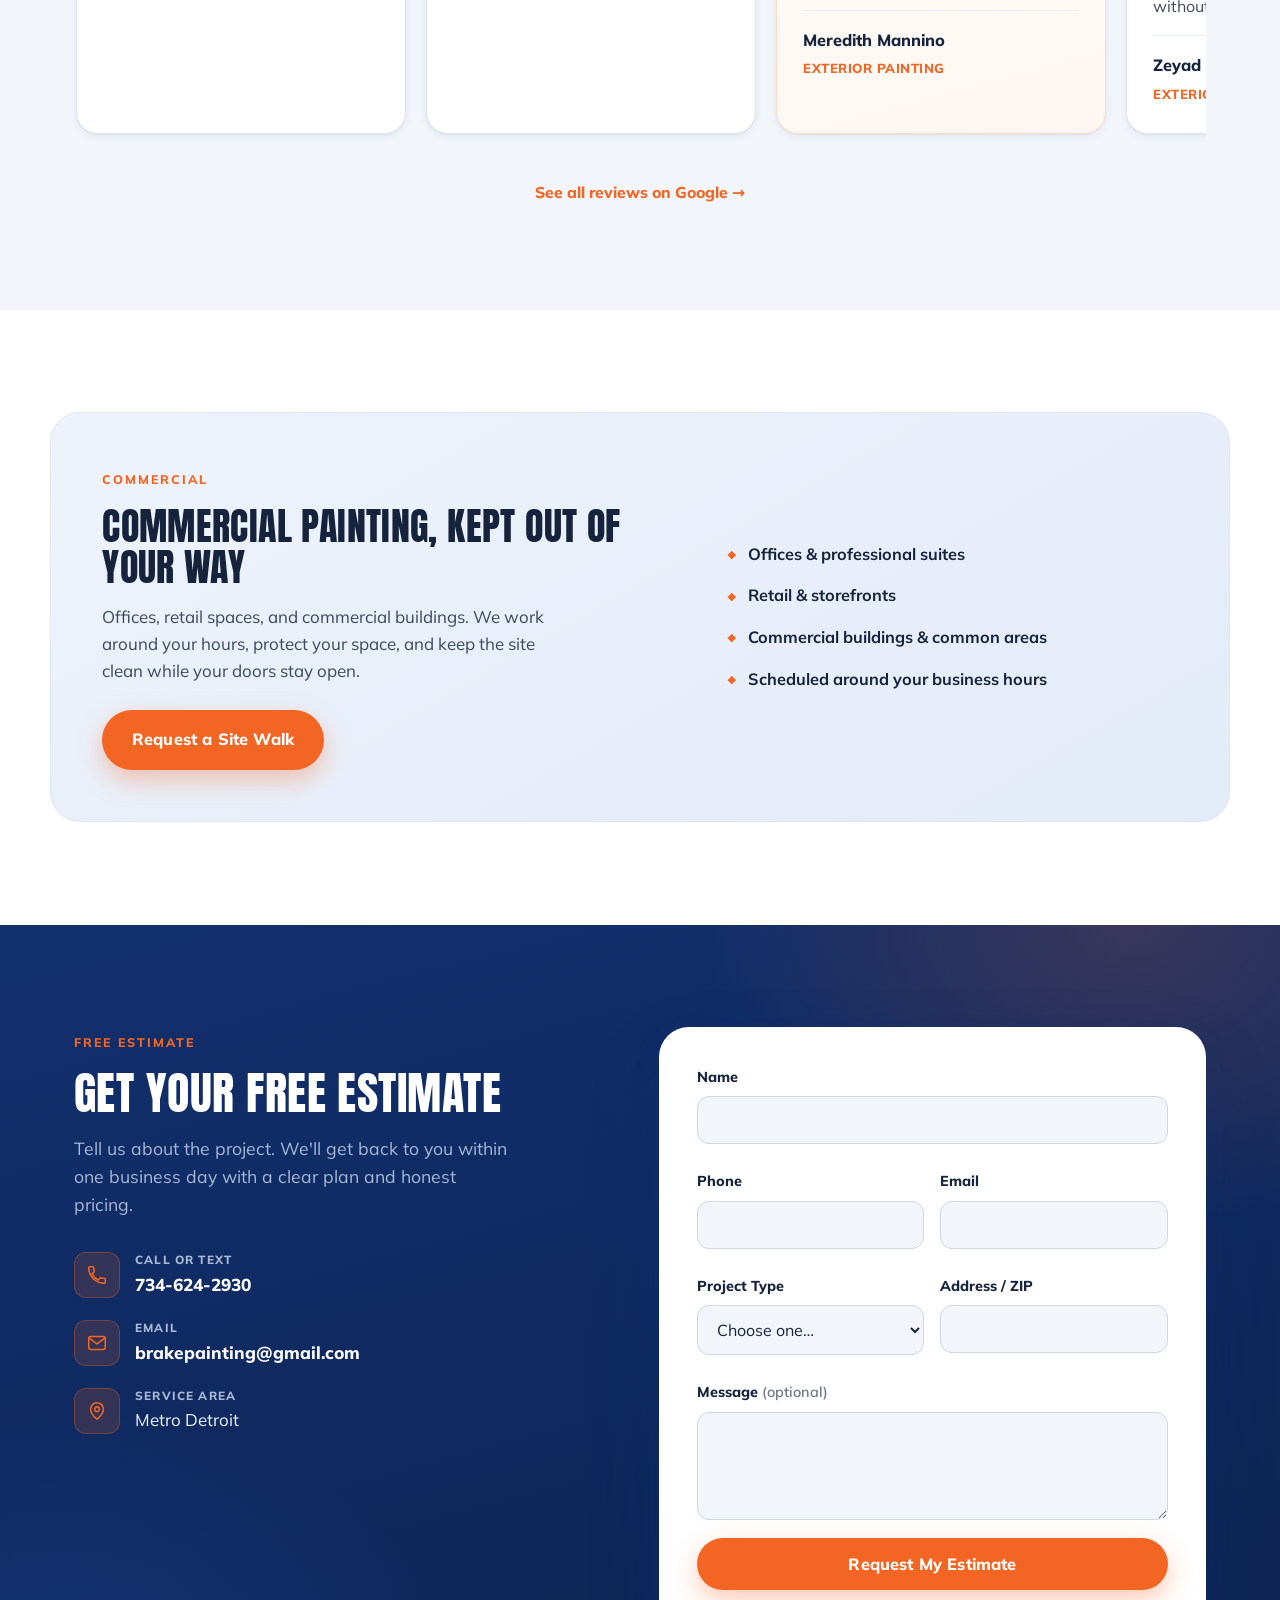
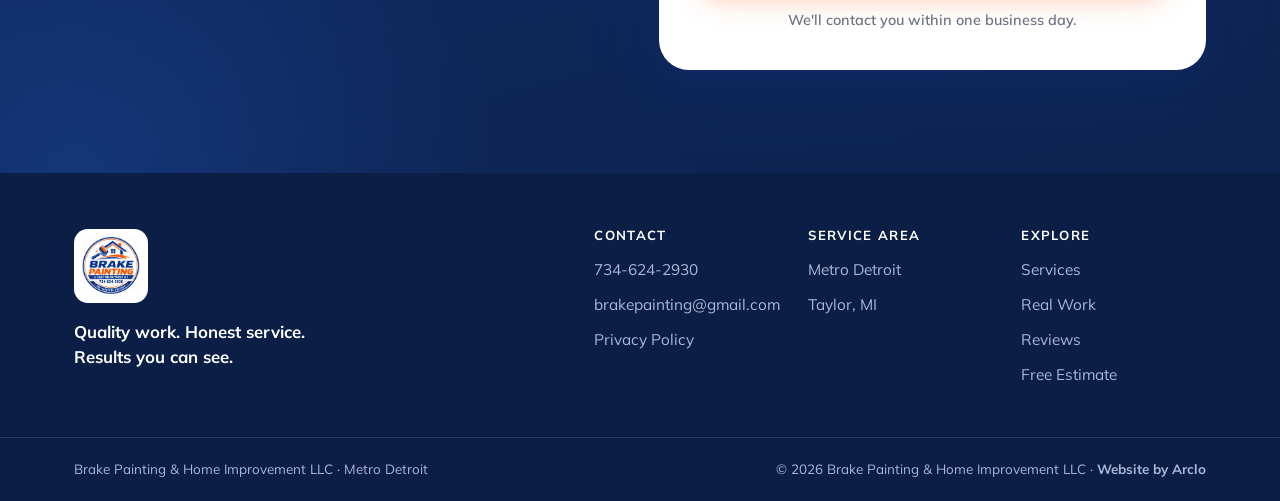
==== commit 311878ca: "Wire up the "See all reviews on Google" link Replace the #reviews-link placeholder with Jerry's actu" ====
--- a/index.html
+++ b/index.html
@@ -440,8 +440,7 @@
         </div>
 
         <p class="reviews-more">
-          <!-- TODO(client): replace # with Jerry's Google review share link (g.page/r/...) -->
-          <a href="#reviews-link">See all reviews on Google &rarr;</a>
+          <a href="https://maps.app.goo.gl/gh8oxD4dM2tP9dSU8" target="_blank" rel="noopener">See all reviews on Google &rarr;</a>
         </p>
       </div>
     </section>
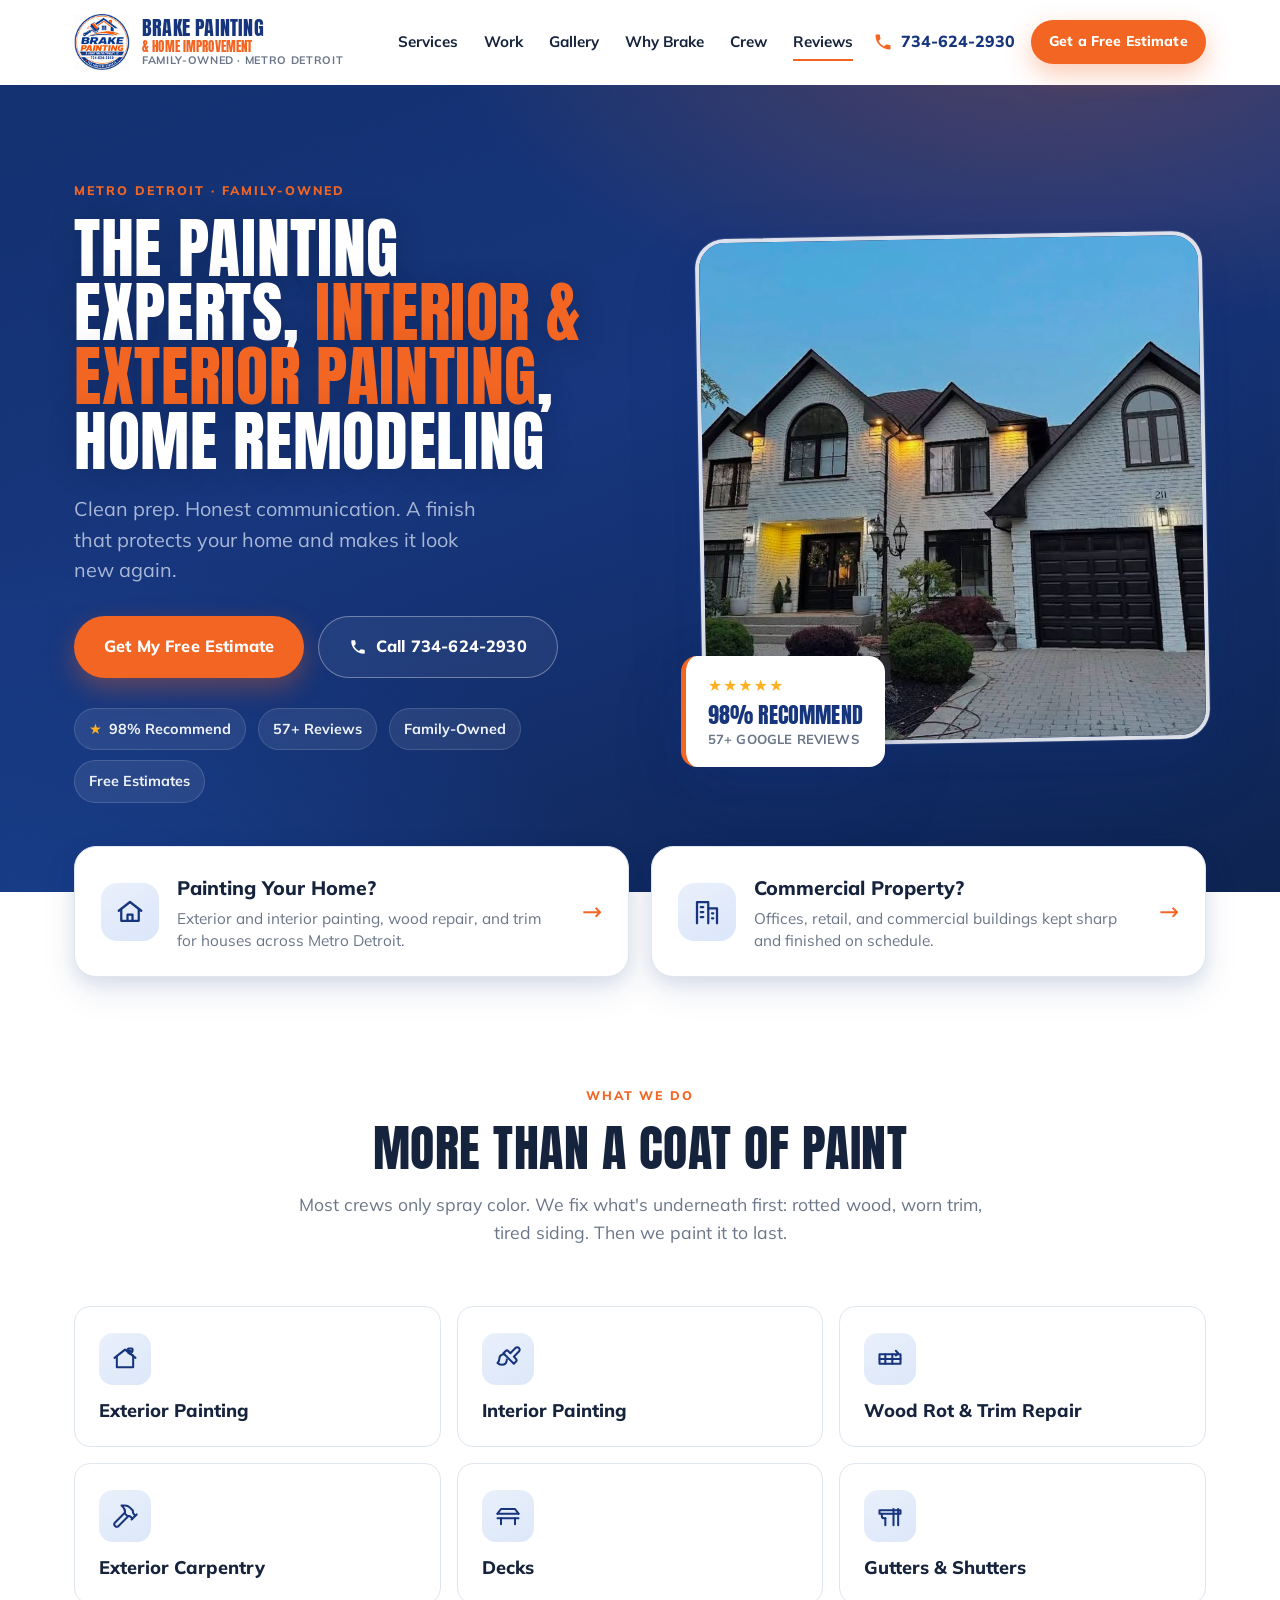
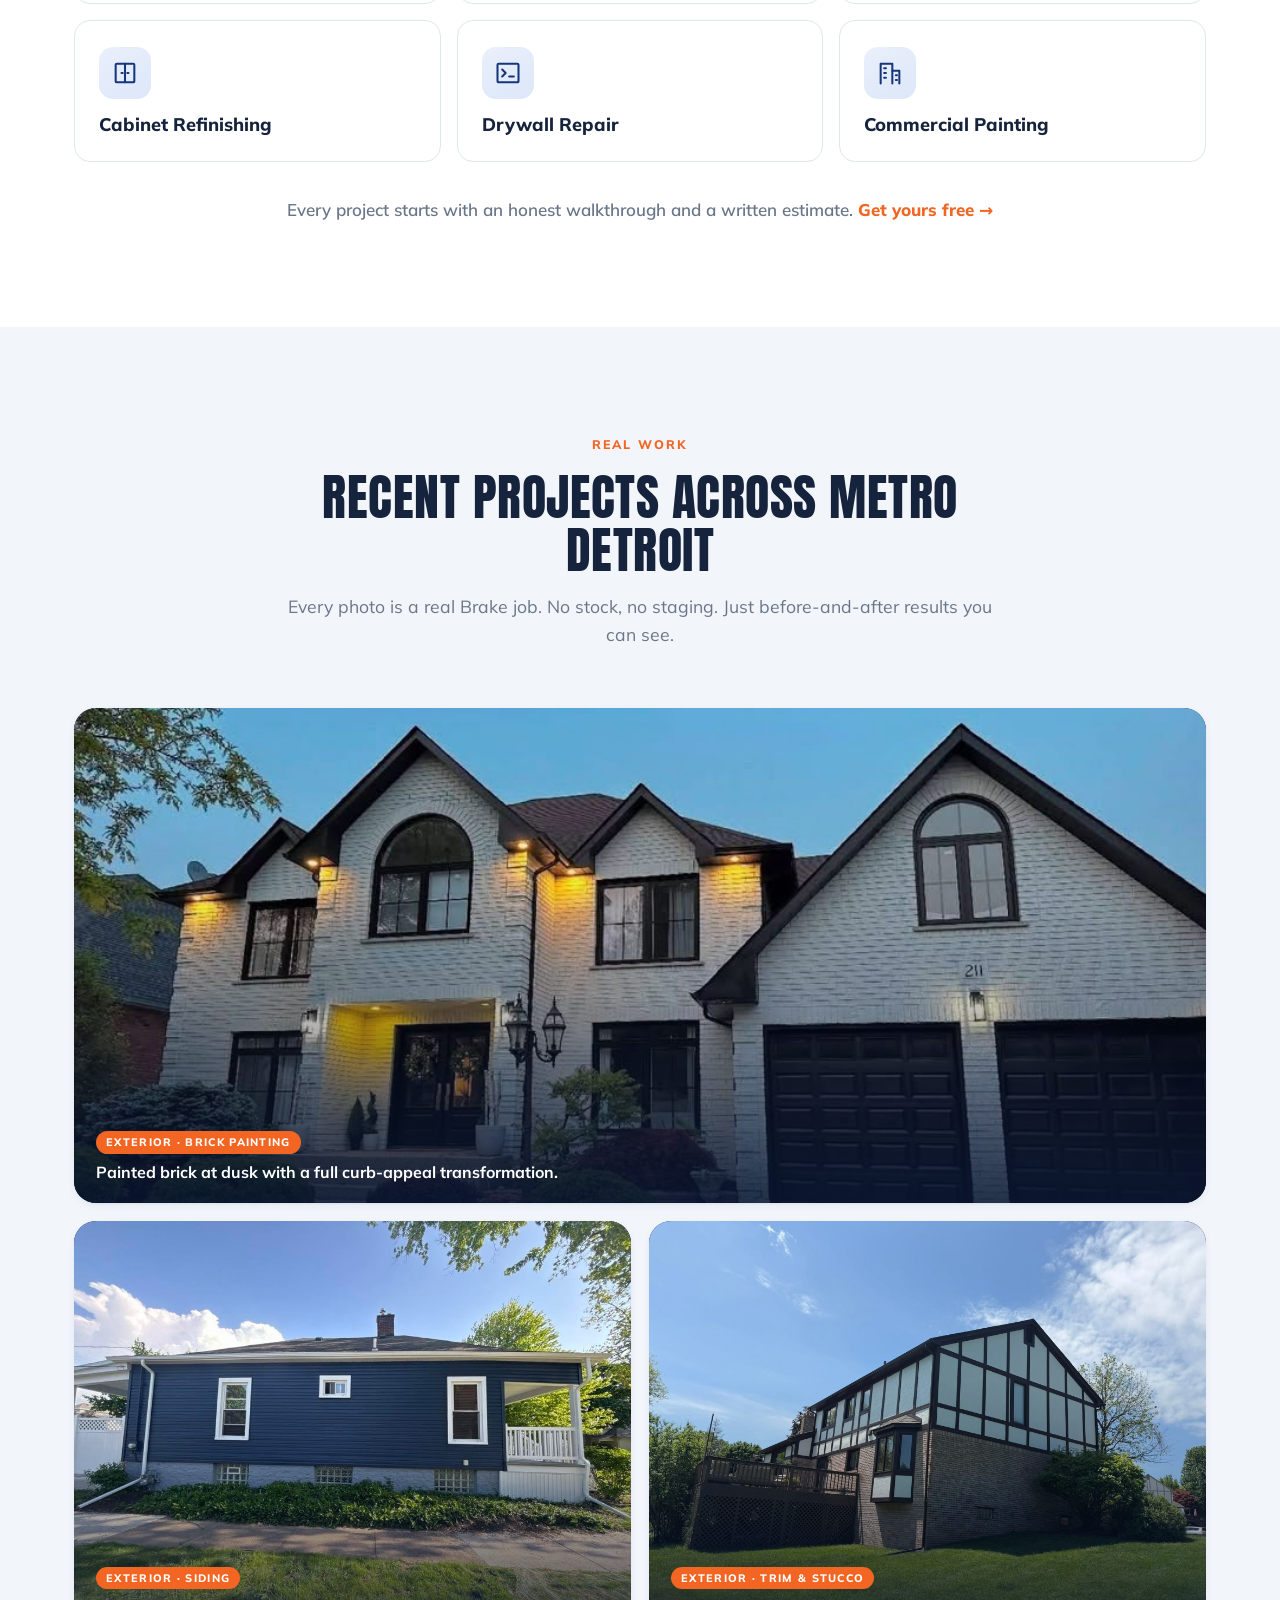
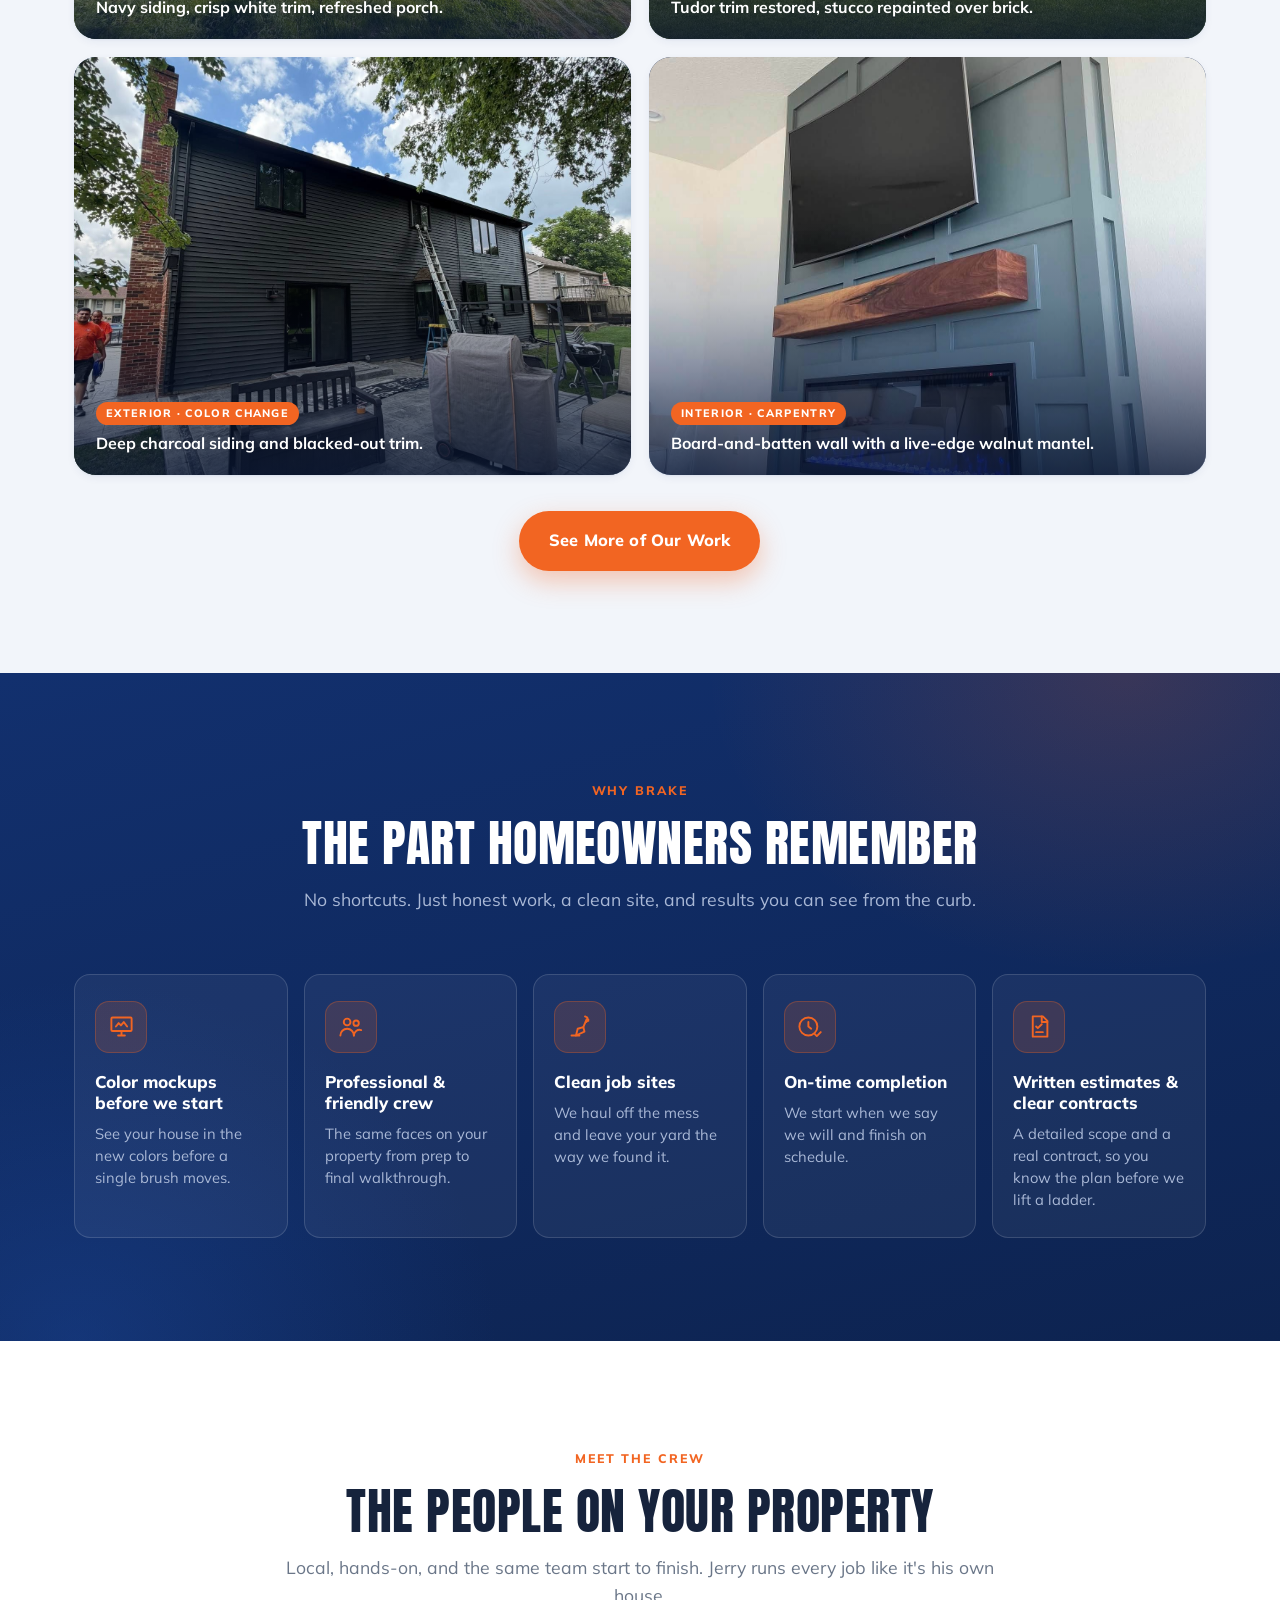
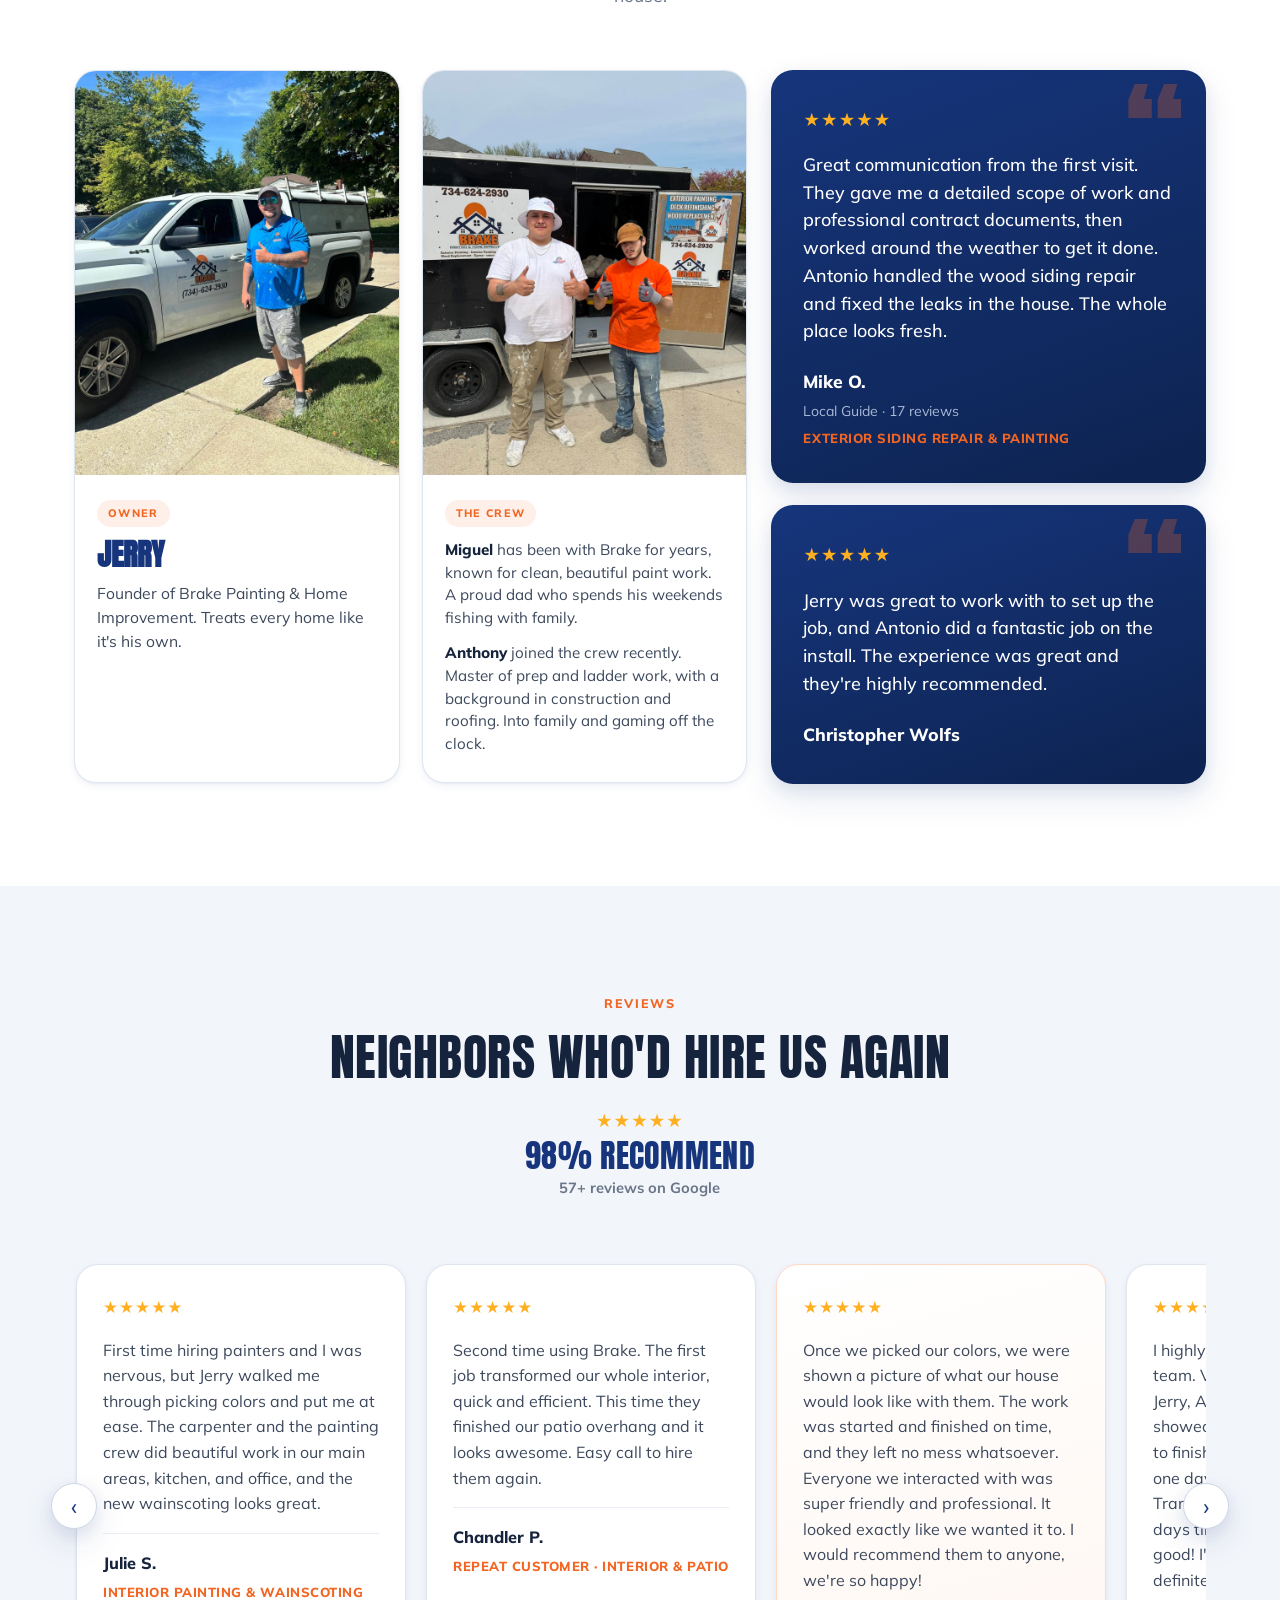
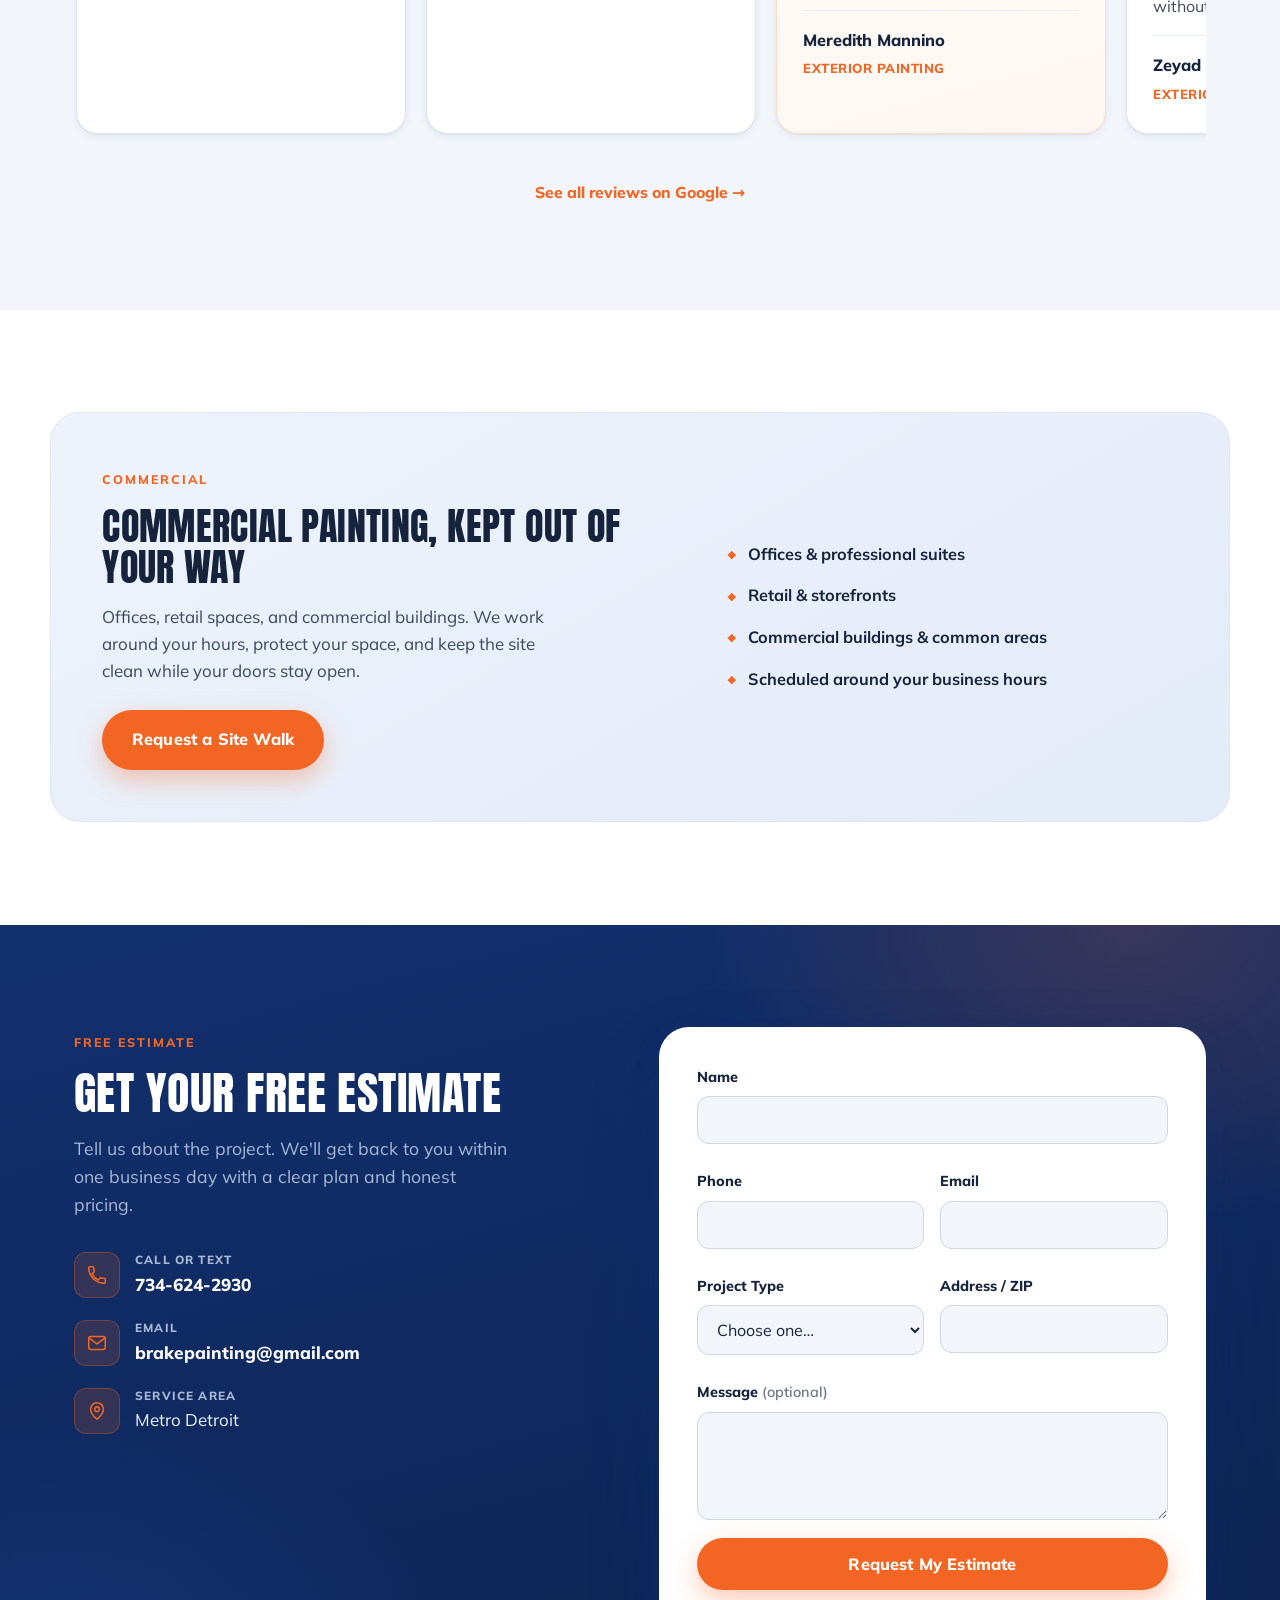
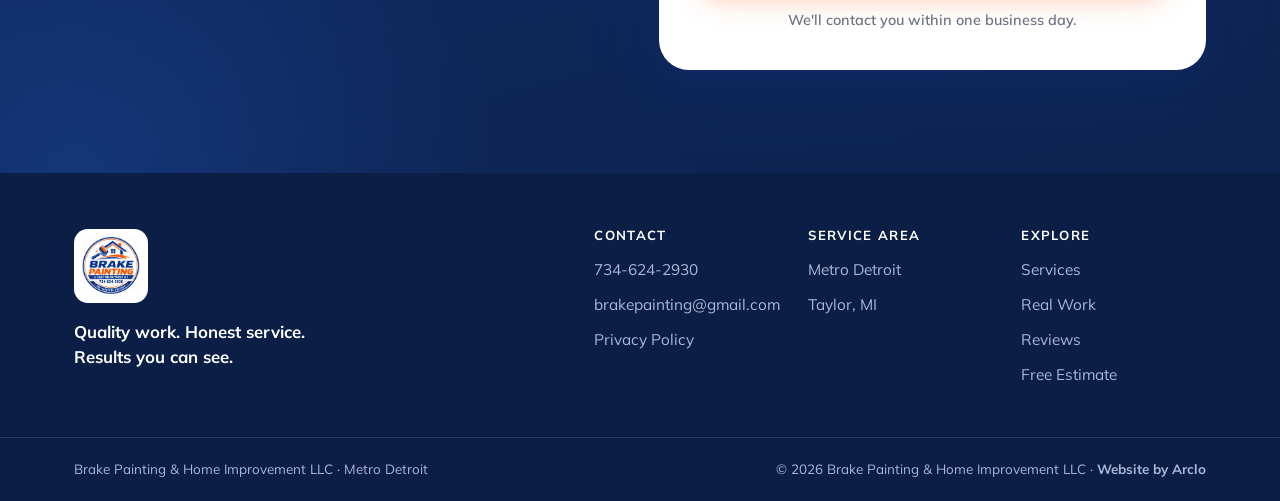
==== commit 0fc9d4bb: "Update review count to 57 Co-Authored-By: Claude Sonnet 5.5 <noreply@anthropic.com>" ====
--- a/index.html
+++ b/index.html
@@ -4,7 +4,7 @@
   <meta charset="utf-8" />
   <meta name="viewport" content="width=device-width, initial-scale=1" />
   <title>Brake Painting &amp; Home Improvement | Metro Detroit Painting, Wood Rot &amp; Trim Repair</title>
-  <meta name="description" content="Family-owned exterior painting, wood rot repair, and trim restoration in Metro Detroit. Interior painting, carpentry, and commercial work. 98% recommend, 51+ reviews. Free estimates. Call 734-624-2930." />
+  <meta name="description" content="Family-owned exterior painting, wood rot repair, and trim restoration in Metro Detroit. Interior painting, carpentry, and commercial work. 98% recommend, 57+ reviews. Free estimates. Call 734-624-2930." />
   <meta name="theme-color" content="#16357C" />
   <meta name="robots" content="index, follow" />
   <link rel="canonical" href="https://brakepaintingandhomeimprovement.com/" />
@@ -126,7 +126,7 @@
           </div>
           <ul class="proof-strip" aria-label="Trust highlights">
             <li><span class="stars" aria-hidden="true">★</span> 98% Recommend</li>
-            <li>51+ Reviews</li>
+            <li>57+ Reviews</li>
             <li>Family-Owned</li>
             <li>Free Estimates</li>
           </ul>
@@ -139,7 +139,7 @@
           <div class="hero-badge">
             <span class="stars stars-lg" aria-hidden="true">★★★★★</span>
             <strong>98% Recommend</strong>
-            <span>51+ Google reviews</span>
+            <span>57+ Google reviews</span>
           </div>
         </div>
       </div>
@@ -384,7 +384,7 @@
           <div class="rating-stat">
             <span class="stars stars-lg" aria-hidden="true">★★★★★</span>
             <strong>98% recommend</strong>
-            <span>51+ reviews on Google</span>
+            <span>57+ reviews on Google</span>
           </div>
         </div>
 
@@ -440,7 +440,7 @@
         </div>
 
         <p class="reviews-more">
-          <a href="https://maps.app.goo.gl/gh8oxD4dM2tP9dSU8" target="_blank" rel="noopener">See all reviews on Google &rarr;</a>
+          <a href="https://www.google.com/search?q=brake+painting+%26+home+improvement&amp;oq=brake&amp;gs_lcrp=EgZjaHJvbWUqCAgBEEUYJxg7MgYIABBFGDwyCAgBEEUYJxg7MgYIAhBFGDkyBggDEEUYOzITCAQQLhjHARixAxjJAxjRAxiABDINCAUQLhivARjHARiABDIGCAYQRRg8MgYIBxBFGDzSAQgyMTgzajBqN6gCALACAA&amp;sourceid=chrome&amp;source=chrome.ob&amp;ie=UTF-8#lrd=0x69b83e0e81ebf735:0x487f26612d86bc1f,1,,,," target="_blank" rel="noopener">See all reviews on Google &rarr;</a>
         </p>
       </div>
     </section>
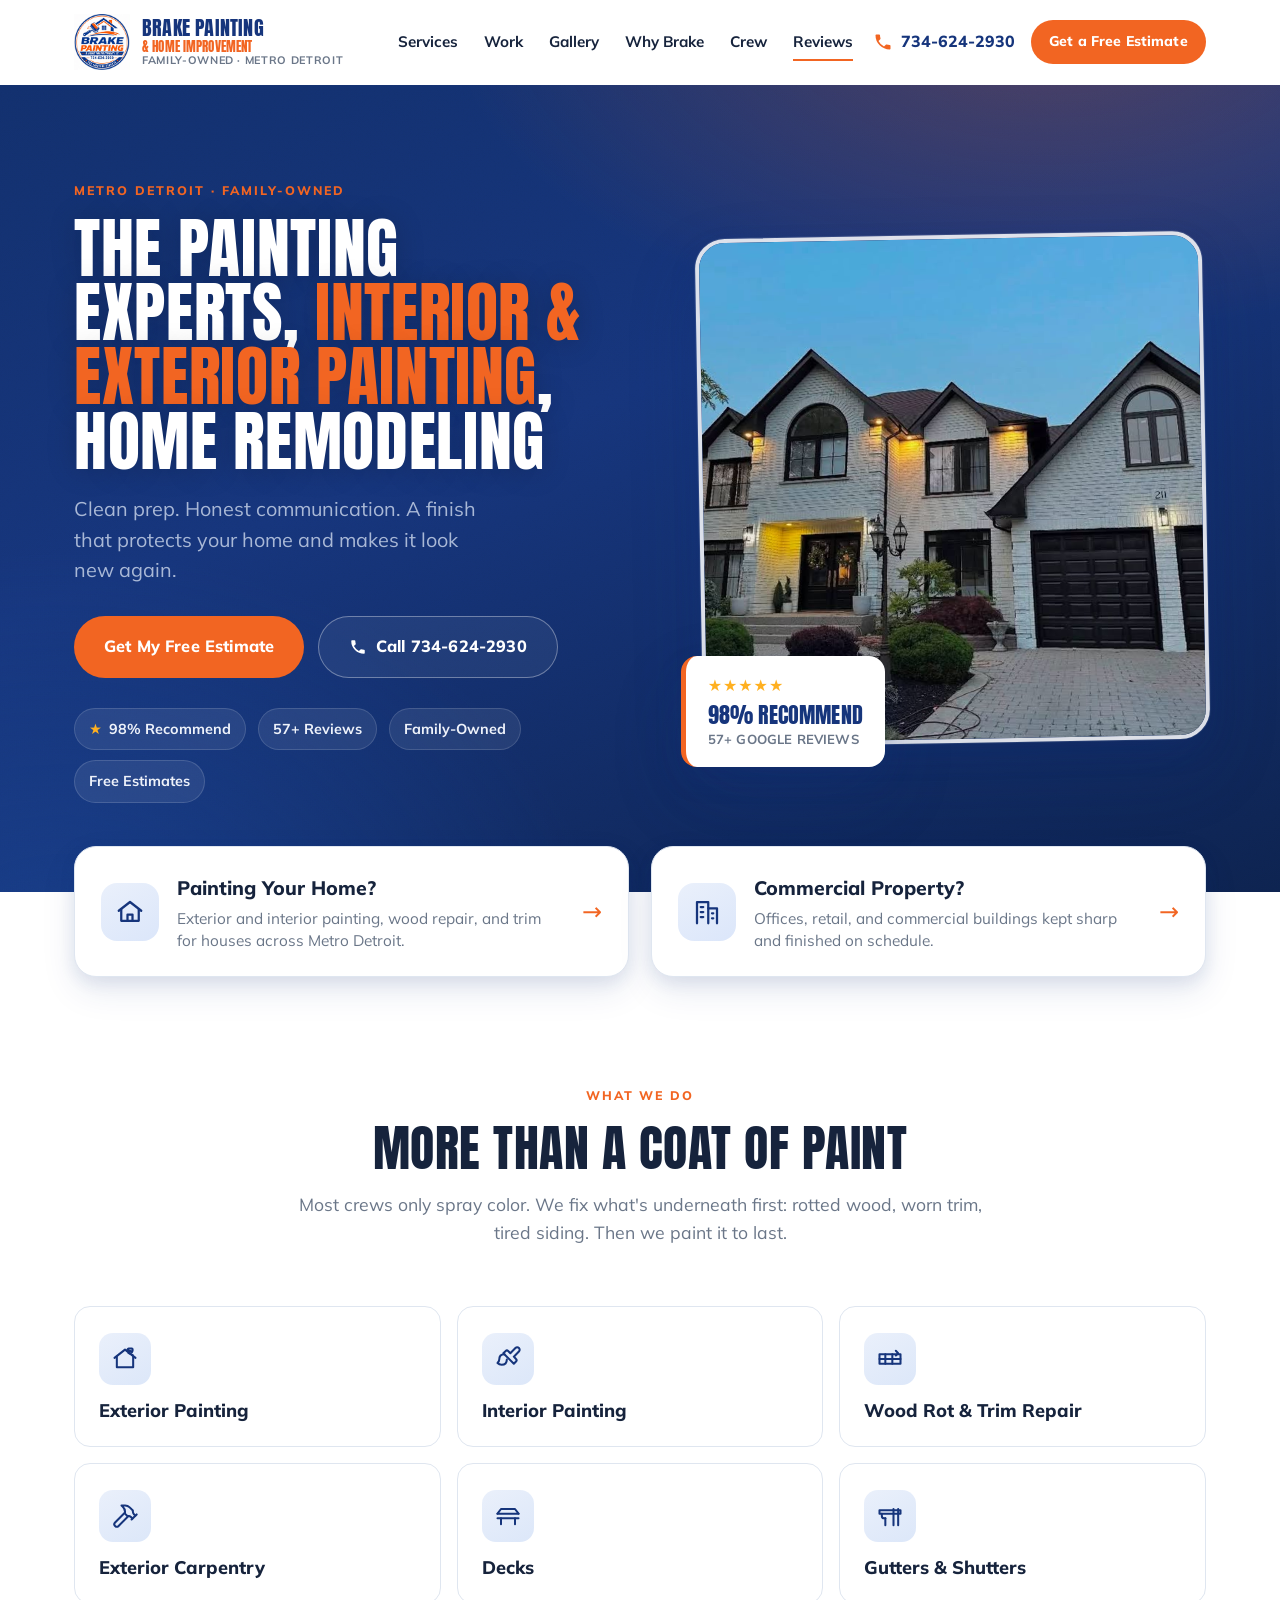
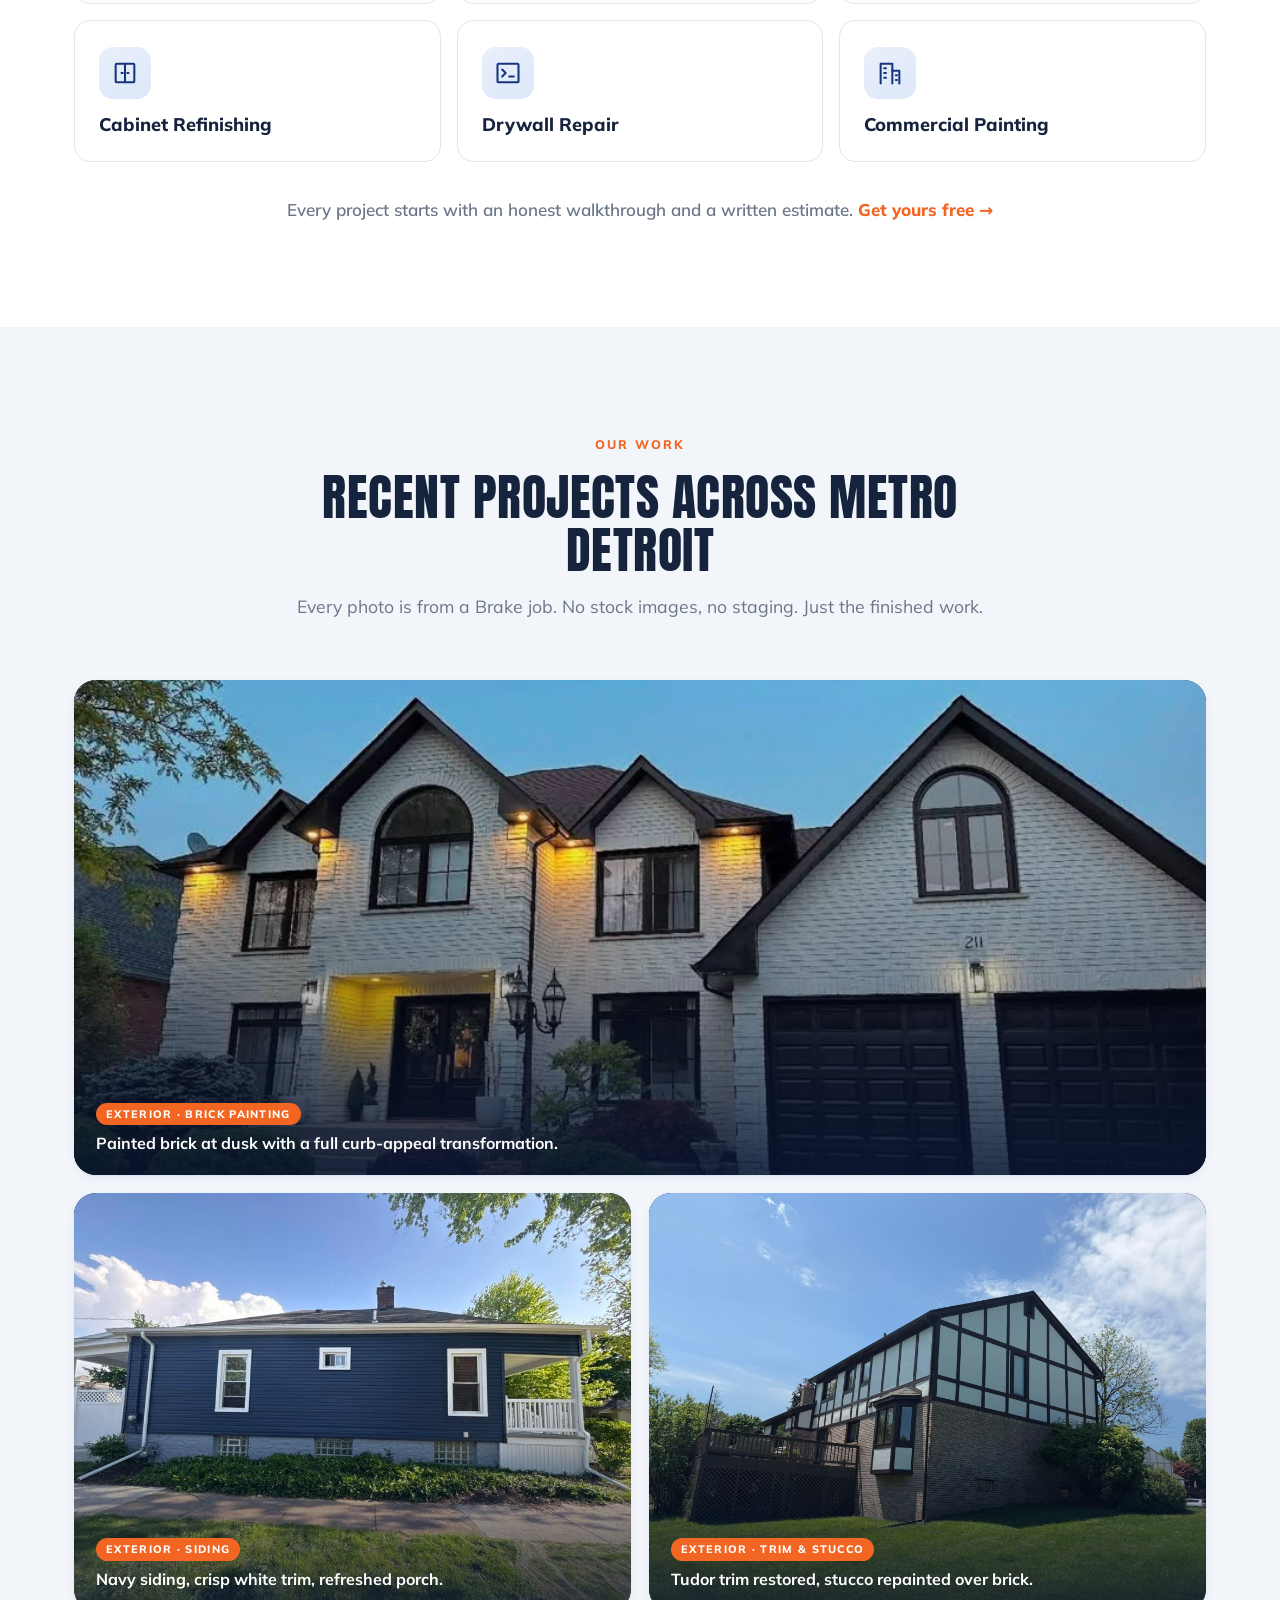
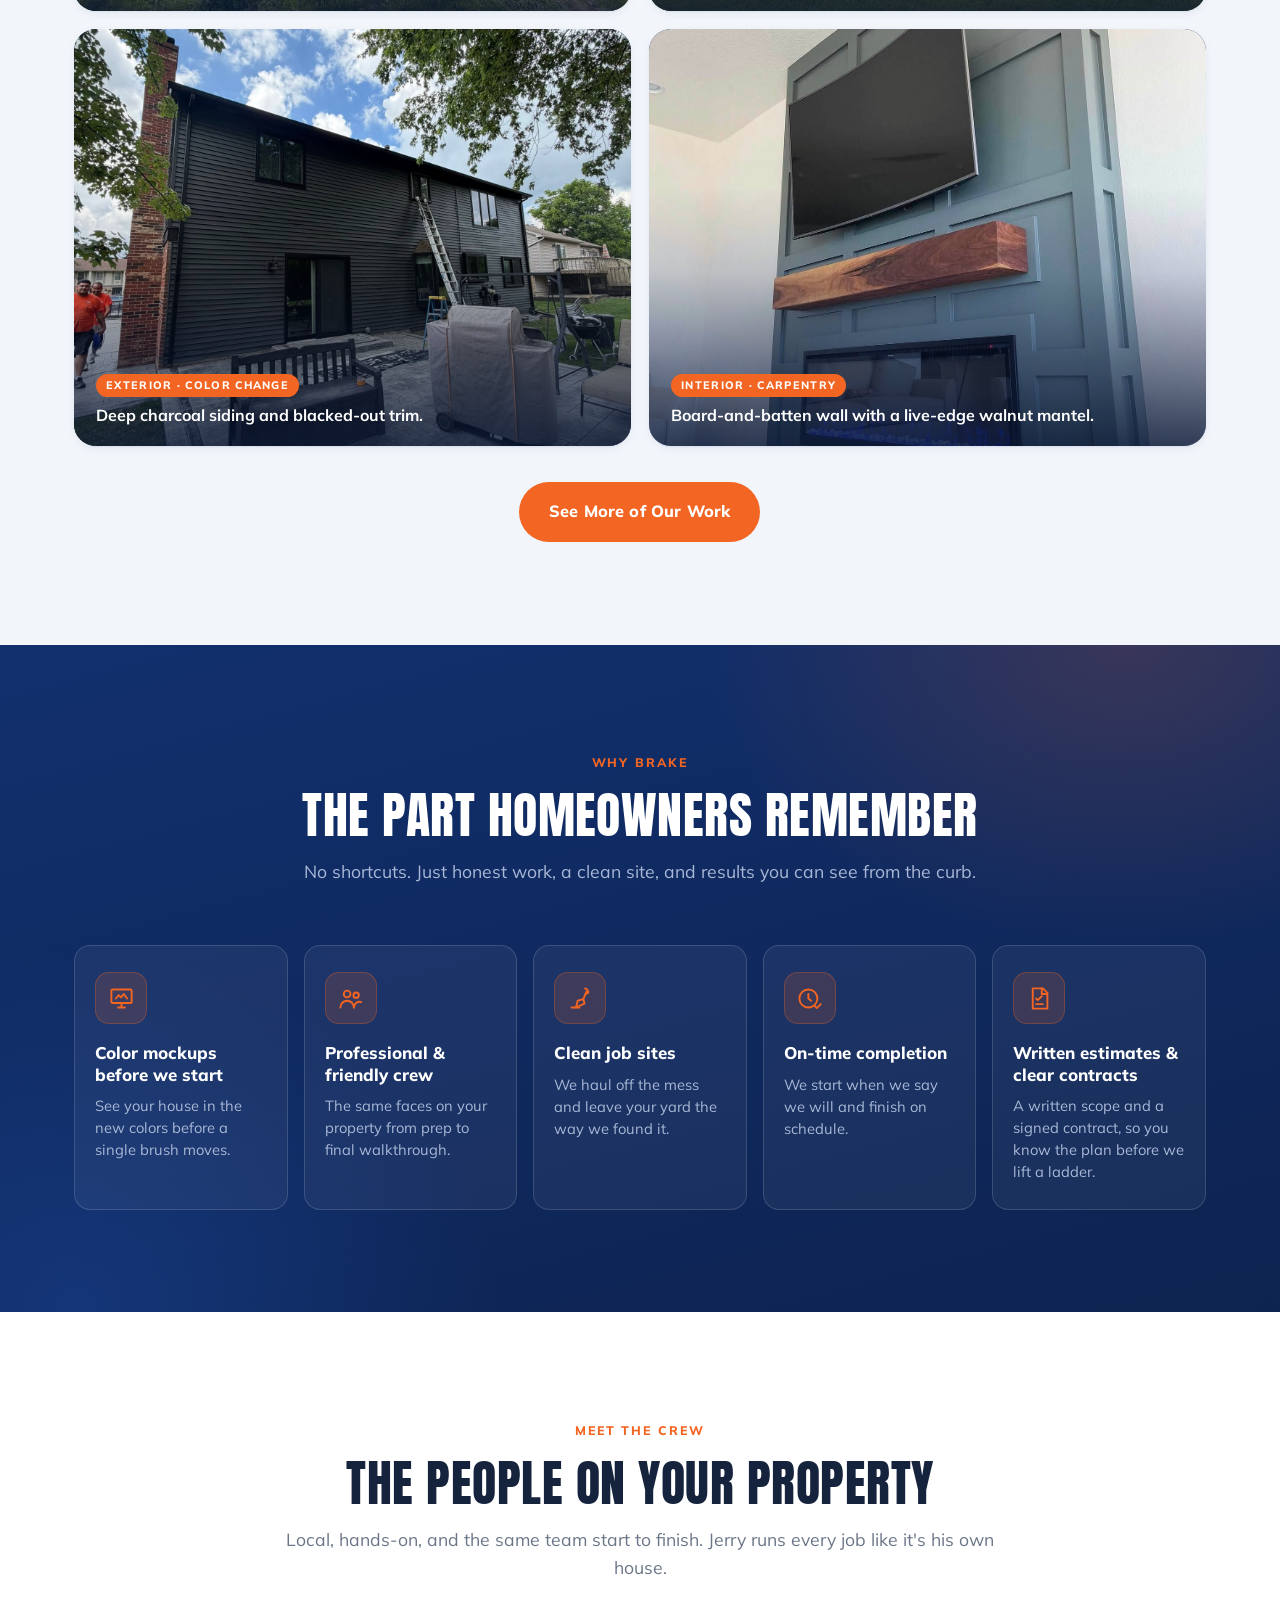
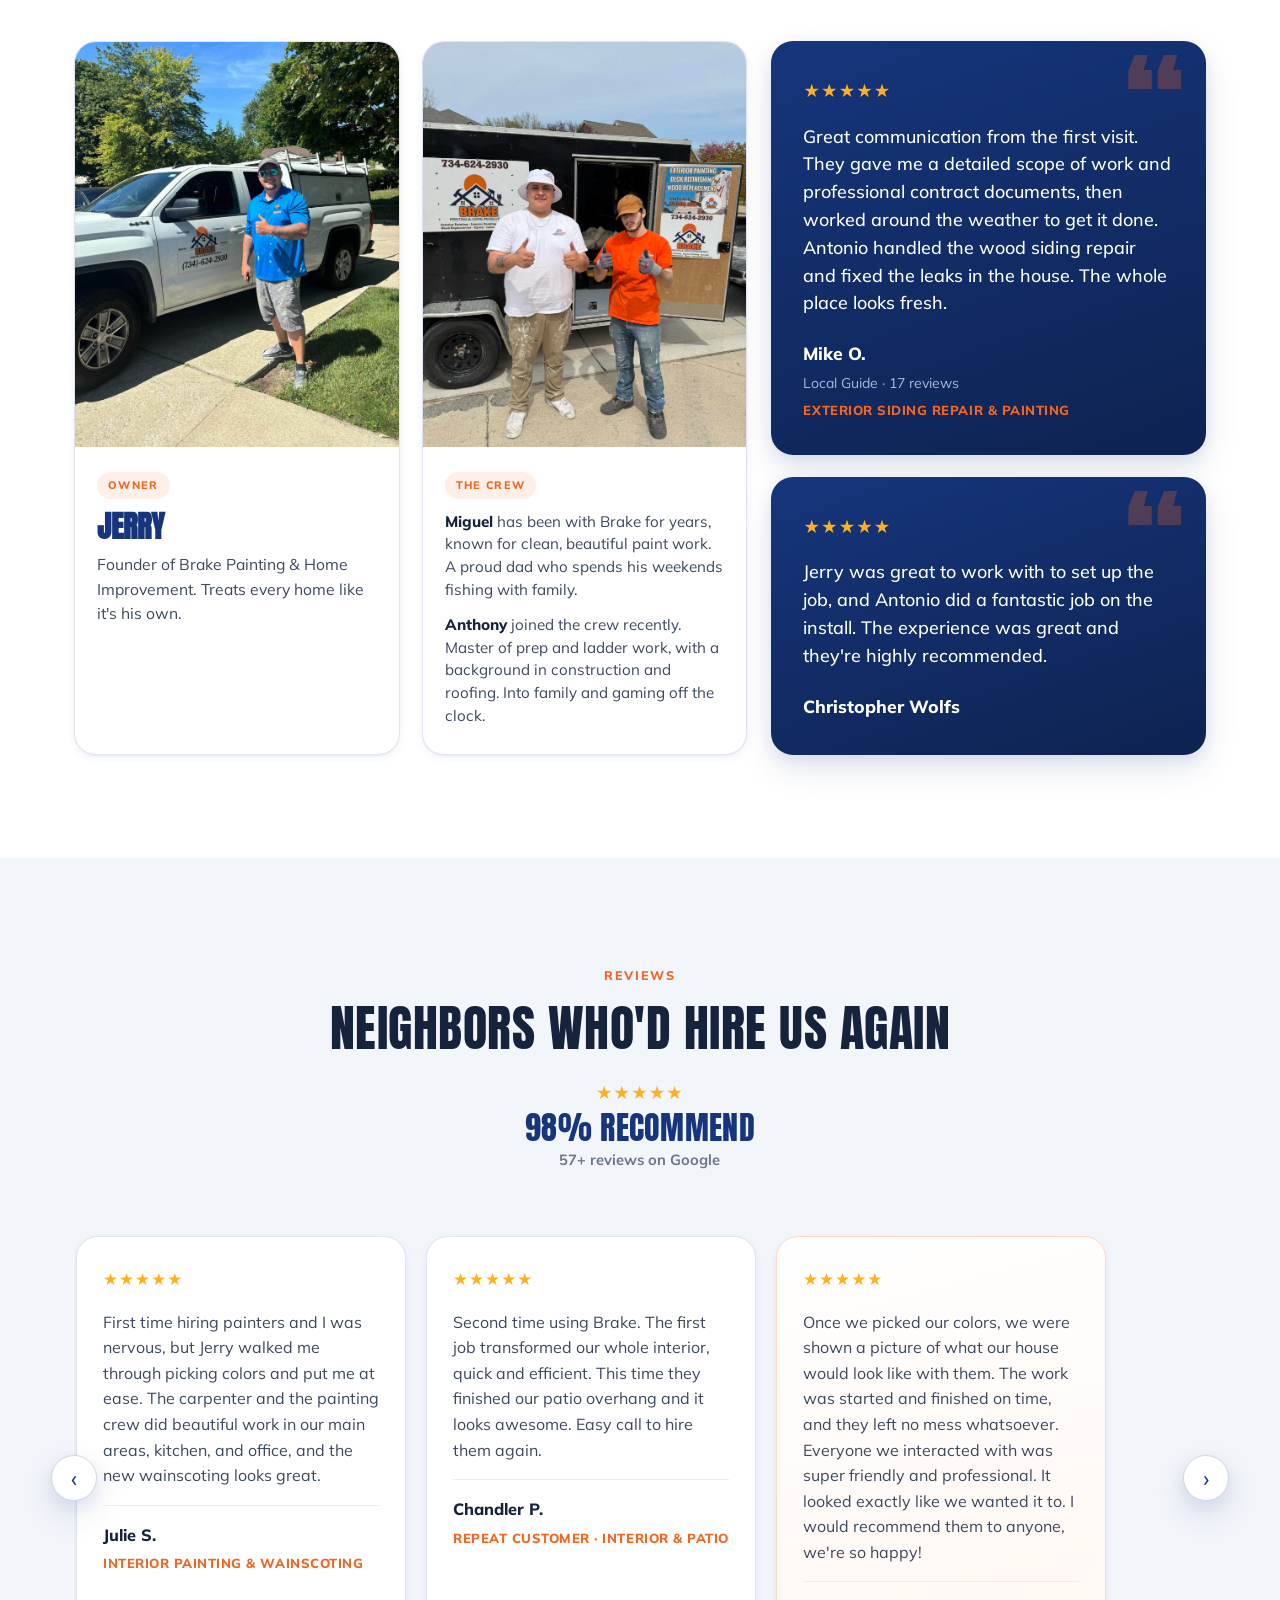
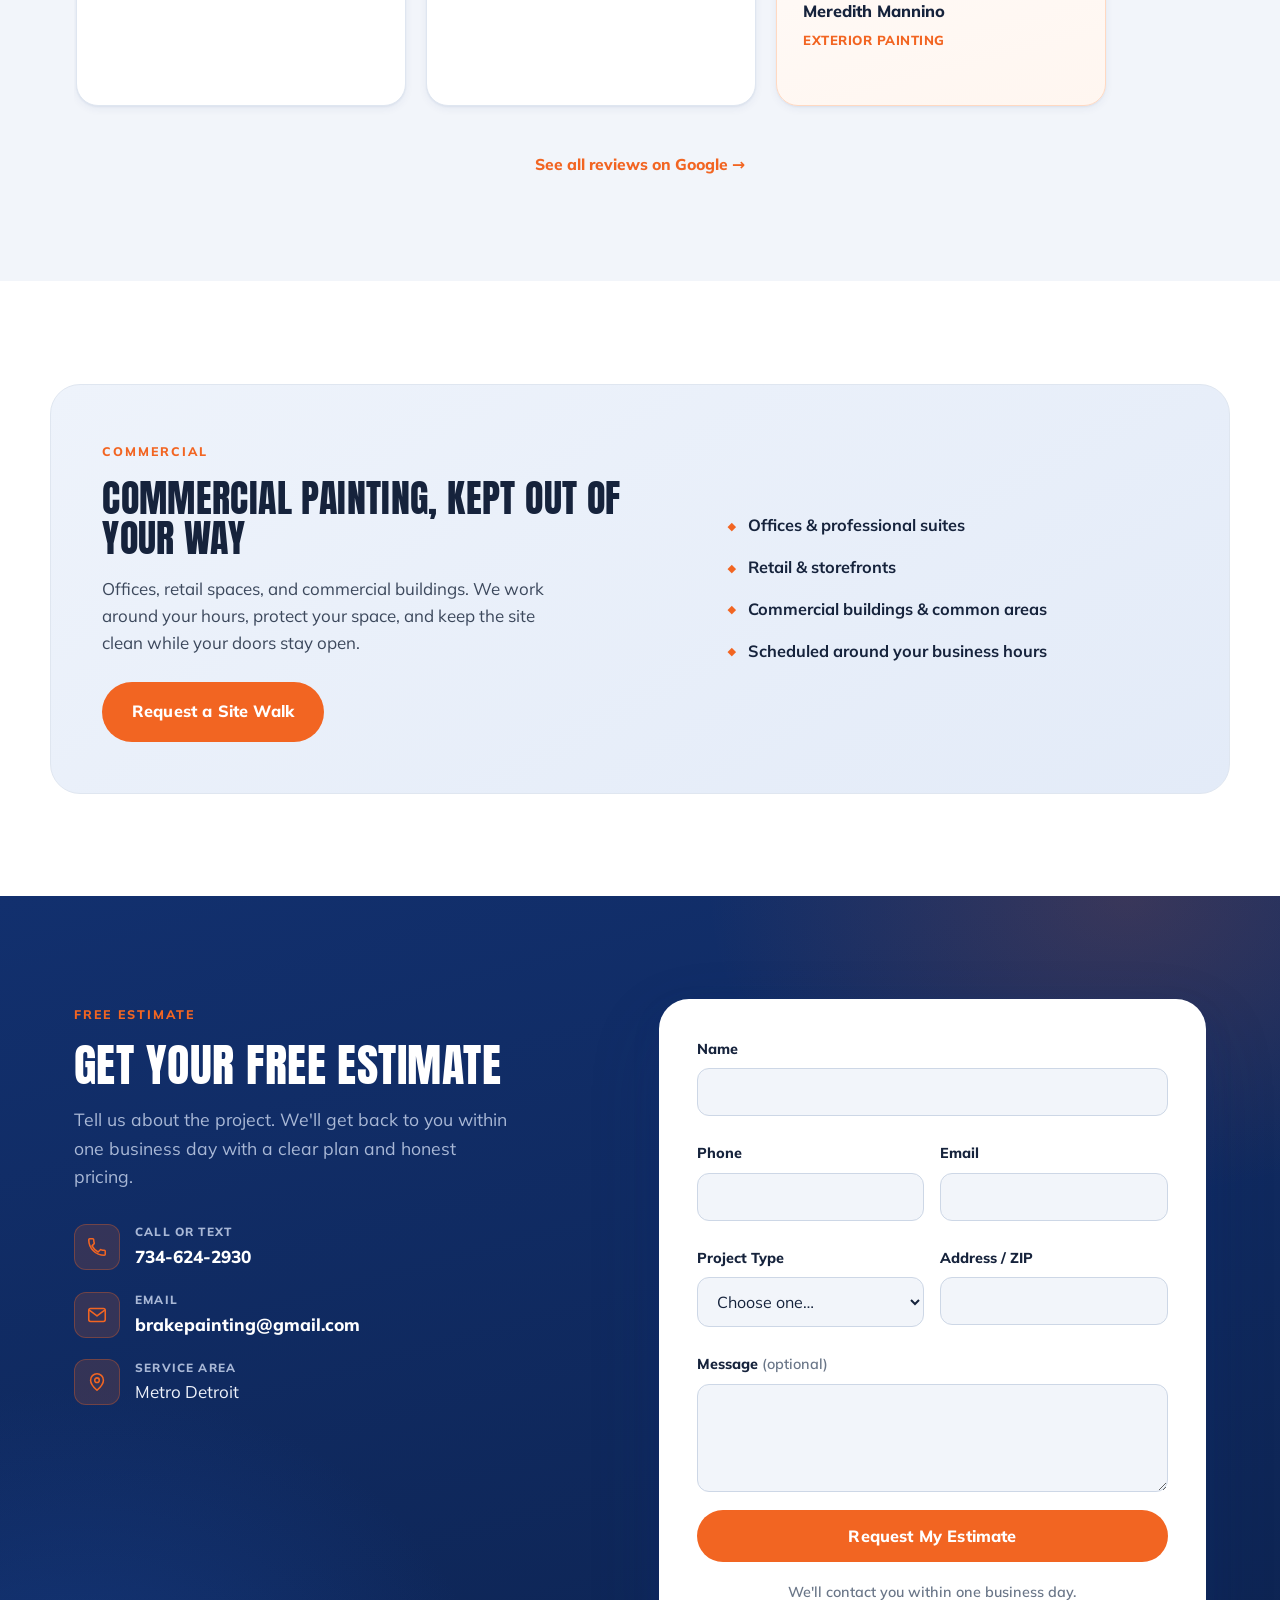
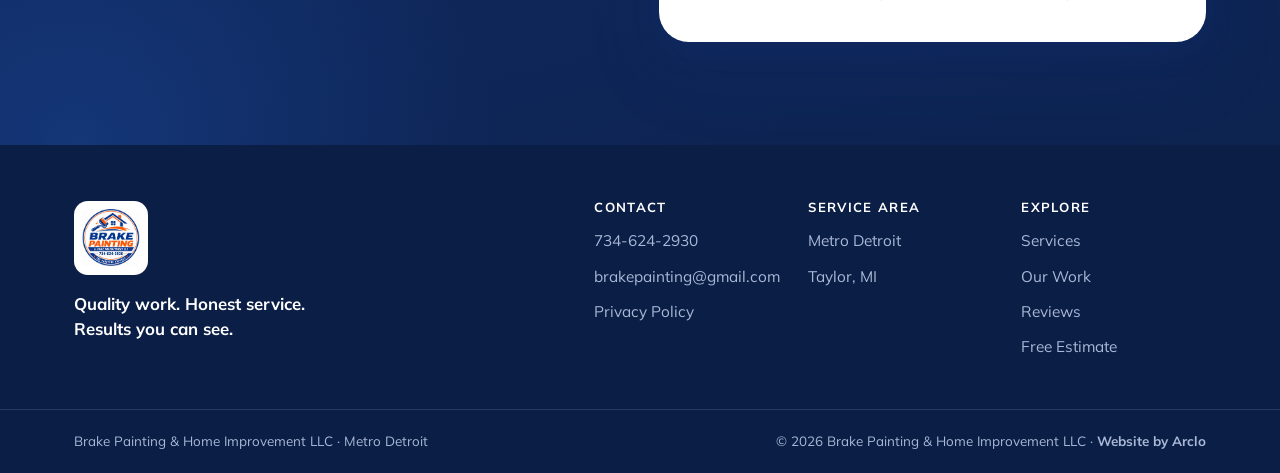
==== commit 4dd24712: "Remove the word 'real' from site copy and tighten wording Co-Authored-By: Claude Sonnet 5.5 <noreply" ====
--- a/index.html
+++ b/index.html
@@ -232,13 +232,13 @@
       </div>
     </section>
 
-    <!-- ============ REAL WORK / GALLERY ============ -->
+    <!-- ============ OUR WORK / GALLERY ============ -->
     <section class="section section-mist" id="work" aria-labelledby="work-h">
       <div class="wrap">
         <div class="section-head">
-          <span class="eyebrow">Real Work</span>
+          <span class="eyebrow">Our Work</span>
           <h2 id="work-h">Recent projects across Metro Detroit</h2>
-          <p class="section-lede">Every photo is a real Brake job. No stock, no staging. Just before-and-after results you can see.</p>
+          <p class="section-lede">Every photo is from a Brake job. No stock images, no staging. Just the finished work.</p>
         </div>
 
         <div class="gallery" id="gallery">
@@ -306,7 +306,7 @@
           <li class="why-card reveal">
             <span class="why-ico" aria-hidden="true"><svg viewBox="0 0 24 24"><path d="M6 3h9l4 4v14H6z"/><path d="M14 3v5h5"/><path d="M9 12l1.5 1.5L14 10"/><path d="M9 17h6"/></svg></span>
             <h3>Written estimates &amp; clear contracts</h3>
-            <p>A detailed scope and a real contract, so you know the plan before we lift a ladder.</p>
+            <p>A written scope and a signed contract, so you know the plan before we lift a ladder.</p>
           </li>
         </ul>
       </div>
@@ -567,7 +567,7 @@
         <div class="footer-col">
           <h4>Explore</h4>
           <a href="#services">Services</a>
-          <a href="#work">Real Work</a>
+          <a href="#work">Our Work</a>
           <a href="#reviews">Reviews</a>
           <a href="#contact">Free Estimate</a>
         </div>
--- a/styles.css
+++ b/styles.css
@@ -131,9 +131,8 @@
 .btn-primary {
   background: var(--orange);
   color: #fff;
-  box-shadow: var(--sh-orange);
-}
-.btn-primary:hover { background: var(--orange-600); transform: translateY(-2px); box-shadow: 0 14px 32px rgba(242,101,34,.42); }
+}
+.btn-primary:hover { background: var(--orange-600); transform: translateY(-2px); }
 
 .btn-ghost {
   background: rgba(255,255,255,.06);
@@ -531,7 +530,7 @@
   z-index: 5; cursor: pointer;
   transition: background .18s var(--ease), color .18s var(--ease), transform .18s var(--ease), box-shadow .18s var(--ease);
 }
-.rc-nav:hover { background: var(--orange); color: #fff; border-color: var(--orange); box-shadow: var(--sh-orange); }
+.rc-nav:hover { background: var(--orange); color: #fff; border-color: var(--orange); }
 .rc-nav:active { transform: translateY(-50%) scale(.94); }
 .rc-prev { left: -23px; }
 .rc-next { right: -23px; }
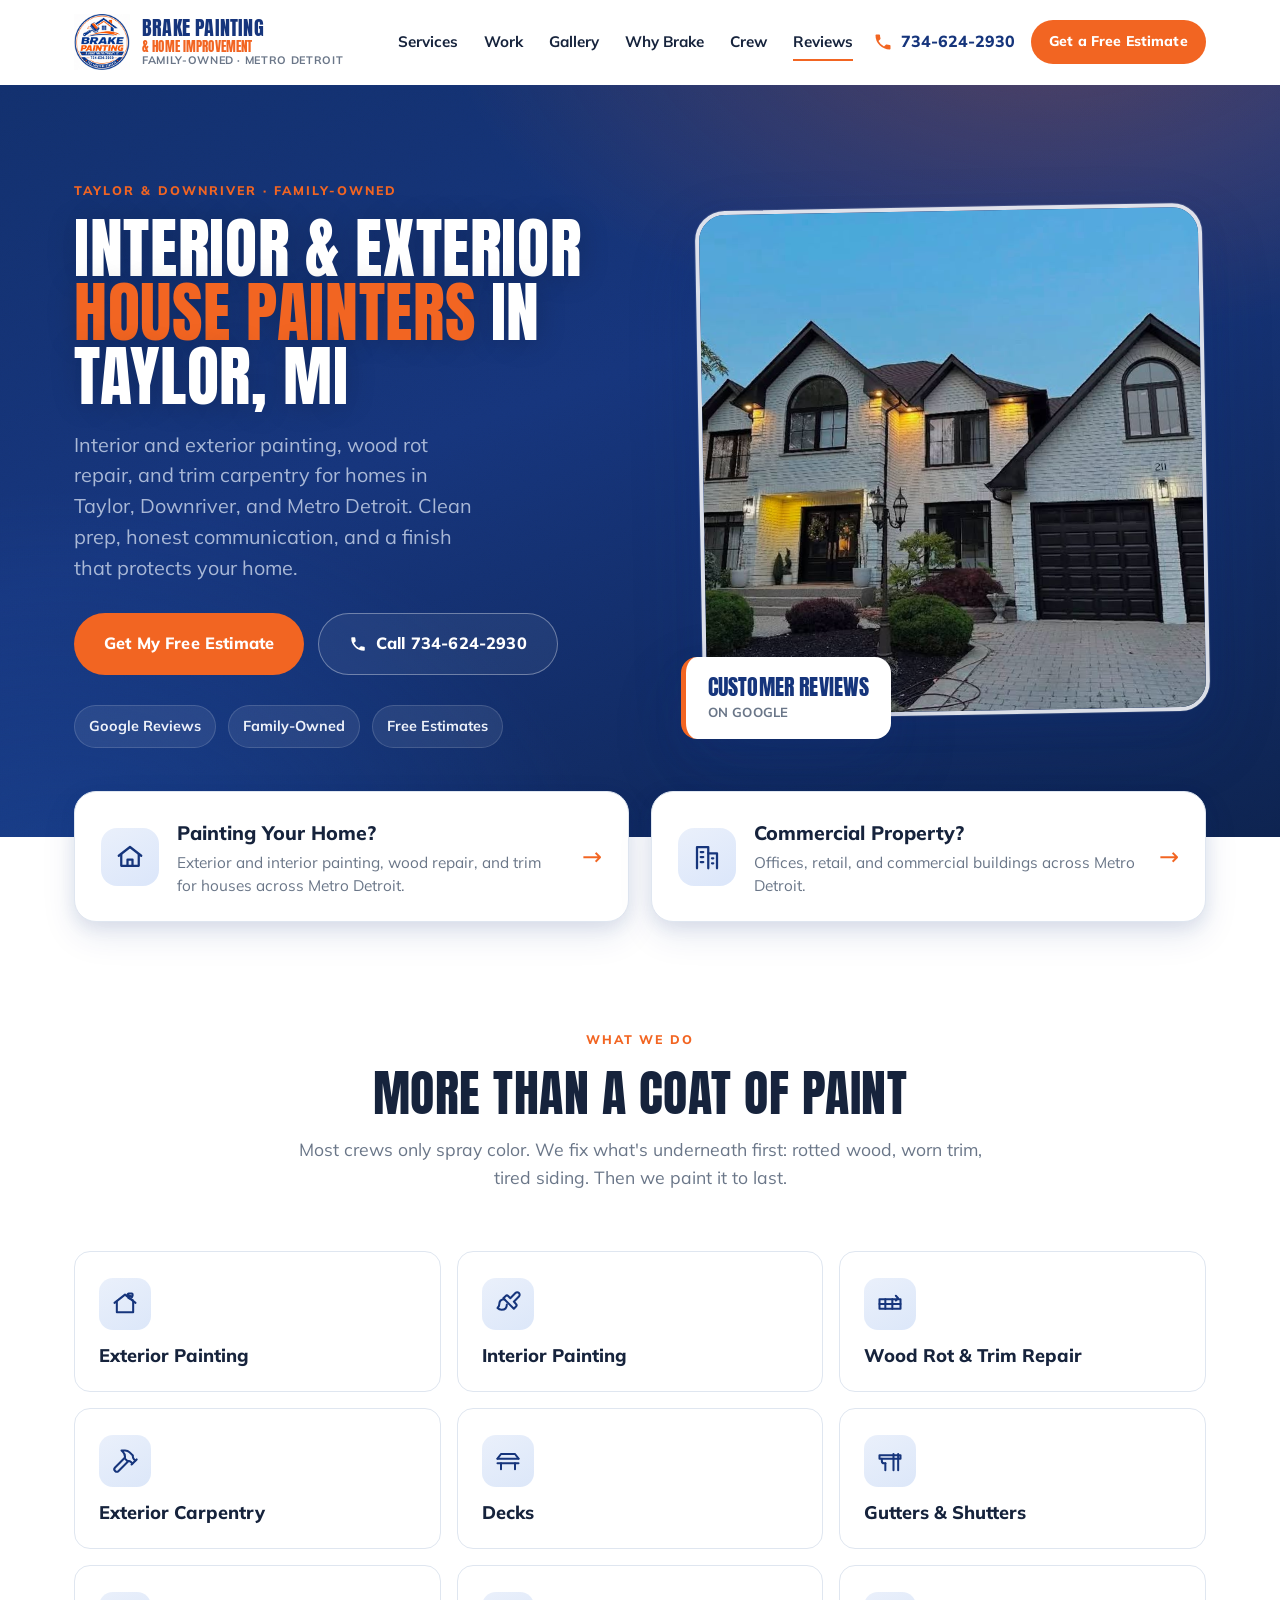
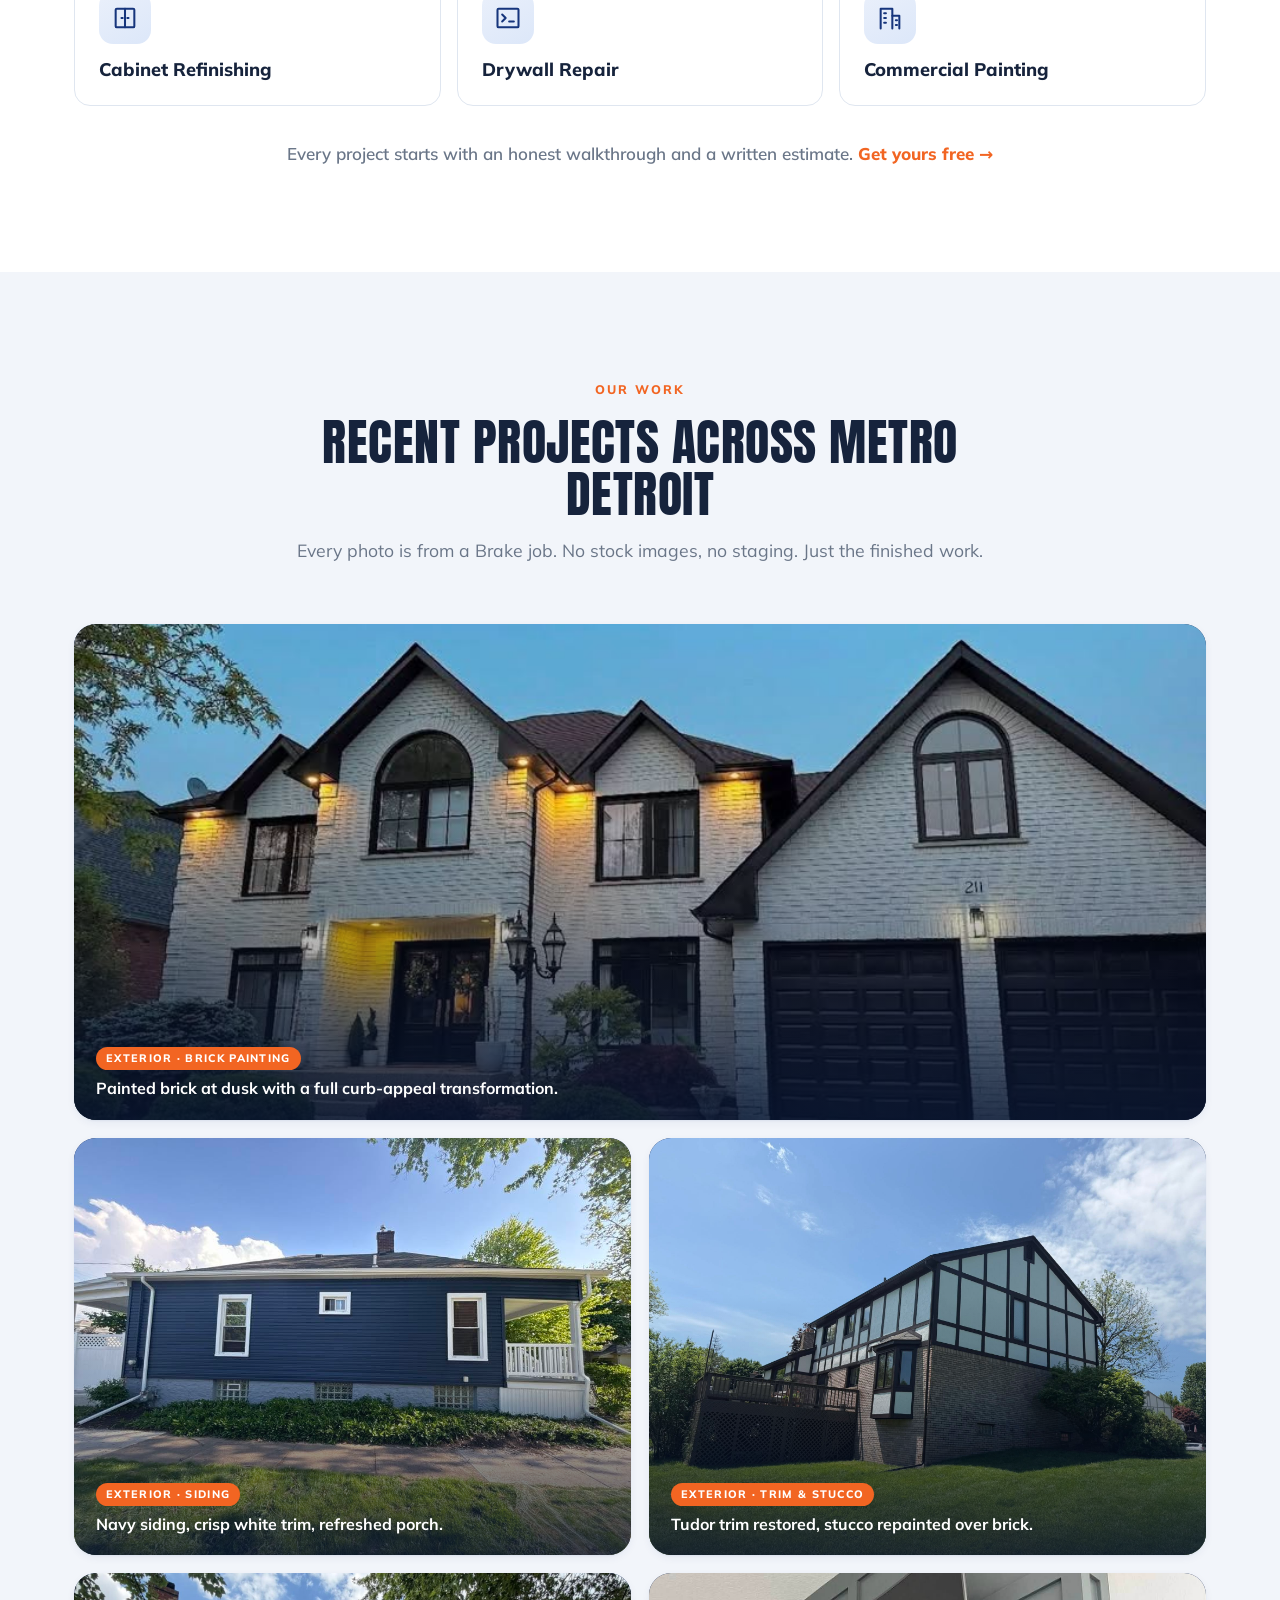
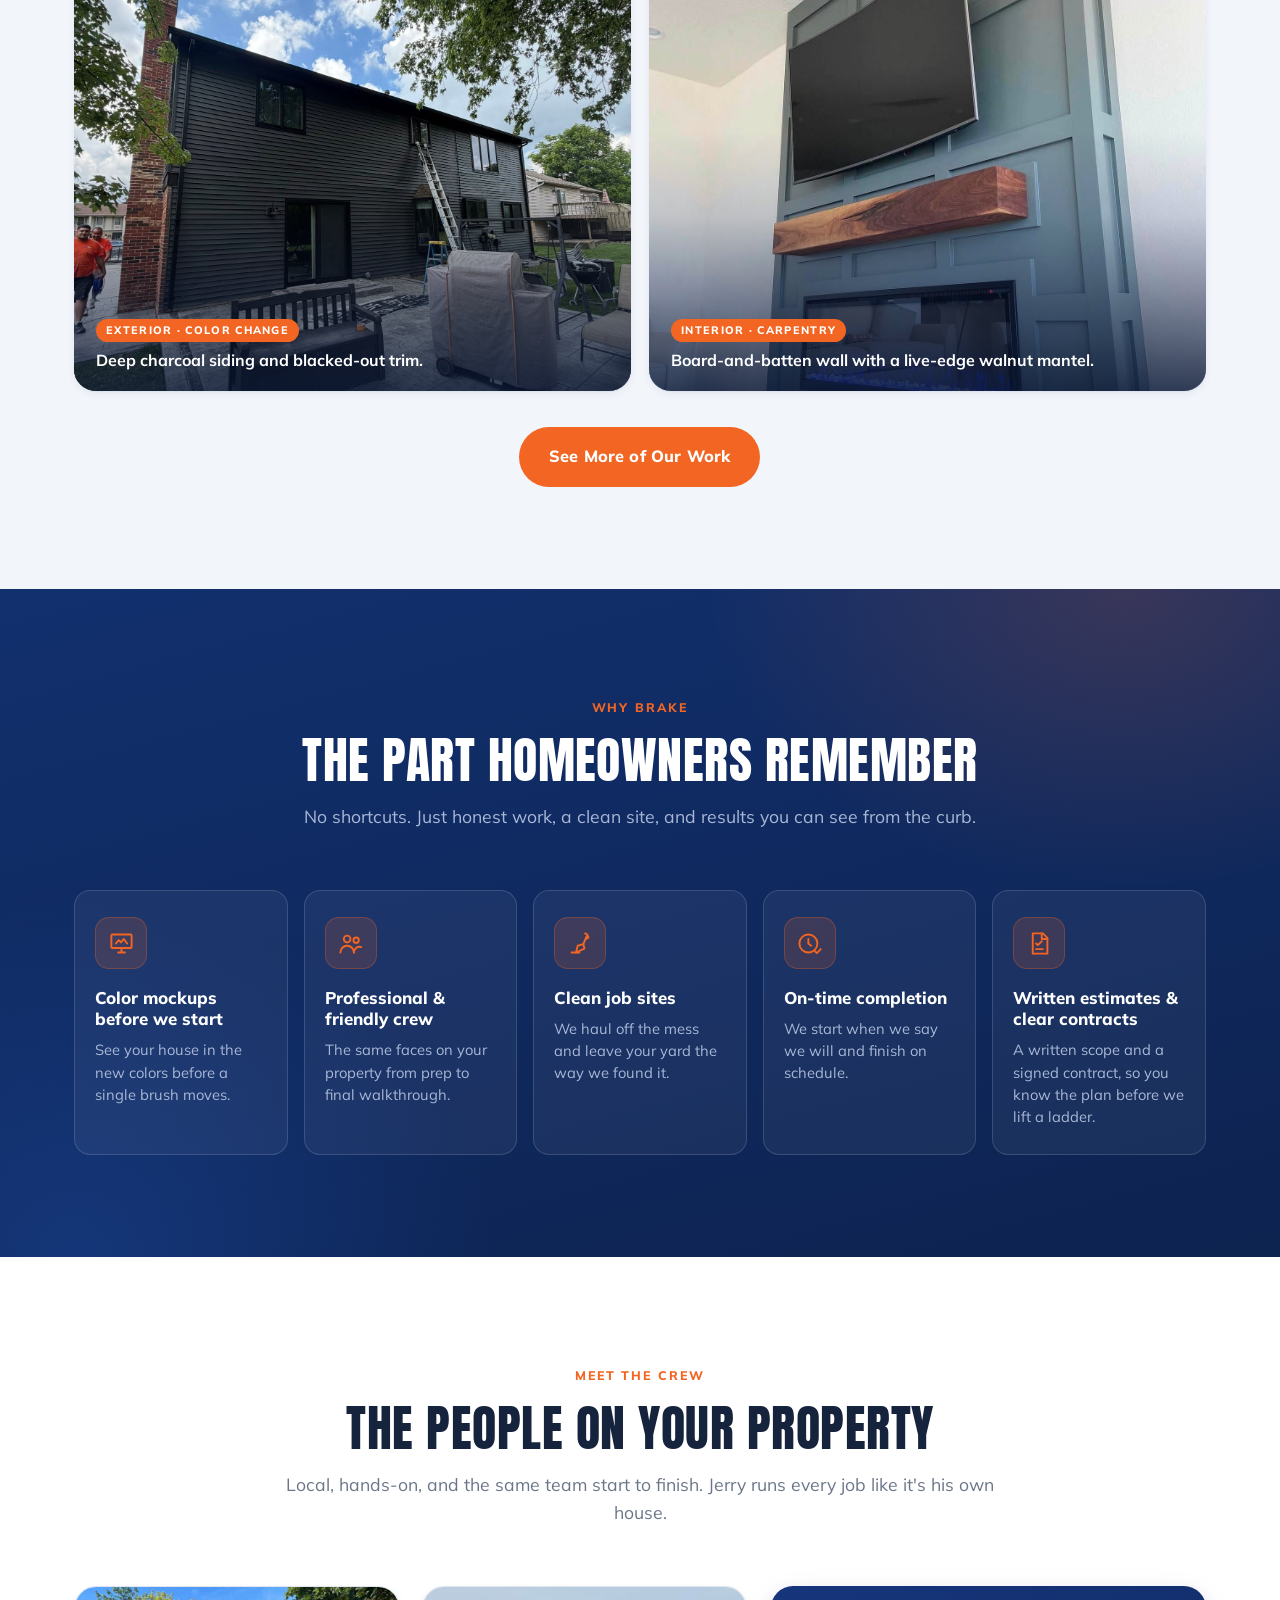
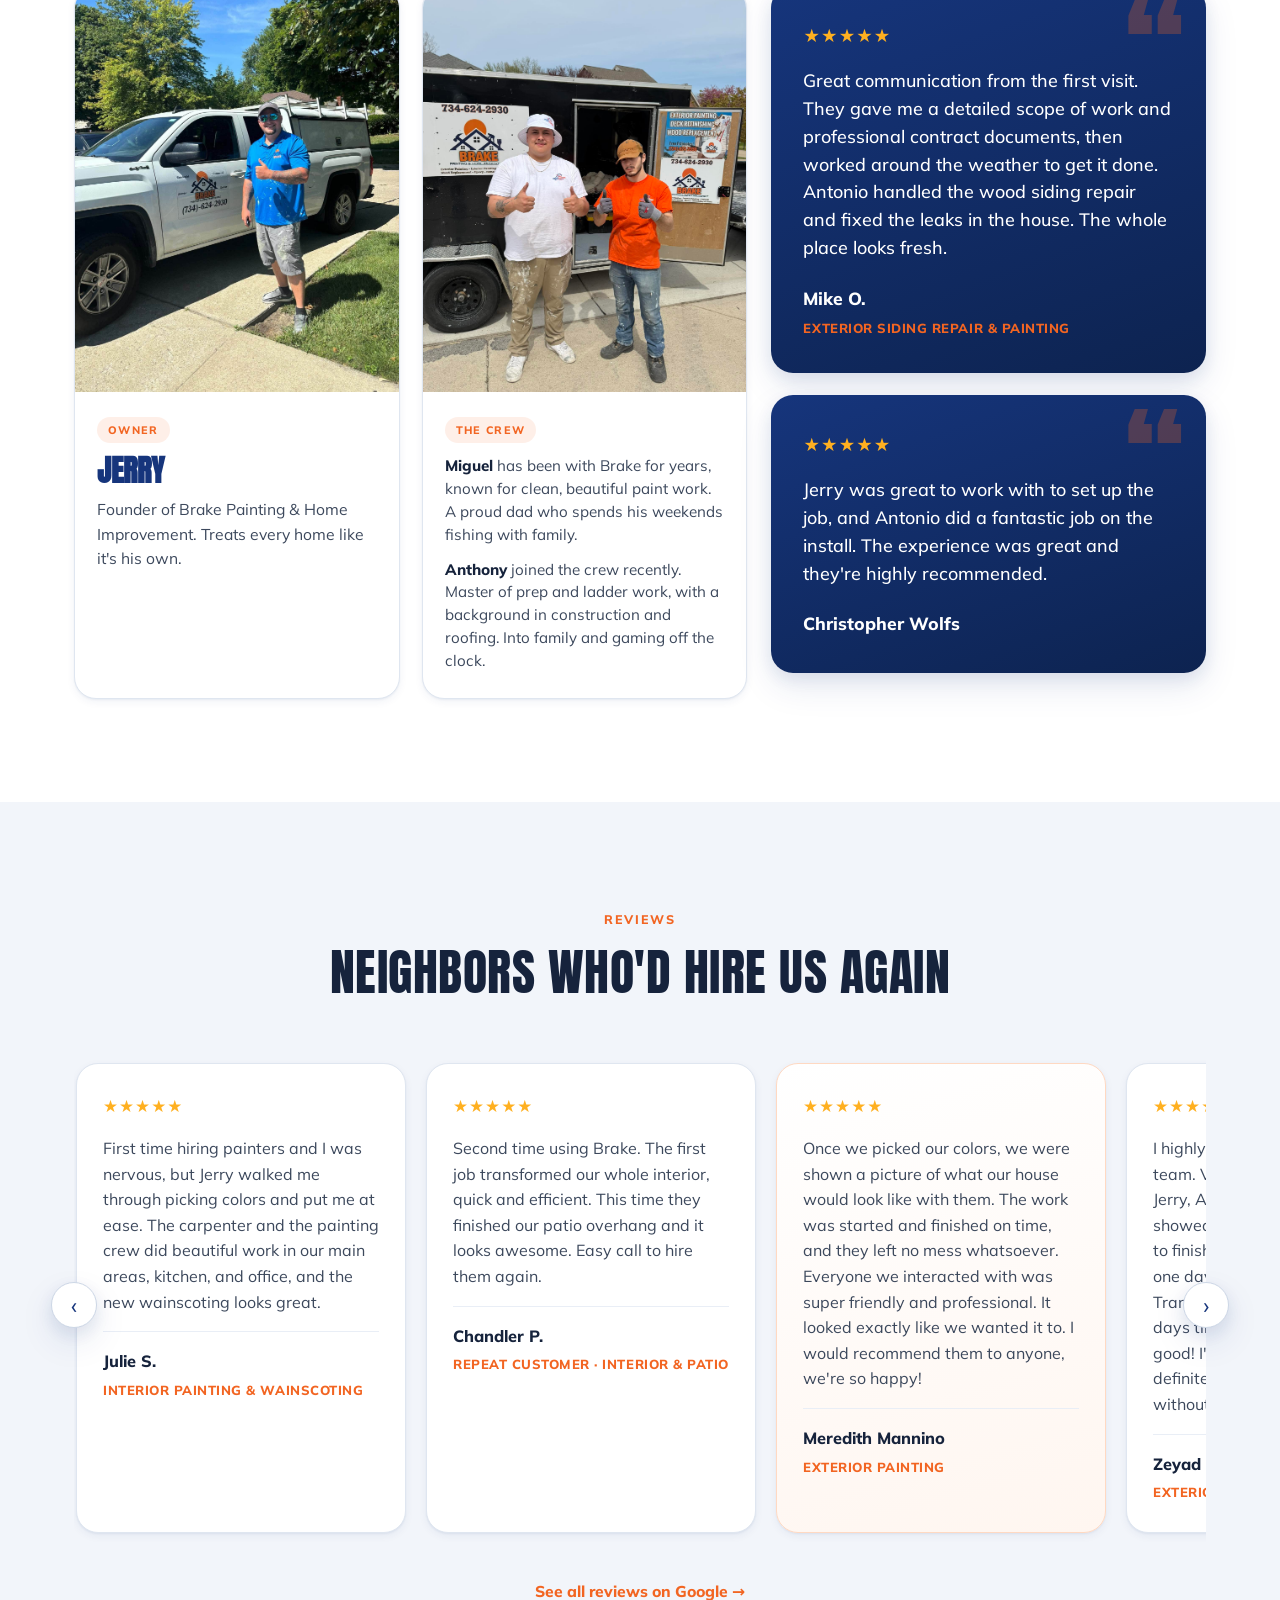
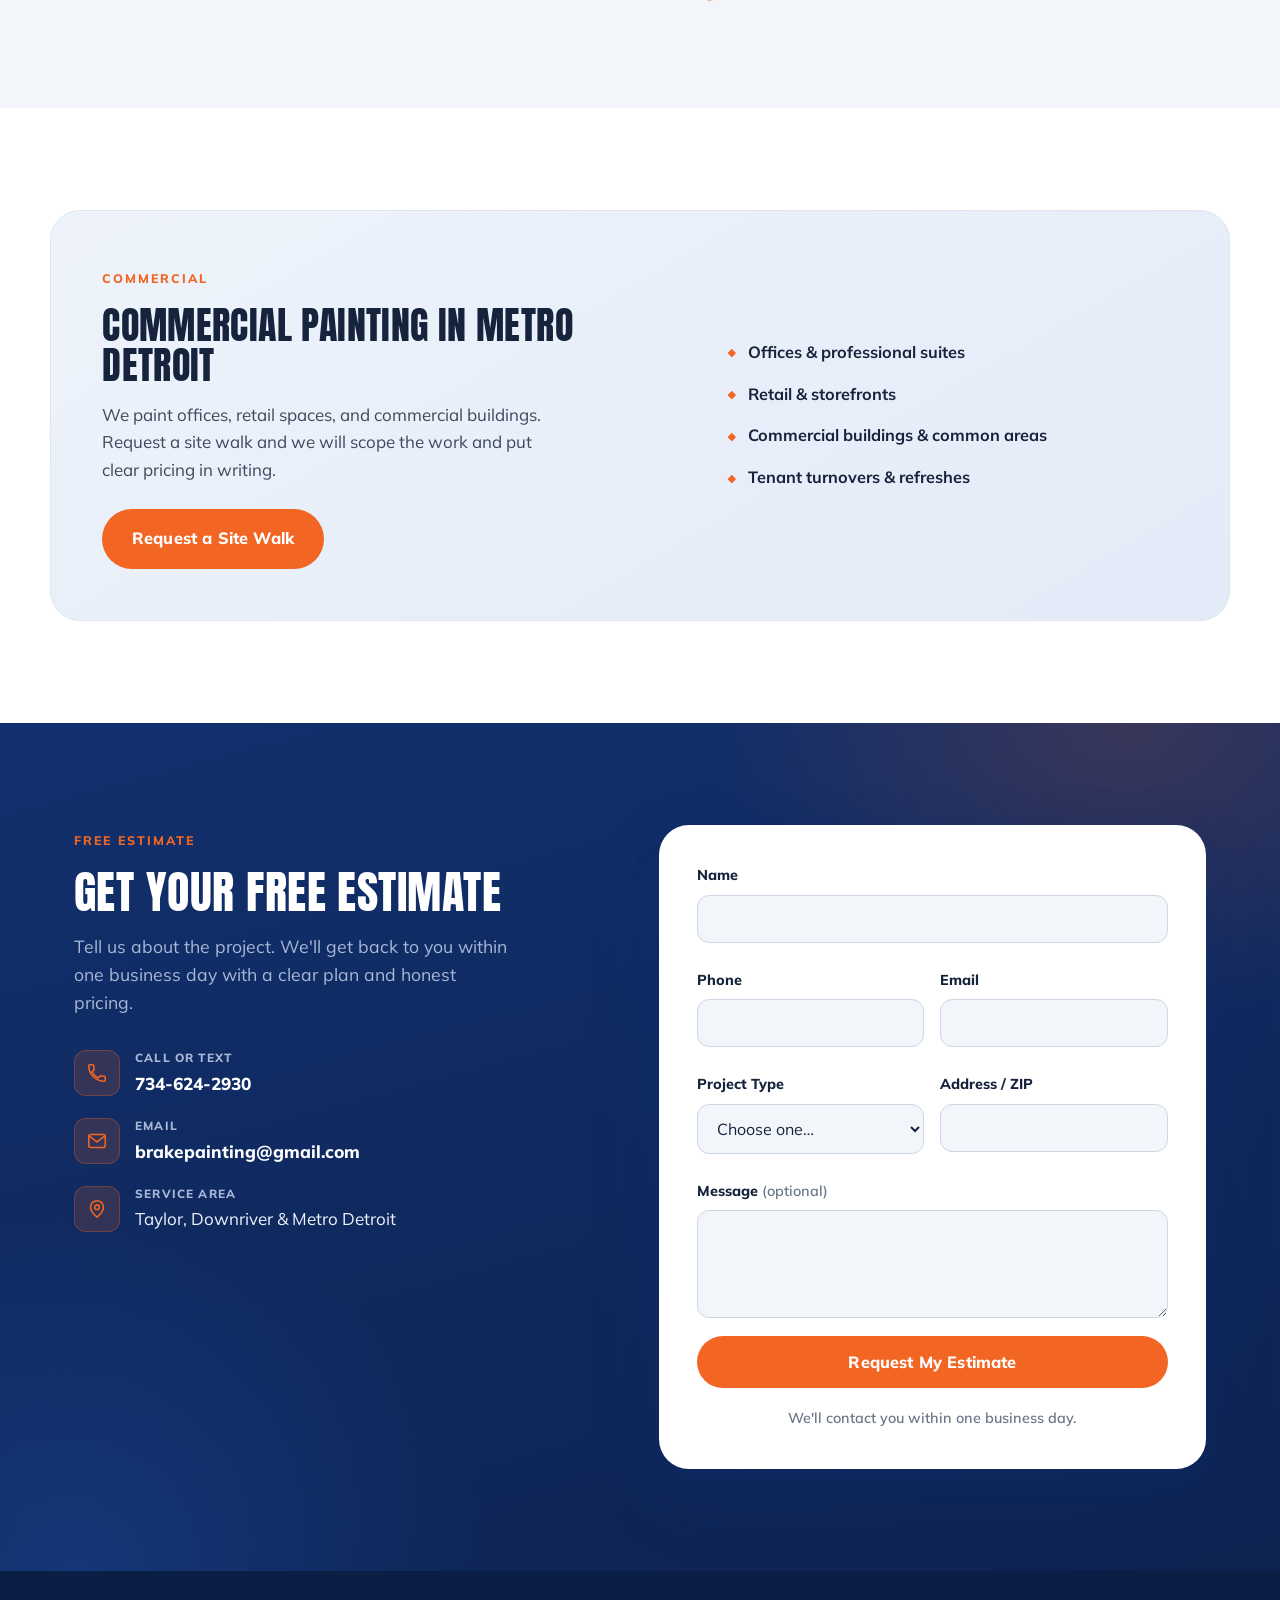
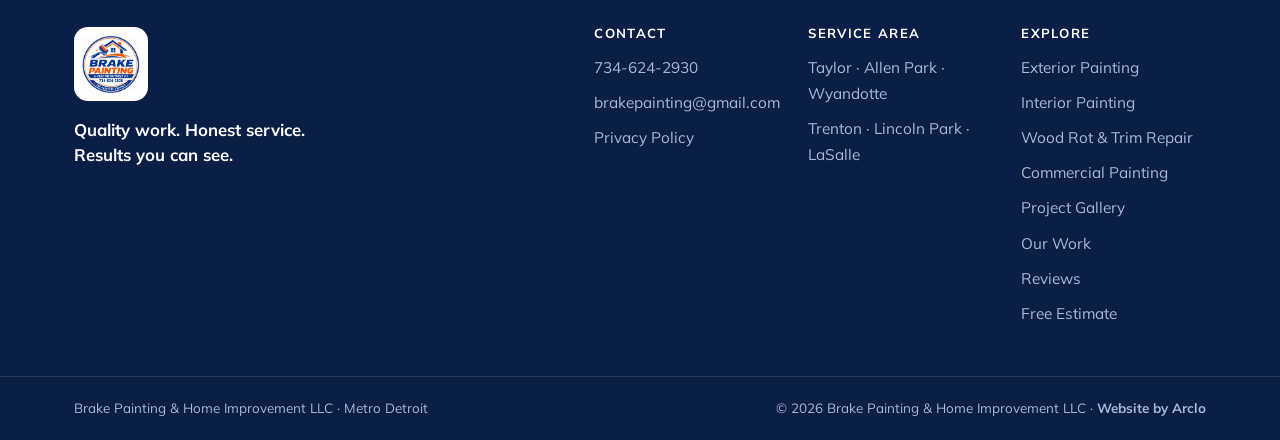
==== commit 9ad19111: "Optimize local SEO and service page conversions Co-Authored-By: Claude Sonnet 5.5 <noreply@anthropic" ====
--- a/index.html
+++ b/index.html
@@ -3,16 +3,19 @@
 <head>
   <meta charset="utf-8" />
   <meta name="viewport" content="width=device-width, initial-scale=1" />
-  <title>Brake Painting &amp; Home Improvement | Metro Detroit Painting, Wood Rot &amp; Trim Repair</title>
-  <meta name="description" content="Family-owned exterior painting, wood rot repair, and trim restoration in Metro Detroit. Interior painting, carpentry, and commercial work. 98% recommend, 57+ reviews. Free estimates. Call 734-624-2930." />
+  <title>House Painters in Taylor, MI | Brake Painting &amp; Home Improvement</title>
+  <meta name="description" content="Professional interior and exterior painting, wood rot repair, and trim carpentry in Taylor and Downriver, MI. Request a free estimate from Brake Painting." />
   <meta name="theme-color" content="#16357C" />
   <meta name="robots" content="index, follow" />
   <link rel="canonical" href="https://brakepaintingandhomeimprovement.com/" />
   <link rel="icon" href="Brakelogo.png" />
-  <meta property="og:title" content="Brake Painting &amp; Home Improvement | Metro Detroit" />
-  <meta property="og:description" content="Exterior painting, wood rot repair, and trim restoration. No shortcuts. Just honest work and beautiful results." />
-  <meta property="og:image" content="Brakework4.png" />
+  <meta property="og:title" content="House Painters in Taylor, MI | Brake Painting &amp; Home Improvement" />
+  <meta property="og:description" content="Interior and exterior painting, wood rot repair, and trim carpentry in Taylor and Downriver, MI. Free estimates." />
+  <meta property="og:image" content="https://brakepaintingandhomeimprovement.com/Brakework4.png" />
+  <meta property="og:url" content="https://brakepaintingandhomeimprovement.com/" />
+  <meta property="og:site_name" content="Brake Painting &amp; Home Improvement" />
   <meta property="og:type" content="website" />
+  <meta name="twitter:card" content="summary_large_image" />
   <link rel="preconnect" href="https://fonts.googleapis.com" />
   <link rel="preconnect" href="https://fonts.gstatic.com" crossorigin />
   <link href="https://fonts.googleapis.com/css2?family=Anton&family=Mulish:ital,wght@0,400;0,500;0,600;0,700;0,800;0,900;1,600&display=swap" rel="stylesheet" />
@@ -40,11 +43,6 @@
       { "@type": "City", "name": "Trenton" },
       { "@type": "City", "name": "LaSalle" }
     ],
-    "sameAs": [
-      "https://www.facebook.com/allabovepainting",
-      "https://www.tiktok.com/@brakepainting",
-      "https://www.instagram.com/brake_painting/"
-    ],
     "hasOfferCatalog": {
       "@type": "OfferCatalog",
       "name": "Painting & Home Improvement Services",
@@ -114,9 +112,9 @@
       <div class="hero-bg" aria-hidden="true"></div>
       <div class="wrap hero-grid">
         <div class="hero-copy reveal">
-          <span class="eyebrow eyebrow-light">Metro Detroit · Family-Owned</span>
-          <h1 id="hero-h1">The Painting Experts, <span class="hl">Interior &amp; Exterior Painting</span>, Home Remodeling</h1>
-          <p class="hero-sub">Clean prep. Honest communication. A finish that protects your home and makes it look new again.</p>
+          <span class="eyebrow eyebrow-light">Taylor &amp; Downriver · Family-Owned</span>
+          <h1 id="hero-h1">Interior &amp; Exterior <span class="hl">House Painters</span> in Taylor, MI</h1>
+          <p class="hero-sub">Interior and exterior painting, wood rot repair, and trim carpentry for homes in Taylor, Downriver, and Metro Detroit. Clean prep, honest communication, and a finish that protects your home.</p>
           <div class="hero-actions">
             <a class="btn btn-primary btn-lg" href="#contact">Get My Free Estimate</a>
             <a class="btn btn-ghost btn-lg" href="tel:+17346242930">
@@ -125,8 +123,7 @@
             </a>
           </div>
           <ul class="proof-strip" aria-label="Trust highlights">
-            <li><span class="stars" aria-hidden="true">★</span> 98% Recommend</li>
-            <li>57+ Reviews</li>
+            <li>Google Reviews</li>
             <li>Family-Owned</li>
             <li>Free Estimates</li>
           </ul>
@@ -137,9 +134,8 @@
             <img src="Brakework4.png" alt="A large two-story brick home in Metro Detroit repainted in cream with dark trim and black garage doors, lit warmly at dusk" width="960" height="700" />
           </figure>
           <div class="hero-badge">
-            <span class="stars stars-lg" aria-hidden="true">★★★★★</span>
-            <strong>98% Recommend</strong>
-            <span>57+ Google reviews</span>
+            <strong>Customer Reviews</strong>
+            <span>On Google</span>
           </div>
         </div>
       </div>
@@ -164,7 +160,7 @@
           </span>
           <span class="fork-body">
             <strong>Commercial Property?</strong>
-            <span>Offices, retail, and commercial buildings kept sharp and finished on schedule.</span>
+            <span>Offices, retail, and commercial buildings across Metro Detroit.</span>
           </span>
           <span class="fork-arrow" aria-hidden="true">→</span>
         </a>
@@ -356,7 +352,6 @@
               </blockquote>
               <footer>
                 <strong>Mike O.</strong>
-                <span>Local Guide · 17 reviews</span>
                 <span class="review-tag">Exterior siding repair &amp; painting</span>
               </footer>
             </aside>
@@ -381,11 +376,6 @@
         <div class="section-head">
           <span class="eyebrow">Reviews</span>
           <h2 id="reviews-h">Neighbors who'd hire us again</h2>
-          <div class="rating-stat">
-            <span class="stars stars-lg" aria-hidden="true">★★★★★</span>
-            <strong>98% recommend</strong>
-            <span>57+ reviews on Google</span>
-          </div>
         </div>
 
         <div class="reviews-carousel">
@@ -450,15 +440,15 @@
       <div class="wrap commercial-inner">
         <div class="commercial-copy reveal">
           <span class="eyebrow">Commercial</span>
-          <h2 id="commercial-h">Commercial painting, kept out of your way</h2>
-          <p>Offices, retail spaces, and commercial buildings. We work around your hours, protect your space, and keep the site clean while your doors stay open.</p>
+          <h2 id="commercial-h">Commercial painting in Metro Detroit</h2>
+          <p>We paint offices, retail spaces, and commercial buildings. Request a site walk and we will scope the work and put clear pricing in writing.</p>
           <a class="btn btn-primary btn-lg" href="#contact">Request a Site Walk</a>
         </div>
         <ul class="commercial-list reveal">
           <li><span aria-hidden="true">◆</span> Offices &amp; professional suites</li>
           <li><span aria-hidden="true">◆</span> Retail &amp; storefronts</li>
           <li><span aria-hidden="true">◆</span> Commercial buildings &amp; common areas</li>
-          <li><span aria-hidden="true">◆</span> Scheduled around your business hours</li>
+          <li><span aria-hidden="true">◆</span> Tenant turnovers &amp; refreshes</li>
         </ul>
       </div>
     </section>
@@ -482,13 +472,14 @@
             </li>
             <li>
               <span class="cd-ico" aria-hidden="true"><svg viewBox="0 0 24 24"><path d="M12 21s7-6.2 7-11a7 7 0 0 0-14 0c0 4.8 7 11 7 11z"/><circle cx="12" cy="10" r="2.5"/></svg></span>
-              <span><span class="cd-label">Service area</span>Metro Detroit</span>
+              <span><span class="cd-label">Service area</span>Taylor, Downriver &amp; Metro Detroit</span>
             </li>
           </ul>
         </div>
 
         <div class="contact-form-wrap reveal">
           <form class="estimate-form" id="estimateForm" action="https://formspree.io/f/mljrjvad" method="POST" novalidate>
+            <input type="text" name="_gotcha" tabindex="-1" autocomplete="off" aria-hidden="true" style="position:absolute;left:-9999px;width:1px;height:1px;opacity:0" />
             <div class="field">
               <label for="name">Name</label>
               <input type="text" id="name" name="name" autocomplete="name" required />
@@ -561,12 +552,16 @@
         </div>
         <div class="footer-col">
           <h4>Service Area</h4>
-          <p>Metro Detroit</p>
-          <p>Taylor, MI</p>
+          <p>Taylor · Allen Park · Wyandotte</p>
+          <p>Trenton · Lincoln Park · LaSalle</p>
         </div>
         <div class="footer-col">
           <h4>Explore</h4>
-          <a href="#services">Services</a>
+          <a href="/exterior-painting/">Exterior Painting</a>
+          <a href="/interior-painting/">Interior Painting</a>
+          <a href="/wood-rot-repair-trim-carpentry/">Wood Rot &amp; Trim Repair</a>
+          <a href="/commercial-painting/">Commercial Painting</a>
+          <a href="/gallery/">Project Gallery</a>
           <a href="#work">Our Work</a>
           <a href="#reviews">Reviews</a>
           <a href="#contact">Free Estimate</a>
--- a/styles.css
+++ b/styles.css
@@ -999,3 +999,24 @@
     scroll-snap-align: start;
   }
 }
+
+/* ---------- FAQ (service pages) ---------- */
+.faq { max-width: 720px; margin: 0 auto; display: grid; gap: 12px; }
+.faq details { background: #fff; border: 1px solid var(--line-strong); border-radius: var(--r); box-shadow: var(--sh-sm); }
+.faq summary { cursor: pointer; padding: 18px 22px; font-weight: 800; color: var(--navy); list-style: none; display: flex; justify-content: space-between; gap: 16px; }
+.faq summary::-webkit-details-marker { display: none; }
+.faq summary::after { content: "+"; font-size: 1.4rem; line-height: 1; color: var(--orange); flex: none; }
+.faq details[open] summary::after { content: "\2212"; }
+.faq summary:focus-visible { outline: 3px solid var(--orange); outline-offset: 2px; border-radius: var(--r); }
+.faq p { padding: 0 22px 20px; color: var(--body); line-height: 1.7; }
+.faq a.inline-link { color: var(--orange); font-weight: 800; }
+.hero-sub a.inline-link { color: #fff; text-decoration: underline; font-weight: 800; }
+
+/* ---------- service-page testimonials ---------- */
+.svc-quotes { max-width: 940px; margin: 0 auto; display: grid; gap: 20px; grid-template-columns: repeat(auto-fit, minmax(300px, 1fr)); }
+.svc-quote { background: #fff; border: 1px solid var(--line-strong); border-radius: var(--r-lg); padding: 28px 26px; box-shadow: var(--sh-sm); margin: 0; }
+.svc-quote .stars { color: var(--gold); display: block; margin-bottom: 10px; letter-spacing: .08em; }
+.svc-quote p { color: var(--body); line-height: 1.7; margin-bottom: 16px; }
+.svc-quote footer { display: flex; flex-direction: column; gap: 2px; }
+.svc-quote footer strong { color: var(--navy); }
+.svc-quote footer span { color: var(--muted); font-size: .88rem; font-weight: 700; }
